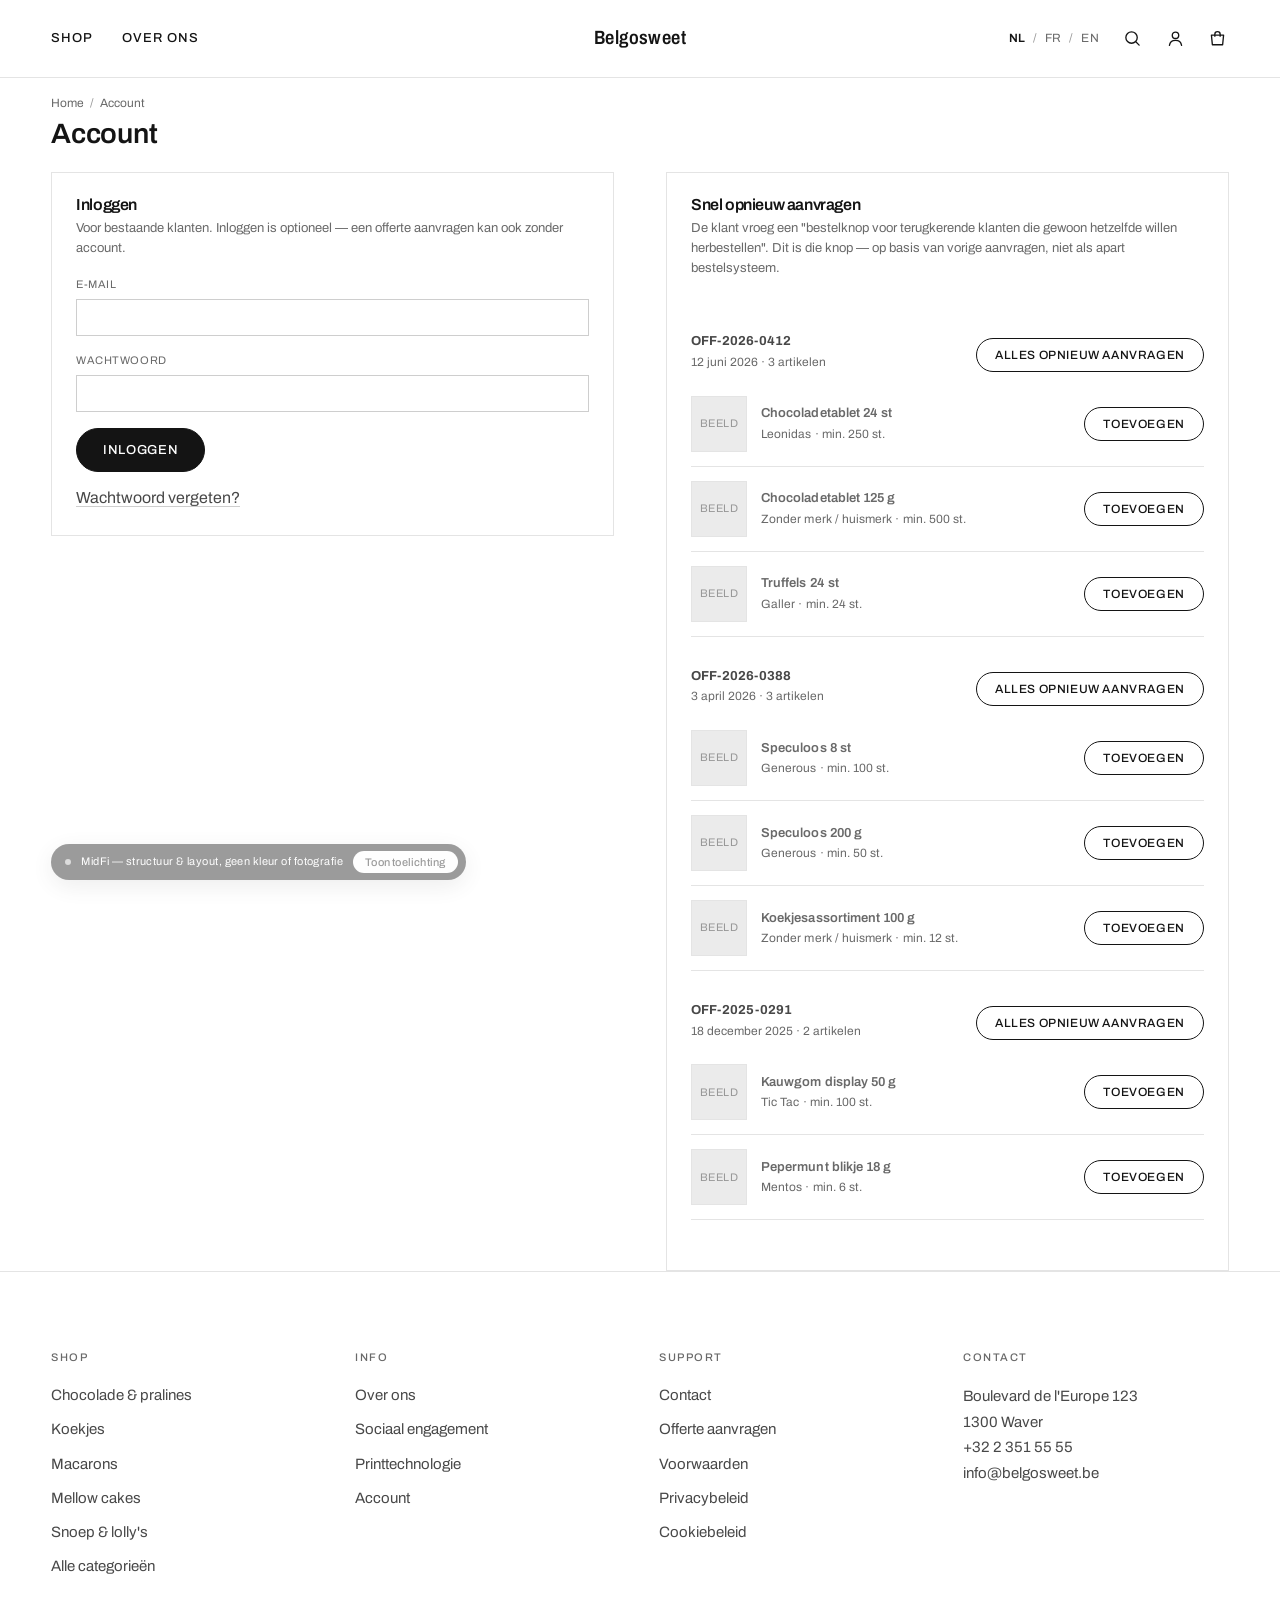
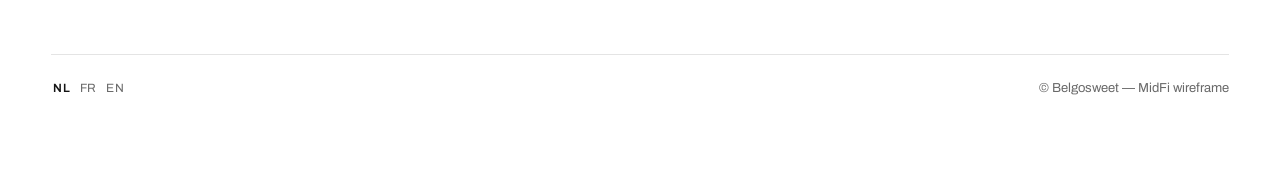
==== account.html @ fb9c3e15 "home" ====
<!DOCTYPE html>
<html lang="nl">
<head>
<meta charset="UTF-8">
<meta name="viewport" content="width=device-width, initial-scale=1.0">
<title>Belgosweet — MidFi — Account</title>
<link rel="preconnect" href="https://fonts.googleapis.com">
<link rel="preconnect" href="https://fonts.gstatic.com" crossorigin>
<link rel="stylesheet" href="https://fonts.googleapis.com/css2?family=Archivo:wdth,wght@62..125,300..700&display=swap">
<link rel="stylesheet" href="styles.css">
</head>
<body data-page="account">

<div id="shell-header"></div>

<main>
  <div class="wrap">

    <div class="breadcrumb"><a href="index.html">Home</a><span class="sep">/</span><span>Account</span></div>
    <h1 class="page-title">Account</h1>

    <div class="note">
      <strong>Niets nieuws te bouwen.</strong> De huidige site heeft al een accountsysteem ("Votre compte", met zelfregistratie).
      De beslissing is dus herpositioneren, niet herbouwen: login blijft een icoon in de header — geen nav-item — en krijgt
      hier één duidelijke functie die vandaag ontbreekt: <strong>snel opnieuw aanvragen</strong>.
      Dat is precies wat de vaste klanten van Belgosweet nodig hebben.
    </div>

    <div class="account-layout">

      <!-- LOGIN -->
      <div class="panel">
        <h2>Inloggen</h2>
        <p class="panel-sub">Voor bestaande klanten. Inloggen is optioneel — een offerte aanvragen kan ook zonder account.</p>

        <div class="form-success hidden" id="login-state">
          <strong>Ingelogd (demo).</strong> Rechts staan je vorige aanvragen klaar om opnieuw in te dienen.
        </div>

        <form id="login-form">
          <div class="form-row"><label for="l-mail">E-mail</label><input id="l-mail" type="email" required></div>
          <div class="form-row"><label for="l-pass">Wachtwoord</label><input id="l-pass" type="password" required></div>
          <button class="cta-btn primary" type="submit">Inloggen</button>
          <p class="hint" style="margin-top:14px;">
            <a href="#" style="border-bottom:1px solid var(--line);">Wachtwoord vergeten?</a>
          </p>
        </form>

        <div class="note" style="margin-bottom:0;">
          <strong>"Créer un compte" is geschrapt</strong> als prominente publieke stap. Het account blijft bestaan,
          maar wordt niet meer gepromoot: een B2B-relatie begint met een offerte of een gesprek, niet met een registratieformulier.
          Nieuwe klanten komen binnen via de offerte-CTA.
        </div>
      </div>

      <!-- SNEL OPNIEUW AANVRAGEN -->
      <div class="panel">
        <h2>Snel opnieuw aanvragen</h2>
        <p class="panel-sub">
          De klant vroeg een "bestelknop voor terugkerende klanten die gewoon hetzelfde willen herbestellen".
          Dit is die knop — op basis van vorige aanvragen, niet als apart bestelsysteem.
        </p>
        <p class="card-meta" id="account-feedback" style="min-height:20px;"></p>
        <div id="account-reorder"></div>
      </div>

    </div>
  </div>
</main>

<div id="shell-footer"></div>

<script src="data.js"></script>
<script src="app.js"></script>
</body>
</html>
---- styles.css ----
/* ============================================================
   Belgosweet — MidFi stylesheet
   ------------------------------------------------------------
   Grayscale wireframe. Bewust GEEN kleur, GEEN fotografie,
   GEEN typografische signatuur, GEEN finale copy.
   Alles hier dient enkel om structuur, hiërarchie en
   interactie leesbaar te maken.
   ============================================================ */

:root{
  /* ---- Grayscale ramp ----------------------------------------
     Chroma 0 over de hele lijn: de brief laat geen kleur toe.
     Contrast doet hier het werk dat kleur normaal doet — een
     bijna-zwart anker tegenover papierwit, niet een veld grijs.
     Alle tekstwaarden zijn op contrast gecontroleerd (≥4.5:1). */
  --ink:      oklch(0.19 0 0);   /* koppen, primaire tekst        */
  --ink-2:    oklch(0.40 0 0);   /* lopende tekst op wit          */
  --ink-3:    oklch(0.52 0 0);   /* secundair — 5.7:1 op wit      */
  --ink-4:    oklch(0.68 0 0);   /* enkel lijnen/iconen, geen tekst */
  --rule:     oklch(0.92 0 0);
  --rule-2:   oklch(0.85 0 0);
  --paper:    oklch(1 0 0);
  --paper-2:  oklch(0.975 0 0);
  --surface:  oklch(0.94 0 0);   /* beeldvlak-placeholder          */
  --void:     oklch(0.18 0 0);   /* volvlak donkere secties        */
  --on-void:  oklch(0.99 0 0);
  --on-void-2:oklch(0.74 0 0);   /* 7.1:1 op --void                */

  /* legacy-aliassen — de andere pagina's gebruiken deze nog */
  --ink-soft:var(--ink-3);
  --ink-faint:var(--ink-4);
  --line:var(--rule-2);
  --line-soft:var(--rule);
  --bg:var(--paper);
  --bg-alt:var(--paper-2);
  --ph:var(--surface);

  /* ---- Ruimte ---- */
  --gap:24px;
  --maxw:1280px;
  --gutter:clamp(20px, 4vw, 56px);
  --header-h:76px;
  --section-y:clamp(96px, 11vw, 190px);

  /* ---- Semantische z-schaal ---- */
  --z-sticky:100;
  --z-drawer:200;
  --z-overlay:300;
  --z-control:400;

  /* ---- Beweging ---- */
  --ease:cubic-bezier(0.22, 1, 0.36, 1);      /* ease-out-quint */
  --ease-soft:cubic-bezier(0.33, 1, 0.68, 1);
}

*{ box-sizing:border-box; }
html{ scroll-behavior:smooth; -webkit-text-size-adjust:100%; }

body{
  margin:0;
  font-family:"Archivo", -apple-system, BlinkMacSystemFont, "Helvetica Neue", Arial, sans-serif;
  font-variation-settings:"wdth" 100;
  color:var(--ink-2);
  background:var(--paper);
  font-size:16px;
  line-height:1.55;
  -webkit-font-smoothing:antialiased;
  text-rendering:optimizeLegibility;
}

a{ color:inherit; text-decoration:none; }
img,svg{ display:block; max-width:100%; }
button{ font-family:inherit; font-size:inherit; color:inherit; cursor:pointer; }
input,select,textarea{ font-family:inherit; }

/* Zichtbare focus is niet onderhandelbaar — B2B-gebruikers
   tabben door filters en formulieren. */
:focus-visible{
  outline:2px solid var(--ink);
  outline-offset:3px;
  border-radius:1px;
}

/* ---- Typografische schaal ----------------------------------
   Eén familie, contrast via de breedte-as (wdth) in plaats van
   een serif/sans-paar. Zo blijft de MidFi eerlijk: dit legt geen
   merktypografie vast, het legt hiërarchie vast. */

h1,h2,h3{
  color:var(--ink);
  font-weight:500;
  line-height:1.05;
  letter-spacing:-0.025em;
  text-wrap:balance;
  margin:0;
}

.display{
  font-size:clamp(2.6rem, 6.4vw, 5.25rem);
  font-variation-settings:"wdth" 88;
  font-weight:500;
  line-height:0.98;
  letter-spacing:-0.038em;
}
.h-lg{ font-size:clamp(1.9rem, 3.4vw, 3rem); letter-spacing:-0.03em; }
.h-md{ font-size:clamp(1.4rem, 2vw, 1.9rem); letter-spacing:-0.02em; }

.lede{
  font-size:clamp(1rem, 1.25vw, 1.15rem);
  line-height:1.6;
  color:var(--ink-2);
  max-width:56ch;
  text-wrap:pretty;
}
.meta{ font-size:0.8125rem; color:var(--ink-3); letter-spacing:0.005em; }

/* Sparingly. Niet boven elke sectie — dat is precies het
   sjabloon-signaal dat we hier wegwerken. */
.label{
  font-size:0.6875rem; text-transform:uppercase; letter-spacing:0.14em;
  font-weight:500; color:var(--ink-3);
}

p{ margin:0 0 1em; }
p:last-child{ margin-bottom:0; }

/* width:100% is nodig omdat deze wrappers ook binnen flex-kolommen
   staan (de hero). Daar zorgt `margin:0 auto` anders voor
   shrink-to-fit in plaats van volle breedte. */
.wrap{ width:100%; max-width:var(--maxw); margin:0 auto; padding:0 var(--gutter); }
.wrap-wide{ width:100%; max-width:1600px; margin:0 auto; padding:0 var(--gutter); }
.hidden{ display:none !important; }

/* Onderstreping die van links uitgroeit — gebruikt voor tekstlinks
   die als actie lezen zonder knop te worden. */
.ulink{
  display:inline-block; position:relative; color:var(--ink);
  font-size:0.875rem; padding-bottom:3px;
}
.ulink::after{
  content:""; position:absolute; left:0; right:0; bottom:0; height:1px;
  background:currentColor; transform-origin:left;
  transition:transform .5s var(--ease);
}
.ulink:hover::after{ transform:scaleX(0); transform-origin:right; }

/* ============================================================
   MidFi-balk + annotatiesysteem
   ============================================================ */

/* Zwevende MidFi-schakelaar in plaats van een balk bovenaan.
   Een zwarte banner over de volle breedte vecht met de hero en
   maakt van elke pagina meteen "een wireframe". Dit blijft
   beschikbaar zonder de compositie te breken. */
.midfi-banner{
  position:fixed; left:var(--gutter); bottom:20px; z-index:var(--z-control);
  display:flex; align-items:center; gap:10px;
  background:var(--void); color:var(--on-void);
  padding:7px 8px 7px 14px; border-radius:100px;
  box-shadow:0 6px 24px rgb(0 0 0 / 0.18);
  font-size:11px; letter-spacing:0.04em;
  /* Het is een werkinstrument, geen paginaonderdeel: het wijkt terug
     tot je het nodig hebt, zodat het de compositie niet meebepaalt. */
  opacity:.42;
  transition:opacity .35s var(--ease);
}
.midfi-banner:hover,
.midfi-banner:focus-within{ opacity:1; }
.midfi-banner .midfi-dot{
  width:6px; height:6px; border-radius:50%; background:var(--on-void-2); flex:0 0 auto;
}
.midfi-banner span{ white-space:nowrap; }
.midfi-banner button{
  background:var(--on-void); border:none; color:var(--void);
  font-size:11px; letter-spacing:0.02em; font-weight:500;
  padding:5px 12px; border-radius:100px;
  transition:opacity .3s var(--ease);
}
.midfi-banner button:hover{ opacity:.72; }
@media (max-width:640px){
  .midfi-banner .midfi-label{ display:none; }
}

/* Annotaties: uitleg bij structuurbeslissingen, aan/uit te zetten
   zodat de klant de wireframe ook "kaal" kan bekijken. */
.tag-note{
  display:inline-block; font-size:10px; text-transform:uppercase; letter-spacing:.08em;
  border:1px solid var(--rule-2); color:var(--ink-3); padding:2px 8px;
  margin-left:8px; vertical-align:middle; white-space:nowrap; border-radius:100px;
}
.note{
  border-top:1px solid var(--ink); background:none;
  padding:12px 0 0; font-size:0.8125rem; line-height:1.6;
  color:var(--ink-3); margin:22px 0; max-width:74ch;
}
.note strong{ color:var(--ink); font-weight:600; }
/* Standaard staan de toelichtingen uit: de klant moet eerst de
   pagina zien, niet de argumentatie. De schakelaar zet ze aan. */
body.no-notes .tag-note,
body.no-notes .note{ display:none; }

/* ============================================================
   Header
   ============================================================ */

/* De shell wordt door JavaScript in deze container gerenderd. Zonder
   `display:contents` blijft de header een sticky kind van een doosje
   dat exact even hoog is als hijzelf — dan heeft sticky geen ruimte om
   te blijven plakken en scrolt de balk gewoon mee weg. Zo wordt de
   header voor de layout een direct kind van <body>. */
#shell-header{ display:contents; }

/* Drie zones: navigatie links, woordmerk gecentreerd, hulpmiddelen
   rechts. "Home" is geen navigatie-item — het woordmerk is de weg
   terug, zoals op vrijwel elke site die deze indeling gebruikt. */
.site-header{
  position:sticky; top:0; z-index:var(--z-sticky);
  background:var(--paper);
  border-bottom:1px solid var(--rule);
  transition:background .45s var(--ease), border-color .45s var(--ease), color .45s var(--ease);
}
.header-grid{
  display:grid; grid-template-columns:1fr auto 1fr; align-items:center;
  gap:24px; min-height:var(--header-h);
}

.wordmark{
  grid-column:2; justify-self:center;
  font-size:clamp(1.05rem, 1.5vw, 1.3rem);
  font-variation-settings:"wdth" 82;
  font-weight:600; letter-spacing:0.02em; color:var(--ink);
  white-space:nowrap;
}

.nav-left{ grid-column:1; display:flex; align-items:center; gap:clamp(16px, 2.2vw, 32px); }
.nav-left a{
  position:relative; font-size:0.8125rem; font-weight:500;
  letter-spacing:0.08em; text-transform:uppercase; color:var(--ink);
  padding:4px 0;
}
.nav-left a::after{
  content:""; position:absolute; left:0; bottom:0; width:100%; height:1px;
  background:currentColor; transform:scaleX(0); transform-origin:left;
  transition:transform .45s var(--ease);
}
.nav-left a:hover::after,
.nav-left a.active::after{ transform:scaleX(1); }

.nav-right{
  grid-column:3; justify-self:end;
  display:flex; align-items:center; gap:clamp(12px, 1.6vw, 22px);
}
.lang-switch{ display:flex; align-items:center; gap:5px; font-size:0.75rem; letter-spacing:0.06em; color:var(--ink-3); }
.lang-switch a{ padding:2px; }
.lang-switch a.active{ color:var(--ink); font-weight:600; }
.lang-switch .div{ color:var(--ink-4); }

.icon-btn{
  display:inline-flex; align-items:center; justify-content:center;
  position:relative; width:34px; height:34px; margin:-6px;
  background:none; border:none; color:var(--ink);
  transition:opacity .3s var(--ease);
}
.icon-btn:hover{ opacity:.6; }
.icon-btn svg{ width:19px; height:19px; }
.icon-btn .count{
  position:absolute; top:1px; right:1px;
  min-width:15px; height:15px; padding:0 3px;
  background:var(--ink); color:var(--paper);
  font-size:9px; font-weight:600; line-height:15px; text-align:center;
  border-radius:100px;
}
.icon-btn .count[data-empty="true"]{ display:none; }

/* ---------- Shop-dropdown ----------
   De header groeit uit tot een wit paneel met de volledige
   catalogus. Ligt óver de pagina in plaats van de inhoud naar
   beneden te duwen — anders springt alles bij elke hover. */
.mega{
  position:absolute; top:100%; left:0; right:0;
  background:var(--paper);
  border-bottom:1px solid transparent;
  display:grid; grid-template-rows:0fr;
  opacity:0; pointer-events:none;
  transition:grid-template-rows .45s var(--ease), opacity .3s var(--ease),
             border-color .45s var(--ease);
}
.mega.open{
  grid-template-rows:1fr; opacity:1; pointer-events:auto;
  border-bottom-color:var(--rule);
}
.mega > div{ overflow:hidden; }

.mega-inner{
  display:grid; grid-template-columns:repeat(4, 1fr);
  gap:clamp(20px, 2.4vw, 44px);
  padding:clamp(28px, 3vw, 44px) 0 clamp(24px, 2.6vw, 36px);
}
.mega-col-title{
  display:block; padding-bottom:12px; margin-bottom:6px;
  border-bottom:1px solid var(--rule);
  font-size:0.6875rem; text-transform:uppercase; letter-spacing:0.13em;
  font-weight:600; color:var(--ink);
}
.mega-col a:not(.mega-col-title){
  display:flex; justify-content:space-between; align-items:baseline; gap:12px;
  padding:8px 0; font-size:0.9375rem; color:var(--ink-2);
  transition:padding-left .4s var(--ease), color .3s var(--ease);
}
.mega-col a:not(.mega-col-title):hover{ color:var(--ink); padding-left:7px; }
.mega-col a span{ font-size:0.75rem; color:var(--ink-3); font-variant-numeric:tabular-nums; }

.mega-foot{
  display:flex; justify-content:space-between; align-items:center;
  gap:20px; flex-wrap:wrap;
  border-top:1px solid var(--rule);
  padding:16px 0 clamp(26px, 2.8vw, 38px);
  font-size:0.8125rem; color:var(--ink-3);
}

/* Zoeken schuift open onder de header i.p.v. permanent een veld
   in de balk te zetten. */
.search-panel{
  display:grid; grid-template-rows:0fr;
  border-bottom:1px solid transparent;
  transition:grid-template-rows .5s var(--ease), border-color .5s var(--ease);
  background:var(--paper);
}
.search-panel.open{ grid-template-rows:1fr; border-bottom-color:var(--rule); }
.search-panel > div{ overflow:hidden; }
.search-panel form{ display:flex; align-items:center; gap:14px; padding:22px 0 26px; }
.search-panel input{
  flex:1 1 auto; border:none; border-bottom:1px solid var(--rule-2); background:none;
  font-size:clamp(1.25rem, 2.6vw, 1.9rem); font-variation-settings:"wdth" 92;
  padding:8px 0; color:var(--ink); letter-spacing:-0.02em;
}
.search-panel input::placeholder{ color:var(--ink-3); }
.search-panel input:focus{ outline:none; border-bottom-color:var(--ink); }
.search-panel .hint{ font-size:0.8125rem; color:var(--ink-3); white-space:nowrap; }

/* Vaste offerte-CTA. Blijft altijd actief ogen, ook bij lege lijst —
   dit was expliciet een UX-probleem op de huidige site. */
.cta-btn{
  display:inline-flex; align-items:center; justify-content:center; gap:9px;
  border:1px solid var(--ink); background:transparent; color:var(--ink);
  padding:14px 26px; font-size:0.8125rem; font-weight:500;
  letter-spacing:0.05em; text-transform:uppercase;
  white-space:nowrap; text-align:center; border-radius:100px;
  transition:background .4s var(--ease), color .4s var(--ease),
             border-color .4s var(--ease), opacity .3s var(--ease);
}
.cta-btn:hover{ background:var(--ink); color:var(--paper); }
.cta-btn.primary{ background:var(--ink); color:var(--paper); }
.cta-btn.primary:hover{ opacity:.82; }
.cta-btn.small{ padding:9px 18px; font-size:0.75rem; }
.cta-btn[disabled]{ opacity:.45; pointer-events:none; }

.quote-count{
  display:inline-block; min-width:18px; padding:0 5px; margin-left:7px;
  border:1px solid currentColor; font-size:10px; line-height:15px; text-align:center;
  border-radius:100px;
}

.nav-toggle{
  display:none; background:none; border:none; color:var(--ink);
  width:34px; height:34px; margin:-6px; align-items:center; justify-content:center;
}
.nav-toggle svg{ width:20px; height:20px; }

/* mobiel uitschuifmenu */
.mobile-drawer{
  position:fixed; inset:var(--header-h) 0 0; z-index:var(--z-drawer);
  background:var(--paper); padding:0 var(--gutter);
  transform:translateY(-8px); opacity:0; visibility:hidden;
  transition:opacity .4s var(--ease), transform .5s var(--ease), visibility .4s;
  overflow-y:auto;
}
.mobile-drawer.open{ transform:none; opacity:1; visibility:visible; }
.mobile-drawer a{
  display:flex; justify-content:space-between; align-items:center;
  padding:20px 0; border-bottom:1px solid var(--rule);
  font-size:1.35rem; font-variation-settings:"wdth" 90; color:var(--ink);
  letter-spacing:-0.02em;
}
.mobile-drawer .drawer-foot{ padding:28px 0; display:flex; flex-direction:column; gap:16px; }
.mobile-drawer .cta-btn{ width:100%; }

/* ============================================================
   Breadcrumb — bestond nergens op de huidige site
   ============================================================ */

.breadcrumb{ font-size:12px; color:var(--ink-soft); padding:16px 0 0; }
.breadcrumb a:hover{ color:var(--ink); text-decoration:underline; }
.breadcrumb .sep{ padding:0 6px; color:var(--ink-faint); }

/* ============================================================
   Sectie-skelet
   ============================================================ */

.section{ padding:44px 0; }
.section.tight{ padding:26px 0; }
.section.alt{ background:var(--bg-alt); }
.section-head{ margin-bottom:22px; display:flex; align-items:flex-end; justify-content:space-between; gap:20px; flex-wrap:wrap; }
.eyebrow{
  font-size:11px; text-transform:uppercase; letter-spacing:.08em; color:var(--ink-soft);
  margin:0 0 6px;
}
.section-title{ font-size:23px; font-weight:600; margin:0; letter-spacing:-.01em; }
.page-title{ font-size:28px; font-weight:600; margin:6px 0 0; letter-spacing:-.01em; }
.section-sub{ font-size:13px; color:var(--ink-soft); margin:6px 0 0; max-width:560px; }
.link-more{ font-size:12px; text-transform:uppercase; letter-spacing:.05em; border-bottom:1px solid var(--ink); padding-bottom:2px; }

/* ============================================================
   Placeholders — beeld dat er nog niet is
   ============================================================ */

.ph{
  background:var(--ph);
  border:1px solid var(--line-soft);
  display:flex; align-items:center; justify-content:center;
  color:var(--ink-faint); font-size:11px; text-transform:uppercase; letter-spacing:.05em;
  min-height:100px; text-align:center; padding:8px;
}
.ph.tall{ min-height:340px; }
.ph.short{ min-height:60px; }
.ph.square{ aspect-ratio:1/1; min-height:0; }
.ph.wide{ aspect-ratio:16/9; min-height:0; }
.ph.fill{ height:100%; min-height:300px; border:none; }

.line{ height:9px; background:var(--line-soft); margin:8px 0; }
.line.w20{ width:20%; } .line.w30{ width:30%; } .line.w40{ width:40%; }
.line.w50{ width:50%; } .line.w60{ width:60%; } .line.w80{ width:80%; }
.line.w100{ width:100%; }
.line.thin{ height:6px; } .line.thick{ height:14px; }

/* ============================================================
   HOME — full-bleed hero
   ------------------------------------------------------------
   De hero is de stelling, niet een opwarmer. Volvlak donker,
   header eroverheen, één zin die zegt wat Belgosweet verkoopt
   en aan wie. Het beeldvlak is een placeholder — in deze fase
   is er geen fotografie, dus draagt schaal en compositie het.
   ============================================================ */

.hero-full{
  position:relative;
  min-height:min(94svh, 900px);
  display:flex; flex-direction:column; justify-content:flex-end;
  background:var(--surface); color:var(--ink-2);
  overflow:hidden;
  isolation:isolate;
  border-bottom:1px solid var(--rule-2);
}
/* Het hele hero-vlak ís de beeldplaats. Lichte wireframe-grijs, geen
   ingekleurd vlak: in deze fase bestaat de fotografie nog niet. */
.hero-canvas{
  position:absolute; inset:0; z-index:-2;
  background:linear-gradient(180deg, oklch(0.955 0 0) 0%, oklch(0.925 0 0) 100%);
}
/* Fijne diagonale rasterlijnen: markeert het vlak als placeholder
   zonder te doen alsof er een foto staat. */
.hero-canvas::after{
  content:""; position:absolute; inset:0;
  background-image:repeating-linear-gradient(
    -52deg, transparent 0 13px, oklch(0 0 0 / 0.022) 13px 14px);
}
.hero-vignette{ display:none; }
.hero-tag{
  position:absolute; top:28px; left:var(--gutter);
  font-size:0.6875rem; letter-spacing:0.16em; text-transform:uppercase;
  color:var(--ink-3);
}
.hero-ph-note{
  position:absolute; top:28px; right:var(--gutter);
  font-size:0.6875rem; letter-spacing:0.14em; text-transform:uppercase;
  color:var(--ink-3);
}
.hero-inner-full{ padding-bottom:clamp(40px, 6vw, 76px); }
.hero-full .display{ max-width:16ch; color:var(--ink); }
.hero-full .lede{ color:var(--ink-2); max-width:46ch; margin-top:26px; }
.hero-actions{ display:flex; gap:14px; flex-wrap:wrap; margin-top:38px; }

.hero-bar{
  display:flex; justify-content:space-between; align-items:center; gap:20px;
  border-top:1px solid var(--rule-2);
  padding:20px 0 26px; flex-wrap:wrap;
  font-size:0.8125rem; color:var(--ink-3);
}
.hero-facts{ display:flex; gap:clamp(20px, 3.5vw, 52px); flex-wrap:wrap; }
.hero-facts b{ color:var(--ink); font-weight:500; }
.scroll-cue{ display:inline-flex; align-items:center; gap:10px; color:var(--ink-3); }
.scroll-cue .rule{
  display:block; width:46px; height:1px; background:currentColor;
  transform-origin:left; animation:cue 2.6s var(--ease) infinite;
}
@keyframes cue{
  0%,100%{ transform:scaleX(0.35); opacity:.5; }
  50%    { transform:scaleX(1);    opacity:1;  }
}

/* Openingsbeweging: één moment, niet elk blok apart.
   Bewust een CSS-animatie en géén klasse die JavaScript toevoegt:
   een reveal die afhangt van requestAnimationFrame vuurt niet in een
   verborgen tab of een headless render, en dan is de hero leeg.
   Zonder animatiedekking staat de tekst hier gewoon meteen goed. */
.reveal{ opacity:1; transform:none; }

@media (prefers-reduced-motion: no-preference){
  .reveal{ animation:reveal-rise .85s var(--ease) both; animation-delay:var(--d, 0ms); }
}
@keyframes reveal-rise{
  from{ opacity:0; transform:translateY(16px); }
  to  { opacity:1; transform:none; }
}

/* ============================================================
   HOME — catalogusindex (signatuur)
   ------------------------------------------------------------
   Zestien categorieën als leesbare index met tellers, naast één
   groot voorbeeldvlak dat meebeweegt. Sneller te scannen dan
   zestien gelijke tegels, en het antwoord op de angst van de
   klant: niemand raakt zijn weg kwijt in een lijst.
   ============================================================ */

.section-lead{
  display:flex; justify-content:space-between; align-items:flex-end;
  gap:32px; flex-wrap:wrap; margin-bottom:clamp(32px, 4vw, 56px);
}
.section-lead .lede{ margin-top:14px; }

.catalog-index{ padding:var(--section-y) 0; }

.fam-head{
  display:flex; justify-content:space-between; align-items:baseline; gap:12px;
  border-top:1px solid var(--ink);
  padding-top:14px; margin:16px 0 6px;
}
.fam-name{
  font-size:clamp(0.95rem, 1.2vw, 1.1rem);
  font-variation-settings:"wdth" 88; font-weight:600;
  letter-spacing:-0.01em; color:var(--ink);
}
.fam-total{
  font-size:0.75rem; color:var(--ink-3);
  font-variant-numeric:tabular-nums; white-space:nowrap;
}
.fam-list{ list-style:none; margin:0; padding:0; }
.fam-list a{
  display:flex; justify-content:space-between; align-items:baseline; gap:12px;
  padding:12px 0; border-bottom:1px solid var(--rule);
  transition:padding-left .45s var(--ease);
}
.fam-list a:hover,
.fam-list a:focus-visible{ padding-left:9px; }
.fam-cat{
  font-size:0.9375rem; color:var(--ink-2); line-height:1.35;
  transition:color .3s var(--ease);
}
.fam-list a:hover .fam-cat,
.fam-list a:focus-visible .fam-cat{ color:var(--ink); }
.fam-n{
  font-size:0.75rem; color:var(--ink-3);
  font-variant-numeric:tabular-nums; white-space:nowrap;
}

.fam-head:hover .fam-name{ text-decoration:underline; text-underline-offset:3px; }

/* ============================================================
   Catalogus — carrousel met hoge familieblokken
   ------------------------------------------------------------
   Vier blokken in plaats van zestien: de hele catalogus zit in
   vier families, dus je bent na één veeg rond. Elk blok draagt
   zijn eigen categorieën, zodat het overzicht compleet blijft
   zonder dat er zestien keer gescrold moet worden.
   ============================================================ */

/* Ook bovenaan ruimte: zonder padding-top plakt deze sectie tegen
   de hero zodra de toelichtingen uitstaan. */
.catalog-carousel{ padding:var(--section-y) 0; }
.carousel-head{
  display:flex; justify-content:space-between; align-items:flex-end;
  gap:24px; flex-wrap:wrap; margin-bottom:clamp(22px, 2.6vw, 34px);
}
.carousel-viewport{ position:relative; }
.carousel-track{
  display:flex; gap:clamp(10px, 1.2vw, 18px);
  overflow-x:auto; overscroll-behavior-x:contain;
  scroll-snap-type:x mandatory; scroll-behavior:smooth;
  padding-inline:var(--gutter);
  /* Zonder scroll-padding snapt een blok tégen de rand van de viewport
     in plaats van tegen de marge, en staat het eerste blok half buiten. */
  scroll-padding-inline:var(--gutter);
  scrollbar-width:none; -ms-overflow-style:none;
}
.carousel-track::-webkit-scrollbar{ display:none; }
/* Compacter blok: er staan er ruim vier in beeld, zodat zestien
   categorieën in drie schermen doorlopen zijn i.p.v. vijftien keer
   klikken. Staand formaat blijft — het blok moet hoog ogen. */
.cc-slide{
  flex:0 0 clamp(200px, 22vw, 320px);
  scroll-snap-align:start;
  display:block; overflow:hidden;
}
.cc-slide .ph{
  aspect-ratio:3/4; min-height:0; border:none;
  transition:transform .8s var(--ease);
}
.cc-slide:hover .ph,
.cc-slide:focus-visible .ph{ transform:scale(1.045); }
.cc-body{
  display:flex; justify-content:space-between; align-items:baseline; gap:12px;
  padding-top:12px; margin-top:12px; border-top:1px solid var(--rule);
}
.cc-name{
  font-size:0.9375rem; color:var(--ink);
  font-variation-settings:"wdth" 92; letter-spacing:-0.01em; line-height:1.3;
}
.cc-n{ font-size:0.75rem; color:var(--ink-3); font-variant-numeric:tabular-nums; }
.cc-slide:hover .cc-name{ text-decoration:underline; text-underline-offset:3px; }

.cc-nav{
  position:absolute; top:32%; z-index:2;
  width:46px; height:46px; border-radius:50%;
  background:var(--paper); border:1px solid var(--rule-2); color:var(--ink);
  display:flex; align-items:center; justify-content:center;
  box-shadow:0 2px 14px rgb(0 0 0 / 0.08);
  transition:opacity .35s var(--ease), background .35s var(--ease);
}
.cc-nav svg{ width:17px; height:17px; }
.cc-nav:hover{ background:var(--paper-2); }
.cc-nav[disabled]{ opacity:0; pointer-events:none; }
.cc-prev{ left:calc(var(--gutter) - 23px); }
.cc-next{ right:calc(var(--gutter) - 23px); }

@media (prefers-reduced-motion: reduce){
  .carousel-track{ scroll-behavior:auto; }
}

/* ============================================================
   HOME — editorial feature (seizoen / promo)
   ============================================================ */

/* ============================================================
   Seizoenssectie
   ------------------------------------------------------------
   Het beeld loopt links van de pagina af en de tekstkolom lijnt
   uit op de ónderrand van dat beeld: dat geeft één sterke
   basislijn in plaats van een tekstblok dat in het midden zweeft.
   De producten staan op volle breedte eronder — in de tekstkolom
   werden ze te smal om nog iets te tonen.
   ============================================================ */
.season{ padding:var(--section-y) 0; }

/* Eén blok, geen twee: beeld links, en rechts alles wat erbij hoort —
   tekst, de deadline, vier voorbeelden en de weg naar de rest.
   Het beeld rekt mee met de hoogte van die kolom, zodat boven- en
   onderrand samenvallen. */
.season-top{
  display:grid; grid-template-columns:minmax(0, 1.25fr) minmax(320px, 1fr);
  gap:clamp(28px, 4vw, 72px); align-items:stretch;
}
/* linkerrand van de pagina af */
.season-media{ margin-left:calc(-1 * var(--gutter)); }
.season-media .ph{ height:100%; min-height:460px; border:none; }

.season-text{ display:flex; flex-direction:column; }
.season-text .h-lg{ margin-bottom:14px; }

/* De deadline op één regel: bij seizoensgebonden gifting is niet het
   product het nieuws maar wanneer je moet beslissen. */
.season-facts{
  display:flex; flex-wrap:wrap; gap:6px 22px; margin:22px 0 0; padding:16px 0 0;
  border-top:1px solid var(--rule);
  font-size:0.8125rem; color:var(--ink-3);
}
.season-facts b{ color:var(--ink); font-weight:500; }

.season-cards{
  display:grid; grid-template-columns:repeat(2, 1fr);
  gap:clamp(14px, 1.4vw, 22px);
  margin-top:clamp(24px, 2.6vw, 34px);
}
.season-foot{
  display:flex; align-items:baseline; justify-content:space-between;
  gap:16px; flex-wrap:wrap; margin-top:clamp(22px, 2.4vw, 30px);
}
.season-foot span{ font-size:0.8125rem; color:var(--ink-3); }

/* ============================================================
   HOME — donker citaat
   ============================================================ */

/* ============================================================
   USP-banner + één testimonial
   ------------------------------------------------------------
   Eén zin die zegt wat Belgosweet doet, en daaronder één klant
   die het bevestigt. Verder niets.
   ============================================================ */
.usp-banner{
  border-top:1px solid var(--rule);
  border-bottom:1px solid var(--rule);
  background:var(--paper-2);
  padding:clamp(60px, 7vw, 120px) 0;
}
.usp-banner p{
  margin:0; text-align:center;
  font-size:clamp(1.5rem, 3.2vw, 2.75rem);
  font-variation-settings:"wdth" 90;
  line-height:1.22; letter-spacing:-0.028em; color:var(--ink);
  text-wrap:balance; max-width:22ch; margin-inline:auto;
}

.testimonial-simple{ padding:var(--section-y) 0; }
.ts-inner{
  display:flex; align-items:center; gap:clamp(20px, 3vw, 40px);
  max-width:780px; margin:0 auto;
}
.ts-photo{
  flex:0 0 auto; width:clamp(72px, 8vw, 104px); aspect-ratio:1;
  border-radius:50%; background:var(--surface);
  display:flex; align-items:center; justify-content:center;
  font-size:0.5625rem; letter-spacing:0.12em; text-transform:uppercase;
  color:var(--ink-3); text-align:center;
}
.ts-body blockquote{
  margin:0; font-size:clamp(1.05rem, 1.5vw, 1.35rem);
  line-height:1.45; letter-spacing:-0.012em; color:var(--ink); text-wrap:pretty;
}
.ts-attr{ margin-top:14px; font-size:0.8125rem; color:var(--ink-3); }
.ts-attr b{ color:var(--ink); font-weight:500; }

/* ============================================================
   HOME — argumentatie + bewijs
   ============================================================ */

/* ============================================================
   HOME — merkenband & afsluiter
   ============================================================ */

.brand-band{ border-top:1px solid var(--rule); border-bottom:1px solid var(--rule); }
.brand-band-inner{
  display:grid; grid-template-columns:repeat(7,1fr);
  align-items:stretch;
}
.brand-band-inner a{
  display:flex; align-items:center; justify-content:center;
  padding:clamp(24px, 3vw, 40px) 10px;
  border-left:1px solid var(--rule);
  font-size:0.75rem; letter-spacing:0.06em; color:var(--ink-3);
  text-align:center;
  transition:background .4s var(--ease), color .4s var(--ease);
}
.brand-band-inner a:first-child{ border-left:none; }
.brand-band-inner a:hover{ background:var(--paper-2); color:var(--ink); }

.closer{
  border-top:1px solid var(--ink);
  padding:clamp(80px, 11vw, 168px) 0; text-align:center;
}
.closer .display{ color:var(--ink); margin:0 auto; max-width:14ch; }
.closer .lede{ color:var(--ink-2); margin:24px auto 0; text-align:center; }
.closer .hero-actions{ justify-content:center; }

/* ============================================================
   Hero (bestaande, lichte variant — over-ons)
   ============================================================ */

.hero{ padding:48px 0 40px; border-bottom:1px solid var(--line-soft); }
.hero-inner{ text-align:center; max-width:640px; margin:0 auto 26px; }
.hero-inner .line{ margin-left:auto; margin-right:auto; }
.hero-ctas{ display:flex; gap:12px; justify-content:center; margin-top:20px; flex-wrap:wrap; }
.hero-usps{ display:flex; gap:10px; justify-content:center; margin-top:22px; flex-wrap:wrap; font-size:11px; text-transform:uppercase; letter-spacing:.05em; color:var(--ink-soft); }
.hero-usps span{ border:1px solid var(--line-soft); padding:6px 12px; }

/* ============================================================
   Grids & kaarten
   ============================================================ */

.grid{ display:grid; gap:var(--gap); }
.grid.cols-2{ grid-template-columns:repeat(2,1fr); }
.grid.cols-3{ grid-template-columns:repeat(3,1fr); }
.grid.cols-4{ grid-template-columns:repeat(4,1fr); }
.grid.cols-5{ grid-template-columns:repeat(5,1fr); }
.grid.cols-6{ grid-template-columns:repeat(6,1fr); }

.card{ display:block; }
.card .ph{ margin-bottom:10px; }
.card:hover .ph{ border-color:var(--ink); }

.card-title{ font-size:13px; font-weight:600; margin:0 0 2px; }
.card-meta{ font-size:12px; color:var(--ink-soft); }
.card-price{ font-size:12px; color:var(--ink); margin-top:4px; }
.card-min{ font-size:11px; color:var(--ink-faint); margin-top:2px; }

/* Rustige producttegel voor de catalogus-grids: enkel beeld + naam.
   Naam in kleine caps met letterspacing i.p.v. lopende tekst. */
.card.quiet .ph{ margin-bottom:14px; }
.card.quiet .card-title{
  font-size:11px; font-weight:500; text-transform:uppercase; letter-spacing:.12em;
  line-height:1.5; margin:0;
}

/* Badges op productkaarten: enkel structureel (welke statussen bestaan),
   geen visuele styling-intentie. */
.badges{ display:flex; gap:5px; flex-wrap:wrap; margin-bottom:6px; min-height:0; }
.badge{
  font-size:9px; text-transform:uppercase; letter-spacing:.06em;
  border:1px solid var(--line); color:var(--ink-soft); padding:2px 6px;
}
.badge.solid{ background:var(--ink); color:#fff; border-color:var(--ink); }

/* categorie-tegel */
.tile{ display:block; border:1px solid var(--line-soft); }
.tile:hover{ border-color:var(--ink); }
.tile .ph{ margin:0; border:none; border-bottom:1px solid var(--line-soft); }
.tile-body{ padding:11px 13px; display:flex; justify-content:space-between; align-items:baseline; gap:8px; }
.tile-name{ font-size:13px; font-weight:600; }
.tile-count{ font-size:11px; color:var(--ink-faint); white-space:nowrap; }

/* ============================================================
   Editorial split (porta-nyc ritme)
   ============================================================ */

.split{
  display:grid; grid-template-columns:1fr 1fr; gap:0;
  border-top:1px solid var(--line-soft); border-bottom:1px solid var(--line-soft);
}
.split.reverse .split-media{ order:2; }
.split-text{ padding:52px; display:flex; flex-direction:column; justify-content:center; }
.split-media{ min-height:100%; }
.split-media .ph{ height:100%; min-height:320px; border:none; }

.usp-list{ margin:16px 0 0; padding:0; list-style:none; }
.usp-list li{ padding:11px 0; border-top:1px solid var(--line-soft); font-size:13px; }
.usp-list li:last-child{ border-bottom:1px solid var(--line-soft); }

.testimonial{ padding:14px 0; border-top:1px solid var(--line-soft); }
.testimonial:last-child{ border-bottom:1px solid var(--line-soft); }
.testimonial .attr{ font-size:12px; color:var(--ink-soft); margin-top:6px; }

/* logo-rij */
.brand-row{ display:grid; grid-template-columns:repeat(8,1fr); gap:12px; }
.brand-row .ph{ min-height:58px; font-size:10px; }
.brand-row a:hover .ph{ border-color:var(--ink); }

/* ============================================================
   Categorie-hero
   ------------------------------------------------------------
   Vervangt de kale "breadcrumb + h1"-kop. Split layout: beeld
   links, tekstkolom rechts die onderaan uitlijnt zodat titel en
   intro op de onderrand van het beeld rusten.
   Herbruikbaar op shop.html (variant .compact) en categorie.html.
   ============================================================ */

.cat-hero{
  display:grid; grid-template-columns:1fr 1fr; gap:0;
  border-bottom:1px solid var(--line-soft);
}
.cat-hero-media .ph{ height:100%; min-height:480px; border:none; }
.cat-hero-body{
  padding:56px 0 52px 56px;
  display:flex; flex-direction:column; justify-content:flex-end;
}
.cat-hero-eyebrow{
  font-size:11px; text-transform:uppercase; letter-spacing:.16em;
  color:var(--ink-soft); margin:0 0 20px;
}
.cat-hero-title{
  font-size:46px; line-height:1.04; font-weight:400; letter-spacing:-.025em;
  margin:0 0 24px;
}
.cat-hero-intro{ max-width:440px; }
.cat-hero-intro .line{ height:8px; }
.cat-hero-meta{
  margin-top:26px; font-size:11px; text-transform:uppercase; letter-spacing:.1em;
  color:var(--ink-faint);
}

/* lichtere variant: minder hoog beeld, kleinere titel — voor het
   overzichtsniveau, waar de hero niet mag concurreren met de tegels */
.cat-hero.compact .cat-hero-media .ph{ min-height:340px; }
.cat-hero.compact .cat-hero-title{ font-size:36px; }
.cat-hero.compact .cat-hero-body{ padding:44px 0 40px 48px; }

/* ============================================================
   Quick-filters — tekstlinks, geen knoppen
   ------------------------------------------------------------
   Snelfilters op categorieniveau. Bewust een ander mechanisme
   (en een andere visuele orde) dan het uitgebreide filterpaneel,
   zodat beide niet als hetzelfde ding lezen.
   ============================================================ */

.quick-filters{
  display:flex; flex-wrap:wrap; align-items:center;
  padding:26px 0 22px;
}
.quick-filters a,
.quick-filters button{
  font-size:11px; text-transform:uppercase; letter-spacing:.11em;
  color:var(--ink-soft); background:none; border:none;
  border-left:1px solid var(--line-soft);
  padding:2px 18px; line-height:1.6;
}
.quick-filters > :first-child{ padding-left:0; border-left:none; }
.quick-filters a:hover,
.quick-filters button:hover{ color:var(--ink); }
.quick-filters a span,
.quick-filters button span{ border-bottom:1px solid transparent; padding-bottom:3px; }
.quick-filters a.active{ color:var(--ink); }
.quick-filters a.active span{ border-bottom-color:var(--ink); }
.quick-filters .more{ color:var(--ink); }

/* ============================================================
   Catalogus-balk: filter tonen/verbergen + telling + sortering
   ============================================================ */

.catalog-bar{
  display:flex; justify-content:space-between; align-items:center; gap:20px;
  padding:6px 0 22px; border-top:1px solid var(--line-soft); flex-wrap:wrap;
}
.catalog-bar-right{ display:flex; align-items:center; gap:20px; font-size:12px; color:var(--ink-soft); flex-wrap:wrap; }

.filter-toggle{
  display:inline-flex; align-items:center; gap:10px;
  background:none; border:none; padding:14px 0 0;
  font-size:11px; text-transform:uppercase; letter-spacing:.11em; color:var(--ink);
}
.filter-toggle .ico{ display:block; width:13px; height:13px; }
.filter-toggle:hover .label{ border-bottom-color:var(--ink); }
.filter-toggle .label{ border-bottom:1px solid transparent; padding-bottom:2px; }

/* ============================================================
   Shop / categorie layout
   ============================================================ */

.shop-layout{ display:grid; grid-template-columns:250px 1fr; gap:36px; align-items:start; }
/* filterpaneel ingeklapt: het grid neemt de volle breedte over */
.shop-layout.filters-hidden{ grid-template-columns:1fr; }
.shop-layout.filters-hidden .filters{ display:none; }

.filters{ border:1px solid var(--line-soft); position:sticky; top:calc(var(--header-h) + 20px); }
.filters-head{
  display:flex; justify-content:space-between; align-items:center;
  padding:13px 16px; border-bottom:1px solid var(--line-soft);
}
.filters-head strong{ font-size:11px; text-transform:uppercase; letter-spacing:.06em; }
.filters-body{ padding:16px; max-height:calc(100vh - 200px); overflow-y:auto; }
.filter-group{ margin-bottom:20px; }
.filter-group:last-child{ margin-bottom:0; }
.filter-title{
  font-size:11px; font-weight:700; text-transform:uppercase; letter-spacing:.05em;
  margin-bottom:9px; display:flex; justify-content:space-between; align-items:center;
}
.filter-opt{
  display:flex; align-items:center; gap:8px; font-size:13px; color:var(--ink-soft);
  padding:3px 0; cursor:pointer;
}
.filter-opt:hover{ color:var(--ink); }
.filter-opt input{ accent-color:var(--ink); flex:0 0 auto; margin:0; }
.filter-opt .n{ margin-left:auto; font-size:11px; color:var(--ink-faint); }
.filter-opt.is-empty{ opacity:.4; }
.filter-sub{ font-size:10px; text-transform:uppercase; letter-spacing:.05em; color:var(--ink-faint); margin:10px 0 4px; }
.filter-more{ font-size:12px; color:var(--ink-soft); border-bottom:1px solid var(--line); margin-top:6px; display:inline-block; background:none; border-top:none; border-left:none; border-right:none; padding:2px 0; }
.filters-toggle{ display:none; width:100%; margin-bottom:16px; }
.filters-clear{ font-size:11px; color:var(--ink-soft); background:none; border:none; border-bottom:1px solid var(--line); padding:1px 0; }
.filters-clear:hover{ color:var(--ink); }

.toolbar{
  display:flex; justify-content:space-between; align-items:center; gap:16px;
  margin-bottom:16px; font-size:12px; color:var(--ink-soft); flex-wrap:wrap;
}
.sort-select{ border:1px solid var(--line); background:#fff; padding:7px 10px; font-size:12px; color:var(--ink); }

.chips{ display:flex; gap:8px; flex-wrap:wrap; margin-bottom:16px; }
.chip{
  display:inline-flex; align-items:center; gap:7px;
  border:1px solid var(--line); padding:4px 9px; font-size:11px; color:var(--ink);
  background:#fff;
}
.chip b{ font-weight:400; color:var(--ink-faint); }
.chip .x{ font-size:13px; line-height:1; color:var(--ink-soft); }
.chip:hover .x{ color:var(--ink); }

.empty-state{ border:1px solid var(--line-soft); padding:40px 24px; text-align:center; color:var(--ink-soft); font-size:13px; }
.empty-state strong{ display:block; color:var(--ink); font-size:15px; margin-bottom:6px; }

/* ============================================================
   Asymmetrisch catalogus-grid
   ------------------------------------------------------------
   Niet elke cel is gelijk: tussen de producttegels staan
   editorial-tegels die 2 kolommen en/of 2 rijen beslaan.
   Zo krijgt het overzicht ritme in plaats van de vlakke
   "webshop-rasterlap" die de huidige site heeft.
   `dense` vult de gaten die de grote tegels achterlaten.
   ============================================================ */

.grid-editorial{
  display:grid;
  grid-template-columns:repeat(3,1fr);
  gap:44px 24px;
  grid-auto-flow:dense;
  align-items:start;
}
.grid-editorial.wide{ grid-template-columns:repeat(4,1fr); }

.ed-tile{
  border:1px solid var(--line-soft);
  padding:28px;
  display:flex; flex-direction:column; justify-content:space-between;
  min-height:260px;
  /* het grid lijnt tegels bovenaan uit zodat producttegels niet uitrekken;
     de editorial-tegel moet zijn volledige span wél vullen */
  align-self:stretch;
}
.ed-tile:hover{ border-color:var(--ink); }
.ed-tile .ed-eyebrow{
  font-size:10px; text-transform:uppercase; letter-spacing:.14em; color:var(--ink-faint);
  margin:0 0 14px;
}
.ed-tile .ed-title{
  font-size:24px; line-height:1.15; font-weight:400; letter-spacing:-.015em; margin:0 0 16px;
}
.ed-tile .ed-body{ max-width:340px; }
.ed-tile .ed-link{
  margin-top:22px; font-size:11px; text-transform:uppercase; letter-spacing:.11em;
  border-bottom:1px solid var(--ink); align-self:flex-start; padding-bottom:3px;
}

/* spanvarianten — bepalen het ritme van de pagina */
.ed-tile.span-2x2{ grid-column:span 2; grid-row:span 2; }
.ed-tile.span-1x2{ grid-row:span 2; }
.ed-tile.span-2x1{ grid-column:span 2; }

/* editorial-tegel met beeld i.p.v. tekstblok */
.ed-tile.media{ padding:0; border:none; }
.ed-tile.media .ph{ height:100%; min-height:100%; }

/* Eén paginering-methode — de huidige site heeft er twee door elkaar. */
.pagination{ display:flex; gap:7px; justify-content:center; align-items:center; margin-top:32px; font-size:13px; flex-wrap:wrap; }
.pagination button{
  border:1px solid var(--line-soft); background:#fff; padding:7px 13px; color:var(--ink-soft);
}
.pagination button.active{ border-color:var(--ink); color:var(--ink); font-weight:600; }
.pagination button:hover:not([disabled]){ border-color:var(--ink); color:var(--ink); }
.pagination button[disabled]{ opacity:.35; cursor:default; }
.pagination .dots{ color:var(--ink-faint); padding:0 2px; }

/* ============================================================
   Productdetail
   ============================================================ */

.pdp{ display:grid; grid-template-columns:1fr 1fr; gap:52px; margin-top:20px; }
.pdp-gallery .ph.tall{ min-height:440px; }
.pdp-thumbs{ display:grid; grid-template-columns:repeat(5,1fr); gap:8px; margin-top:10px; }
.pdp-thumbs .ph{ min-height:66px; cursor:pointer; }
.pdp-thumbs .ph.active{ border-color:var(--ink); }

.pdp-title{ font-size:26px; font-weight:600; margin:0 0 6px; letter-spacing:-.01em; }
.pdp-sku{ font-size:12px; color:var(--ink-soft); margin-bottom:16px; }
.pdp-price{
  font-size:14px; margin-bottom:20px; padding-bottom:20px;
  border-bottom:1px solid var(--line-soft);
}
.pdp-price strong{ font-weight:700; }
.pdp-price .hint{ display:block; font-size:12px; color:var(--ink-soft); margin-top:4px; }

.variant-block{ margin-bottom:20px; }
.variant-label{
  font-size:11px; font-weight:700; text-transform:uppercase; letter-spacing:.05em;
  margin-bottom:9px; display:flex; gap:8px; align-items:baseline;
}
.variant-label .chosen{ font-weight:400; text-transform:none; letter-spacing:0; color:var(--ink-soft); font-size:12px; }
.variant-options{ display:flex; gap:8px; flex-wrap:wrap; }
.variant-opt{ border:1px solid var(--line); padding:8px 14px; font-size:13px; background:#fff; }
.variant-opt:hover{ border-color:var(--ink); }
.variant-opt.active{ border-color:var(--ink); background:var(--bg-alt); font-weight:600; }

.qty-row{ display:flex; align-items:flex-end; gap:14px; flex-wrap:wrap; margin:20px 0 6px; }
.qty-field label{ display:block; font-size:11px; text-transform:uppercase; letter-spacing:.05em; color:var(--ink-soft); margin-bottom:6px; }
.qty-input{ display:flex; border:1px solid var(--line); width:130px; }
.qty-input button{ width:34px; border:none; background:var(--bg-alt); color:var(--ink); font-size:15px; }
.qty-input input{ width:100%; border:none; text-align:center; font-size:14px; padding:8px 0; -moz-appearance:textfield; }
.qty-input input::-webkit-outer-spin-button,
.qty-input input::-webkit-inner-spin-button{ -webkit-appearance:none; margin:0; }

.warn-box{ border:1px solid var(--ink); padding:11px 14px; font-size:13px; margin:16px 0; }
.warn-box.soft{ border-color:var(--line); color:var(--ink-soft); }
.field-error{ font-size:12px; color:var(--ink); border-left:2px solid var(--ink); padding-left:9px; margin-top:8px; }

.stock-table{ width:100%; border-collapse:collapse; font-size:13px; margin:18px 0 22px; }
.stock-table th, .stock-table td{ border:1px solid var(--line-soft); padding:8px 12px; text-align:left; }
.stock-table th{ background:var(--bg-alt); font-weight:600; font-size:11px; text-transform:uppercase; letter-spacing:.04em; }

.cta-row{ display:flex; gap:12px; flex-wrap:wrap; align-items:center; }
.cta-feedback{ font-size:12px; color:var(--ink-soft); }

.trust-row{ display:flex; gap:10px; flex-wrap:wrap; margin-top:20px; padding-top:18px; border-top:1px solid var(--line-soft); }
.trust-row span{ font-size:11px; text-transform:uppercase; letter-spacing:.05em; color:var(--ink-soft); border:1px solid var(--line-soft); padding:6px 10px; }

/* accordion — productinfo gebundeld i.p.v. één lange lap tekst */
.acc{ border-top:1px solid var(--line-soft); }
.acc-item{ border-bottom:1px solid var(--line-soft); }
.acc-head{
  width:100%; display:flex; justify-content:space-between; align-items:center; gap:12px;
  background:none; border:none; padding:15px 0; text-align:left;
  font-size:13px; font-weight:600; color:var(--ink);
}
.acc-head .sign{ font-size:16px; color:var(--ink-soft); font-weight:400; }
.acc-body{ display:none; padding:0 0 18px; font-size:13px; color:var(--ink-soft); max-width:680px; }
.acc-item.open .acc-body{ display:block; }

/* ============================================================
   Offertelijst
   ============================================================ */

.quote-layout{ display:grid; grid-template-columns:1fr 340px; gap:36px; align-items:start; margin-top:20px; }
.quote-table{ width:100%; border-collapse:collapse; font-size:13px; }
.quote-table th{
  font-size:11px; text-transform:uppercase; letter-spacing:.05em; color:var(--ink-soft);
  text-align:left; padding:0 12px 10px; border-bottom:1px solid var(--line);
}
.quote-table td{ padding:14px 12px; border-bottom:1px solid var(--line-soft); vertical-align:top; }
.quote-table .thumb{ width:70px; }
.quote-table .thumb .ph{ min-height:64px; margin:0; }
.quote-item-name{ font-size:13px; font-weight:600; }
.quote-item-meta{ font-size:12px; color:var(--ink-soft); margin-top:3px; }
.quote-remove{ background:none; border:none; border-bottom:1px solid var(--line); font-size:11px; color:var(--ink-soft); padding:1px 0; }
.quote-remove:hover{ color:var(--ink); }

.quote-side{ border:1px solid var(--line-soft); padding:20px; position:sticky; top:calc(var(--header-h) + 20px); }
.quote-side h3{ font-size:13px; text-transform:uppercase; letter-spacing:.05em; margin:0 0 14px; }
.quote-side .row{ display:flex; justify-content:space-between; font-size:13px; padding:7px 0; border-bottom:1px solid var(--line-soft); }
.quote-side .cta-btn{ width:100%; margin-top:16px; }

.steps{ display:flex; gap:0; margin:20px 0 8px; border:1px solid var(--line-soft); }
.step{ flex:1; padding:11px 14px; font-size:12px; color:var(--ink-faint); border-right:1px solid var(--line-soft); }
.step:last-child{ border-right:none; }
.step.active{ color:var(--ink); font-weight:600; background:var(--bg-alt); }
.step b{ display:block; font-size:10px; text-transform:uppercase; letter-spacing:.06em; font-weight:400; color:var(--ink-faint); margin-bottom:2px; }

/* ============================================================
   Formulieren
   ============================================================ */

.form-grid{ display:grid; grid-template-columns:repeat(2,1fr); gap:0 20px; max-width:640px; }
.form-row{ margin-bottom:16px; }
.form-row.full{ grid-column:1/-1; }
.form-row label{ display:block; font-size:11px; text-transform:uppercase; letter-spacing:.05em; margin-bottom:6px; color:var(--ink-soft); }
.form-row input, .form-row textarea, .form-row select{
  width:100%; border:1px solid var(--line); padding:10px 12px; font-size:14px;
  font-family:inherit; background:#fff; color:var(--ink);
}
.form-row textarea{ min-height:110px; resize:vertical; }
.form-row .hint{ font-size:11px; color:var(--ink-faint); margin-top:5px; }
.form-check{ display:flex; gap:9px; align-items:flex-start; font-size:12px; color:var(--ink-soft); margin-bottom:14px; }
.form-check input{ accent-color:var(--ink); margin-top:2px; }
.form-success{ border:1px solid var(--ink); padding:16px 18px; font-size:13px; margin-bottom:20px; }

.inline-form{ display:flex; gap:10px; max-width:440px; flex-wrap:wrap; }
.inline-form input{ flex:1 1 220px; border:1px solid var(--line); padding:10px 12px; font-size:14px; }

/* ============================================================
   Info-pagina (voorwaarden / privacy / cookies / print)
   ============================================================ */

.doc-layout{ display:grid; grid-template-columns:220px 1fr; gap:44px; align-items:start; margin-top:20px; }
.doc-nav{ position:sticky; top:calc(var(--header-h) + 20px); border-left:1px solid var(--line-soft); }
.doc-nav a{ display:block; font-size:13px; color:var(--ink-soft); padding:8px 14px; border-left:2px solid transparent; margin-left:-1px; }
.doc-nav a.active{ color:var(--ink); border-left-color:var(--ink); font-weight:600; }
.doc-body{ max-width:680px; }
.doc-body h2{ font-size:18px; font-weight:600; margin:28px 0 10px; }
.doc-body h2:first-child{ margin-top:0; }

/* ============================================================
   Account
   ============================================================ */

.account-layout{ display:grid; grid-template-columns:1fr 1fr; gap:52px; align-items:start; margin-top:24px; }
.panel{ border:1px solid var(--line-soft); padding:24px; }
.panel h2{ font-size:16px; font-weight:600; margin:0 0 4px; }
.panel .panel-sub{ font-size:13px; color:var(--ink-soft); margin:0 0 18px; }

.reorder-item{ display:flex; gap:14px; align-items:center; padding:14px 0; border-bottom:1px solid var(--line-soft); }
.reorder-item .ph{ width:56px; min-height:56px; flex:0 0 56px; margin:0; }
.reorder-item .meta{ flex:1 1 auto; min-width:0; }
.reorder-item .meta strong{ display:block; font-size:13px; font-weight:600; }
.reorder-item .meta span{ font-size:12px; color:var(--ink-soft); }

/* ============================================================
   Footer
   ============================================================ */

/* extra ruimte onderaan zodat de zwevende MidFi-schakelaar
   nooit op de footerinhoud komt te liggen */
.site-footer{ border-top:1px solid var(--rule); padding:clamp(48px, 6vw, 84px) 0 76px; }
.footer-cols{
  display:grid; grid-template-columns:repeat(4,1fr);
  gap:clamp(24px, 3vw, 48px); margin-bottom:clamp(40px, 5vw, 68px);
}
.footer-col-title{
  font-size:0.6875rem; font-weight:500; text-transform:uppercase;
  letter-spacing:0.14em; color:var(--ink-3); margin-bottom:18px;
}
.footer-col a{ display:block; font-size:0.9375rem; color:var(--ink-2); margin-bottom:11px; }
.footer-col a:hover{ color:var(--ink); }
.footer-col p{ font-size:0.9375rem; color:var(--ink-2); margin:0 0 12px; line-height:1.7; }
.footer-bottom{
  border-top:1px solid var(--rule); padding-top:22px;
  display:flex; justify-content:space-between; align-items:center; gap:16px;
  font-size:0.8125rem; color:var(--ink-3); flex-wrap:wrap;
}

/* ============================================================
   Responsive — home
   ============================================================ */

@media (max-width: 1000px){
  .cc-slide{ flex-basis:30vw; }
  /* Gestapeld loopt het beeld langs beide randen weg. */
  .season-top{ grid-template-columns:1fr; gap:28px; }
  .season-media{ margin-inline:calc(-1 * var(--gutter)); }
  .season-media .ph{ height:auto; min-height:0; aspect-ratio:16/9; }
  .proof{ grid-template-columns:repeat(2,1fr); gap:32px 24px; }
  .brand-band-inner{ grid-template-columns:repeat(4,1fr); }
  .brand-band-inner a:nth-child(4n+1){ border-left:none; }
  .brand-band-inner a:nth-child(n+5){ border-top:1px solid var(--rule); }
}

@media (max-width: 620px){
  /* Op telefoon veegt de bezoeker zelf — pijlen zijn dan overbodig. */
  .cc-nav{ display:none; }
  .cc-slide{ flex-basis:52vw; }
  .hero-full{ min-height:min(88svh, 720px); }
  .hero-facts{ gap:18px; font-size:0.75rem; }
  .scroll-cue{ display:none; }
  .season-media .ph{ aspect-ratio:4/3; }
  .brand-band-inner{ grid-template-columns:repeat(2,1fr); }
  .brand-band-inner a:nth-child(2n+1){ border-left:none; }
  .brand-band-inner a:nth-child(n+3){ border-top:1px solid var(--rule); }
  .promo-strip a{ gap:12px; }
}

/* ============================================================
   Responsive — algemeen
   ============================================================ */

@media (max-width: 1080px){
  .header-search{ display:none; }
  .brand-row{ grid-template-columns:repeat(4,1fr); }
  .cat-hero-title{ font-size:36px; }
  .cat-hero-body{ padding:40px 0 36px 36px; }
}

@media (max-width: 900px){
  /* Menuknop links, woordmerk in het midden, offertetas rechts.
     Taal en zoeken verhuizen naar de lade. */
  .nav-left a{ display:none; }
  .nav-toggle{ display:inline-flex; }
  /* Geen hover op touch: de lade neemt het over. */
  .mega{ display:none; }
  .nav-right .lang-switch,
  .nav-right .icon-btn.search-toggle,
  .nav-right .icon-btn.account{ display:none; }

  .split, .pdp, .quote-layout, .doc-layout, .account-layout{ grid-template-columns:1fr; }
  .split-text{ padding:32px 24px; order:2 !important; }
  .split-media{ order:1 !important; }
  .split-media .ph{ min-height:220px; }

  /* Eén control stuurt het filterpaneel op elk formaat: op mobiel
     staat het gewoon standaard dicht (zie app.js), niet via een
     tweede, aparte knop. */
  .shop-layout{ grid-template-columns:1fr; }
  .filters{ position:static; }
  .filters-body{ max-height:none; }

  .quote-side, .doc-nav{ position:static; }
  .doc-nav{ border-left:none; border-bottom:1px solid var(--line-soft); display:flex; flex-wrap:wrap; }
  .doc-nav a{ border-left:none; border-bottom:2px solid transparent; }
  .doc-nav a.active{ border-left-color:transparent; border-bottom-color:var(--ink); }

  .grid.cols-4, .grid.cols-5, .grid.cols-6{ grid-template-columns:repeat(2,1fr); }
  .grid.cols-3{ grid-template-columns:repeat(2,1fr); }
  .footer-cols{ grid-template-columns:repeat(2,1fr); }
  .form-grid{ grid-template-columns:1fr; }
  /* Foto boven de quote i.p.v. ernaast, zodat de tekst breed blijft. */
  .ts-inner{ flex-direction:column; align-items:flex-start; gap:20px; }

  /* hero stapelt: beeld boven, tekst eronder */
  .cat-hero{ grid-template-columns:1fr; }
  .cat-hero-media .ph,
  .cat-hero.compact .cat-hero-media .ph{ min-height:260px; }
  .cat-hero-body,
  .cat-hero.compact .cat-hero-body{ padding:32px 0 8px; }
  .cat-hero-title, .cat-hero.compact .cat-hero-title{ font-size:30px; }

  /* editorial-tegels blijven bestaan, maar spannen minder ver */
  .grid-editorial, .grid-editorial.wide{ grid-template-columns:repeat(2,1fr); gap:32px 20px; }
  .ed-tile.span-2x2, .ed-tile.span-2x1{ grid-column:span 2; }
  .ed-tile.span-2x2, .ed-tile.span-1x2{ grid-row:span 1; }
  .ed-tile{ min-height:200px; }
}

@media (max-width: 560px){
  .grid.cols-2, .grid.cols-3, .grid.cols-4, .grid.cols-5, .grid.cols-6{ grid-template-columns:1fr; }
  .brand-row{ grid-template-columns:repeat(3,1fr); }
  /* op telefoon blijft het grid 2-koloms: 1 kolom maakt de lijst eindeloos */
  .grid-editorial, .grid-editorial.wide{ grid-template-columns:repeat(2,1fr); }
  .quick-filters{ padding:20px 0 16px; }
  .quick-filters a, .quick-filters button{ padding:2px 12px; }
  .ed-tile{ padding:22px; }
  .ed-tile .ed-title{ font-size:19px; }
}

/* ============================================================
   Verminderde beweging — niet optioneel.
   Alles blijft zichtbaar; enkel de beweging vervalt.
   ============================================================ */

@media (prefers-reduced-motion: reduce){
  html{ scroll-behavior:auto; }
  *, *::before, *::after{
    animation-duration:.01ms !important;
    animation-iteration-count:1 !important;
    transition-duration:.01ms !important;
  }
  .reveal{ opacity:1; transform:none; animation:none; }
  .scroll-cue .rule{ animation:none; transform:scaleX(1); }
  .steps{ flex-direction:column; }
  .step{ border-right:none; border-bottom:1px solid var(--line-soft); }
  .quote-table .thumb{ display:none; }
}
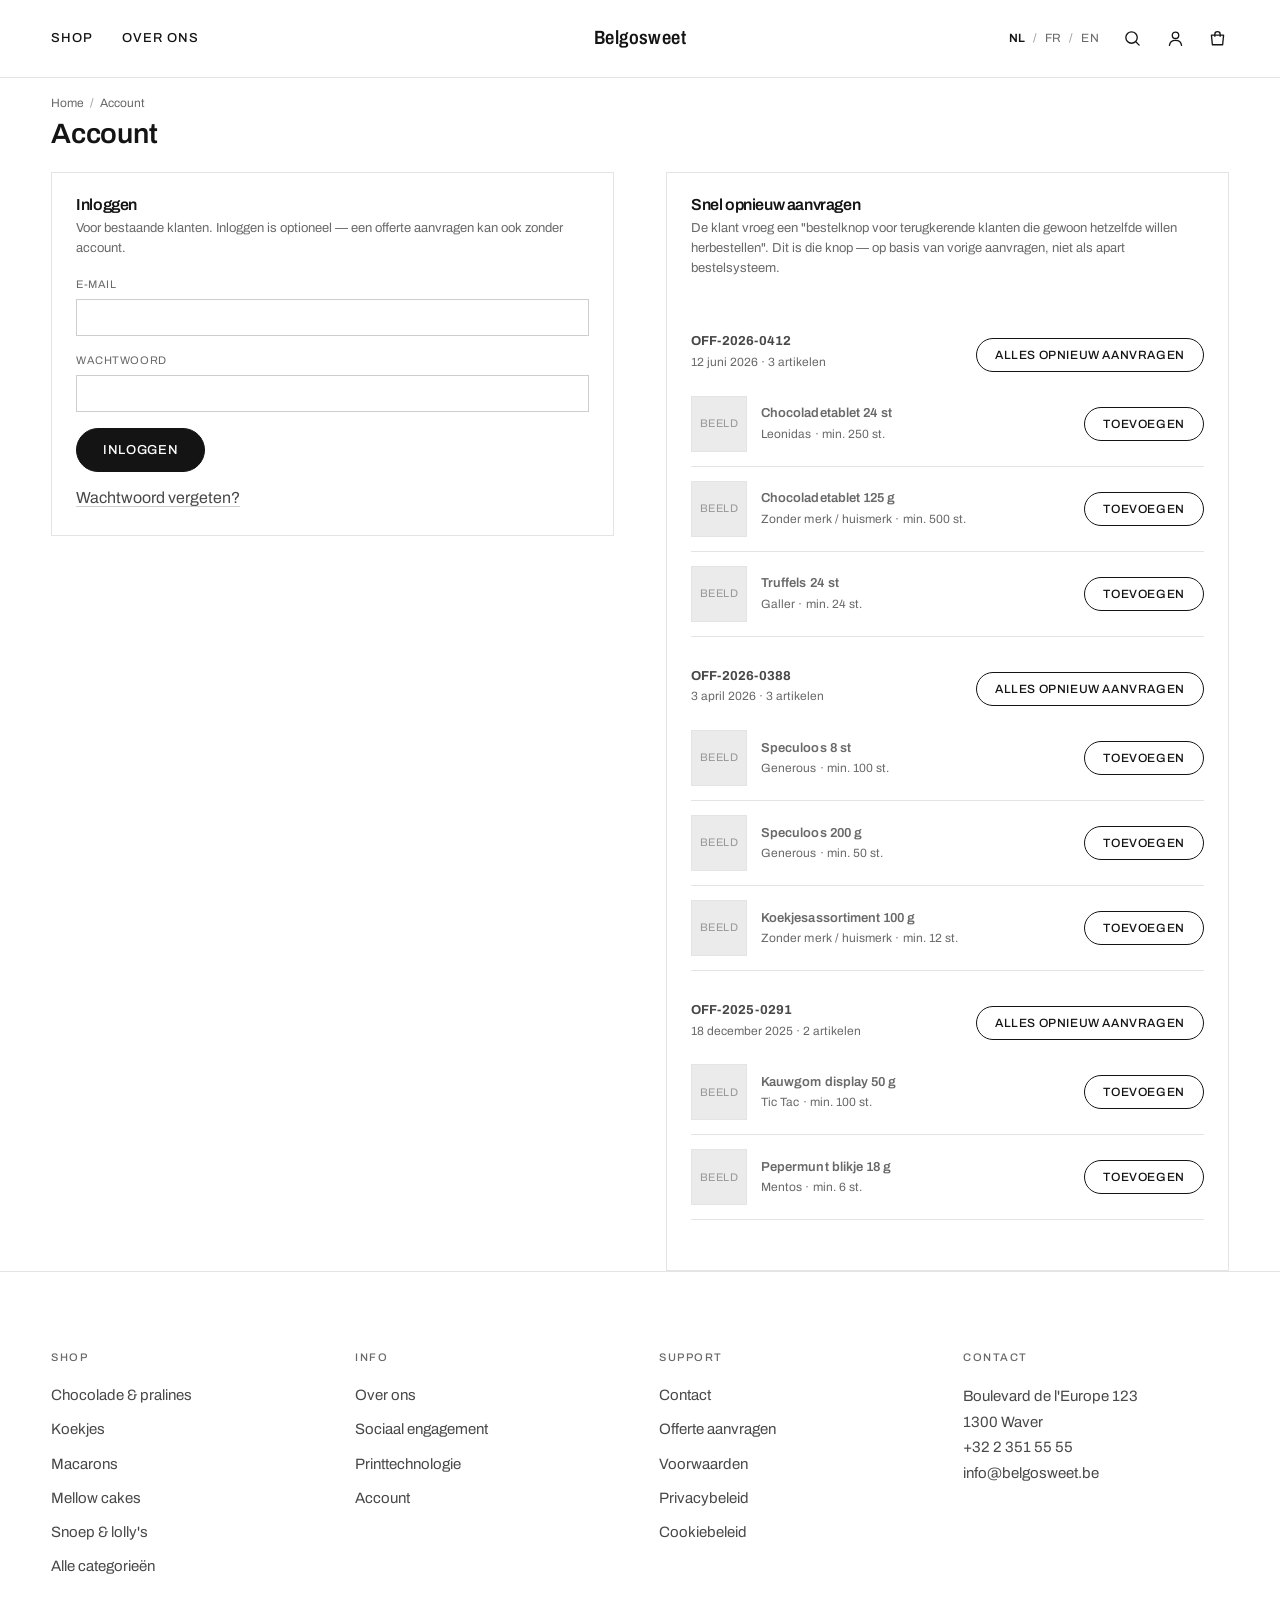
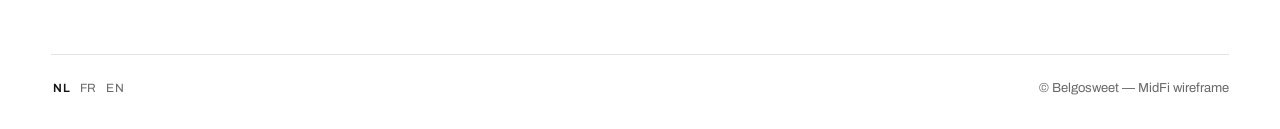
==== commit 07fafed3: "removed midfi button" ====
--- a/account.html
+++ b/account.html
@@ -19,13 +19,6 @@
     <div class="breadcrumb"><a href="index.html">Home</a><span class="sep">/</span><span>Account</span></div>
     <h1 class="page-title">Account</h1>
 
-    <div class="note">
-      <strong>Niets nieuws te bouwen.</strong> De huidige site heeft al een accountsysteem ("Votre compte", met zelfregistratie).
-      De beslissing is dus herpositioneren, niet herbouwen: login blijft een icoon in de header — geen nav-item — en krijgt
-      hier één duidelijke functie die vandaag ontbreekt: <strong>snel opnieuw aanvragen</strong>.
-      Dat is precies wat de vaste klanten van Belgosweet nodig hebben.
-    </div>
-
     <div class="account-layout">
 
       <!-- LOGIN -->
@@ -46,11 +39,6 @@
           </p>
         </form>
 
-        <div class="note" style="margin-bottom:0;">
-          <strong>"Créer un compte" is geschrapt</strong> als prominente publieke stap. Het account blijft bestaan,
-          maar wordt niet meer gepromoot: een B2B-relatie begint met een offerte of een gesprek, niet met een registratieformulier.
-          Nieuwe klanten komen binnen via de offerte-CTA.
-        </div>
       </div>
 
       <!-- SNEL OPNIEUW AANVRAGEN -->
--- a/styles.css
+++ b/styles.css
@@ -145,61 +145,6 @@
 .ulink:hover::after{ transform:scaleX(0); transform-origin:right; }
 
 /* ============================================================
-   MidFi-balk + annotatiesysteem
-   ============================================================ */
-
-/* Zwevende MidFi-schakelaar in plaats van een balk bovenaan.
-   Een zwarte banner over de volle breedte vecht met de hero en
-   maakt van elke pagina meteen "een wireframe". Dit blijft
-   beschikbaar zonder de compositie te breken. */
-.midfi-banner{
-  position:fixed; left:var(--gutter); bottom:20px; z-index:var(--z-control);
-  display:flex; align-items:center; gap:10px;
-  background:var(--void); color:var(--on-void);
-  padding:7px 8px 7px 14px; border-radius:100px;
-  box-shadow:0 6px 24px rgb(0 0 0 / 0.18);
-  font-size:11px; letter-spacing:0.04em;
-  /* Het is een werkinstrument, geen paginaonderdeel: het wijkt terug
-     tot je het nodig hebt, zodat het de compositie niet meebepaalt. */
-  opacity:.42;
-  transition:opacity .35s var(--ease);
-}
-.midfi-banner:hover,
-.midfi-banner:focus-within{ opacity:1; }
-.midfi-banner .midfi-dot{
-  width:6px; height:6px; border-radius:50%; background:var(--on-void-2); flex:0 0 auto;
-}
-.midfi-banner span{ white-space:nowrap; }
-.midfi-banner button{
-  background:var(--on-void); border:none; color:var(--void);
-  font-size:11px; letter-spacing:0.02em; font-weight:500;
-  padding:5px 12px; border-radius:100px;
-  transition:opacity .3s var(--ease);
-}
-.midfi-banner button:hover{ opacity:.72; }
-@media (max-width:640px){
-  .midfi-banner .midfi-label{ display:none; }
-}
-
-/* Annotaties: uitleg bij structuurbeslissingen, aan/uit te zetten
-   zodat de klant de wireframe ook "kaal" kan bekijken. */
-.tag-note{
-  display:inline-block; font-size:10px; text-transform:uppercase; letter-spacing:.08em;
-  border:1px solid var(--rule-2); color:var(--ink-3); padding:2px 8px;
-  margin-left:8px; vertical-align:middle; white-space:nowrap; border-radius:100px;
-}
-.note{
-  border-top:1px solid var(--ink); background:none;
-  padding:12px 0 0; font-size:0.8125rem; line-height:1.6;
-  color:var(--ink-3); margin:22px 0; max-width:74ch;
-}
-.note strong{ color:var(--ink); font-weight:600; }
-/* Standaard staan de toelichtingen uit: de klant moet eerst de
-   pagina zien, niet de argumentatie. De schakelaar zet ze aan. */
-body.no-notes .tag-note,
-body.no-notes .note{ display:none; }
-
-/* ============================================================
    Header
    ============================================================ */
 
@@ -574,8 +519,8 @@
    zonder dat er zestien keer gescrold moet worden.
    ============================================================ */
 
-/* Ook bovenaan ruimte: zonder padding-top plakt deze sectie tegen
-   de hero zodra de toelichtingen uitstaan. */
+/* Ook bovenaan ruimte: zonder padding-top plakt deze sectie
+   tegen de hero. */
 .catalog-carousel{ padding:var(--section-y) 0; }
 .carousel-head{
   display:flex; justify-content:space-between; align-items:flex-end;
@@ -852,63 +797,48 @@
    Herbruikbaar op shop.html (variant .compact) en categorie.html.
    ============================================================ */
 
+/* Gehalveerd t.o.v. de eerste versie: een band van ~280px in plaats
+   van een staande split van 480px, zodat de eerste productrij boven
+   de vouw valt. De placeholder-paragraaf is eruit — die bleef toch
+   leeg — en vervangen door feiten die uit de data komen. */
 .cat-hero{
-  display:grid; grid-template-columns:1fr 1fr; gap:0;
-  border-bottom:1px solid var(--line-soft);
-}
-.cat-hero-media .ph{ height:100%; min-height:480px; border:none; }
+  /* tekstkolom iets ruimer dan het beeld, zodat de feitenregel
+     op één lijn past in plaats van te breken */
+  display:grid; grid-template-columns:1fr 1.15fr; gap:0;
+  border-bottom:1px solid var(--rule);
+  margin-top:10px;
+}
+.cat-hero-media .ph{ height:100%; min-height:280px; border:none; }
 .cat-hero-body{
-  padding:56px 0 52px 56px;
-  display:flex; flex-direction:column; justify-content:flex-end;
+  padding:26px 0 30px 48px;
+  display:flex; flex-direction:column; justify-content:center;
 }
 .cat-hero-eyebrow{
-  font-size:11px; text-transform:uppercase; letter-spacing:.16em;
-  color:var(--ink-soft); margin:0 0 20px;
+  font-size:0.6875rem; text-transform:uppercase; letter-spacing:.14em;
+  color:var(--ink-3); margin:0 0 12px;
 }
 .cat-hero-title{
-  font-size:46px; line-height:1.04; font-weight:400; letter-spacing:-.025em;
-  margin:0 0 24px;
-}
-.cat-hero-intro{ max-width:440px; }
-.cat-hero-intro .line{ height:8px; }
-.cat-hero-meta{
-  margin-top:26px; font-size:11px; text-transform:uppercase; letter-spacing:.1em;
-  color:var(--ink-faint);
-}
-
-/* lichtere variant: minder hoog beeld, kleinere titel — voor het
-   overzichtsniveau, waar de hero niet mag concurreren met de tegels */
-.cat-hero.compact .cat-hero-media .ph{ min-height:340px; }
-.cat-hero.compact .cat-hero-title{ font-size:36px; }
-.cat-hero.compact .cat-hero-body{ padding:44px 0 40px 48px; }
-
-/* ============================================================
-   Quick-filters — tekstlinks, geen knoppen
-   ------------------------------------------------------------
-   Snelfilters op categorieniveau. Bewust een ander mechanisme
-   (en een andere visuele orde) dan het uitgebreide filterpaneel,
-   zodat beide niet als hetzelfde ding lezen.
-   ============================================================ */
-
-.quick-filters{
-  display:flex; flex-wrap:wrap; align-items:center;
-  padding:26px 0 22px;
-}
-.quick-filters a,
-.quick-filters button{
-  font-size:11px; text-transform:uppercase; letter-spacing:.11em;
-  color:var(--ink-soft); background:none; border:none;
-  border-left:1px solid var(--line-soft);
-  padding:2px 18px; line-height:1.6;
-}
-.quick-filters > :first-child{ padding-left:0; border-left:none; }
-.quick-filters a:hover,
-.quick-filters button:hover{ color:var(--ink); }
-.quick-filters a span,
-.quick-filters button span{ border-bottom:1px solid transparent; padding-bottom:3px; }
-.quick-filters a.active{ color:var(--ink); }
-.quick-filters a.active span{ border-bottom-color:var(--ink); }
-.quick-filters .more{ color:var(--ink); }
+  font-size:clamp(1.9rem, 3.2vw, 2.6rem); line-height:1.05;
+  font-weight:500; letter-spacing:-.03em; margin:0;
+  font-variation-settings:"wdth" 92; color:var(--ink);
+}
+
+/* Wat een aankoper als eerste wil weten. De minimumafname verschilt
+   per categorie van 1 tot 1000 stuks — dat hoort hier, niet pas op
+   de productpagina. */
+.cat-hero-facts{
+  display:flex; flex-wrap:wrap; gap:6px 22px;
+  margin:18px 0 0; padding-top:14px; border-top:1px solid var(--rule);
+  font-size:0.8125rem; color:var(--ink-3);
+}
+.cat-hero-facts b{ color:var(--ink); font-weight:500; }
+
+/* Tekstvariant zonder beeld — voor "Alle producten". Dat is een index,
+   geen bestemming, dus daar is een beeldband pure vertraging. */
+.cat-hero.plain{ grid-template-columns:1fr; }
+.cat-hero.plain .cat-hero-media{ display:none; }
+.cat-hero.plain .cat-hero-body{ padding:0 0 24px; }
+
 
 /* ============================================================
    Catalogus-balk: filter tonen/verbergen + telling + sortering
@@ -938,22 +868,24 @@
 .shop-layout.filters-hidden{ grid-template-columns:1fr; }
 .shop-layout.filters-hidden .filters{ display:none; }
 
-.filters{ border:1px solid var(--line-soft); position:sticky; top:calc(var(--header-h) + 20px); }
+/* Geen omkaderd blok maar haarlijnen: het paneel hoort bij de pagina
+   en leest niet als een tweede doos naast het raster. */
+.filters{ position:sticky; top:calc(var(--header-h) + 20px); }
 .filters-head{
-  display:flex; justify-content:space-between; align-items:center;
-  padding:13px 16px; border-bottom:1px solid var(--line-soft);
-}
-.filters-head strong{ font-size:11px; text-transform:uppercase; letter-spacing:.06em; }
-.filters-body{ padding:16px; max-height:calc(100vh - 200px); overflow-y:auto; }
-.filter-group{ margin-bottom:20px; }
-.filter-group:last-child{ margin-bottom:0; }
+  display:flex; justify-content:space-between; align-items:baseline;
+  padding:0 0 12px; border-bottom:1px solid var(--ink);
+}
+.filters-head strong{ font-size:11px; text-transform:uppercase; letter-spacing:.08em; }
+.filters-body{ max-height:calc(100svh - 220px); overflow-y:auto; }
+.filter-group{ padding:18px 0; border-bottom:1px solid var(--rule); }
+.filter-group:last-child{ border-bottom:none; padding-bottom:0; }
 .filter-title{
-  font-size:11px; font-weight:700; text-transform:uppercase; letter-spacing:.05em;
-  margin-bottom:9px; display:flex; justify-content:space-between; align-items:center;
+  font-size:11px; font-weight:600; text-transform:uppercase; letter-spacing:.08em;
+  margin-bottom:10px; display:flex; justify-content:space-between; align-items:center;
 }
 .filter-opt{
-  display:flex; align-items:center; gap:8px; font-size:13px; color:var(--ink-soft);
-  padding:3px 0; cursor:pointer;
+  display:flex; align-items:center; gap:9px; font-size:13px; color:var(--ink-2);
+  padding:4px 0; cursor:pointer;
 }
 .filter-opt:hover{ color:var(--ink); }
 .filter-opt input{ accent-color:var(--ink); flex:0 0 auto; margin:0; }
@@ -994,46 +926,15 @@
    `dense` vult de gaten die de grote tegels achterlaten.
    ============================================================ */
 
-.grid-editorial{
+.grid-editorial,
+.catalog-grid{
   display:grid;
   grid-template-columns:repeat(3,1fr);
-  gap:44px 24px;
-  grid-auto-flow:dense;
+  gap:clamp(32px, 3.4vw, 52px) clamp(16px, 1.8vw, 28px);
   align-items:start;
 }
-.grid-editorial.wide{ grid-template-columns:repeat(4,1fr); }
-
-.ed-tile{
-  border:1px solid var(--line-soft);
-  padding:28px;
-  display:flex; flex-direction:column; justify-content:space-between;
-  min-height:260px;
-  /* het grid lijnt tegels bovenaan uit zodat producttegels niet uitrekken;
-     de editorial-tegel moet zijn volledige span wél vullen */
-  align-self:stretch;
-}
-.ed-tile:hover{ border-color:var(--ink); }
-.ed-tile .ed-eyebrow{
-  font-size:10px; text-transform:uppercase; letter-spacing:.14em; color:var(--ink-faint);
-  margin:0 0 14px;
-}
-.ed-tile .ed-title{
-  font-size:24px; line-height:1.15; font-weight:400; letter-spacing:-.015em; margin:0 0 16px;
-}
-.ed-tile .ed-body{ max-width:340px; }
-.ed-tile .ed-link{
-  margin-top:22px; font-size:11px; text-transform:uppercase; letter-spacing:.11em;
-  border-bottom:1px solid var(--ink); align-self:flex-start; padding-bottom:3px;
-}
-
-/* spanvarianten — bepalen het ritme van de pagina */
-.ed-tile.span-2x2{ grid-column:span 2; grid-row:span 2; }
-.ed-tile.span-1x2{ grid-row:span 2; }
-.ed-tile.span-2x1{ grid-column:span 2; }
-
-/* editorial-tegel met beeld i.p.v. tekstblok */
-.ed-tile.media{ padding:0; border:none; }
-.ed-tile.media .ph{ height:100%; min-height:100%; }
+.grid-editorial.wide,
+.catalog-grid.wide{ grid-template-columns:repeat(4,1fr); }
 
 /* Eén paginering-methode — de huidige site heeft er twee door elkaar. */
 .pagination{ display:flex; gap:7px; justify-content:center; align-items:center; margin-top:32px; font-size:13px; flex-wrap:wrap; }
@@ -1132,11 +1033,53 @@
 .quote-side .row{ display:flex; justify-content:space-between; font-size:13px; padding:7px 0; border-bottom:1px solid var(--line-soft); }
 .quote-side .cta-btn{ width:100%; margin-top:16px; }
 
-.steps{ display:flex; gap:0; margin:20px 0 8px; border:1px solid var(--line-soft); }
-.step{ flex:1; padding:11px 14px; font-size:12px; color:var(--ink-faint); border-right:1px solid var(--line-soft); }
+/* Eén pagina per stap; afgelegde stappen blijven klikbaar. */
+.steps{
+  display:flex; gap:0; margin:24px 0 clamp(28px, 3vw, 44px);
+  border-top:1px solid var(--ink);
+}
+.step{
+  flex:1; padding:14px 18px 14px 0;
+  font-size:0.875rem; color:var(--ink-4);
+  border-right:1px solid var(--rule);
+}
+.step + .step{ padding-left:18px; }
 .step:last-child{ border-right:none; }
-.step.active{ color:var(--ink); font-weight:600; background:var(--bg-alt); }
-.step b{ display:block; font-size:10px; text-transform:uppercase; letter-spacing:.06em; font-weight:400; color:var(--ink-faint); margin-bottom:2px; }
+.step.active{ color:var(--ink); font-weight:500; }
+.step.done{ color:var(--ink-2); }
+.step.done:hover{ color:var(--ink); }
+.step b{
+  display:block; font-size:0.6875rem; text-transform:uppercase; letter-spacing:.12em;
+  font-weight:500; color:var(--ink-4); margin-bottom:4px;
+}
+.step.active b{ color:var(--ink); }
+.step.done b{ color:var(--ink-3); }
+
+/* Samenvatting van de lijst bovenaan stap 2 */
+.quote-recap{
+  display:flex; justify-content:space-between; align-items:center;
+  gap:20px; flex-wrap:wrap;
+  border-top:1px solid var(--rule); border-bottom:1px solid var(--rule);
+  padding:18px 0; margin-bottom:clamp(28px, 3vw, 40px);
+}
+.quote-recap strong{ display:block; font-size:0.9375rem; color:var(--ink); font-weight:500; }
+.quote-recap span{ display:block; margin-top:4px; font-size:0.8125rem; color:var(--ink-3); }
+
+/* Stap 3 */
+.sent-layout{
+  display:grid; grid-template-columns:1fr 340px;
+  gap:clamp(28px, 4vw, 64px); align-items:start;
+}
+.sent-next{ list-style:none; margin:clamp(28px, 3vw, 40px) 0; padding:0; }
+.sent-next li{
+  padding:16px 0; border-top:1px solid var(--rule);
+  font-size:0.9375rem; color:var(--ink-2);
+}
+.sent-next li:last-child{ border-bottom:1px solid var(--rule); }
+.sent-next b{
+  display:block; font-size:0.6875rem; text-transform:uppercase; letter-spacing:.12em;
+  color:var(--ink-3); font-weight:500; margin-bottom:5px;
+}
 
 /* ============================================================
    Formulieren
@@ -1152,8 +1095,17 @@
 }
 .form-row textarea{ min-height:110px; resize:vertical; }
 .form-row .hint{ font-size:11px; color:var(--ink-faint); margin-top:5px; }
-.form-check{ display:flex; gap:9px; align-items:flex-start; font-size:12px; color:var(--ink-soft); margin-bottom:14px; }
-.form-check input{ accent-color:var(--ink); margin-top:2px; }
+/* Hogere specificiteit dan `.form-row label`, anders wint daar
+   display:block en springt het vinkje weg van zijn tekst. */
+.form-row label.form-check,
+.form-check{
+  display:flex; gap:10px; align-items:flex-start;
+  font-size:0.8125rem; text-transform:none; letter-spacing:0;
+  color:var(--ink-2); margin:0 0 12px;
+}
+.form-check input{ accent-color:var(--ink); margin-top:2px; flex:0 0 auto; }
+.form-check a{ border-bottom:1px solid var(--rule-2); }
+.form-check + .cta-btn{ margin-top:14px; }
 .form-success{ border:1px solid var(--ink); padding:16px 18px; font-size:13px; margin-bottom:20px; }
 
 .inline-form{ display:flex; gap:10px; max-width:440px; flex-wrap:wrap; }
@@ -1190,9 +1142,7 @@
    Footer
    ============================================================ */
 
-/* extra ruimte onderaan zodat de zwevende MidFi-schakelaar
-   nooit op de footerinhoud komt te liggen */
-.site-footer{ border-top:1px solid var(--rule); padding:clamp(48px, 6vw, 84px) 0 76px; }
+.site-footer{ border-top:1px solid var(--rule); padding:clamp(48px, 6vw, 84px) 0 30px; }
 .footer-cols{
   display:grid; grid-template-columns:repeat(4,1fr);
   gap:clamp(24px, 3vw, 48px); margin-bottom:clamp(40px, 5vw, 68px);
@@ -1247,8 +1197,7 @@
 @media (max-width: 1080px){
   .header-search{ display:none; }
   .brand-row{ grid-template-columns:repeat(4,1fr); }
-  .cat-hero-title{ font-size:36px; }
-  .cat-hero-body{ padding:40px 0 36px 36px; }
+  .cat-hero-body{ padding:22px 0 26px 32px; }
 }
 
 @media (max-width: 900px){
@@ -1262,7 +1211,12 @@
   .nav-right .icon-btn.search-toggle,
   .nav-right .icon-btn.account{ display:none; }
 
-  .split, .pdp, .quote-layout, .doc-layout, .account-layout{ grid-template-columns:1fr; }
+  .split, .pdp, .quote-layout, .doc-layout, .account-layout, .sent-layout{ grid-template-columns:1fr; }
+  /* Stappen onder elkaar: drie kolommen worden hier onleesbaar smal. */
+  .steps{ flex-direction:column; }
+  .step{ border-right:none; border-bottom:1px solid var(--rule); padding:12px 0; }
+  .step + .step{ padding-left:0; }
+  .step:last-child{ border-bottom:none; }
   .split-text{ padding:32px 24px; order:2 !important; }
   .split-media{ order:1 !important; }
   .split-media .ph{ min-height:220px; }
@@ -1287,29 +1241,22 @@
   .ts-inner{ flex-direction:column; align-items:flex-start; gap:20px; }
 
   /* hero stapelt: beeld boven, tekst eronder */
+  /* Gestapeld: beeld boven, kop eronder. Nog lager, want op mobiel
+     telt elke pixel voor het eerste product. */
   .cat-hero{ grid-template-columns:1fr; }
-  .cat-hero-media .ph,
-  .cat-hero.compact .cat-hero-media .ph{ min-height:260px; }
-  .cat-hero-body,
-  .cat-hero.compact .cat-hero-body{ padding:32px 0 8px; }
-  .cat-hero-title, .cat-hero.compact .cat-hero-title{ font-size:30px; }
-
-  /* editorial-tegels blijven bestaan, maar spannen minder ver */
-  .grid-editorial, .grid-editorial.wide{ grid-template-columns:repeat(2,1fr); gap:32px 20px; }
-  .ed-tile.span-2x2, .ed-tile.span-2x1{ grid-column:span 2; }
-  .ed-tile.span-2x2, .ed-tile.span-1x2{ grid-row:span 1; }
-  .ed-tile{ min-height:200px; }
+  .cat-hero-media .ph{ min-height:0; aspect-ratio:16/9; }
+  .cat-hero-body{ padding:20px 0 22px; }
+
+  .grid-editorial, .grid-editorial.wide,
+  .catalog-grid, .catalog-grid.wide{ grid-template-columns:repeat(2,1fr); gap:32px 20px; }
 }
 
 @media (max-width: 560px){
   .grid.cols-2, .grid.cols-3, .grid.cols-4, .grid.cols-5, .grid.cols-6{ grid-template-columns:1fr; }
   .brand-row{ grid-template-columns:repeat(3,1fr); }
   /* op telefoon blijft het grid 2-koloms: 1 kolom maakt de lijst eindeloos */
-  .grid-editorial, .grid-editorial.wide{ grid-template-columns:repeat(2,1fr); }
-  .quick-filters{ padding:20px 0 16px; }
-  .quick-filters a, .quick-filters button{ padding:2px 12px; }
-  .ed-tile{ padding:22px; }
-  .ed-tile .ed-title{ font-size:19px; }
+  .grid-editorial, .grid-editorial.wide,
+  .catalog-grid, .catalog-grid.wide{ grid-template-columns:repeat(2,1fr); }
 }
 
 /* ============================================================
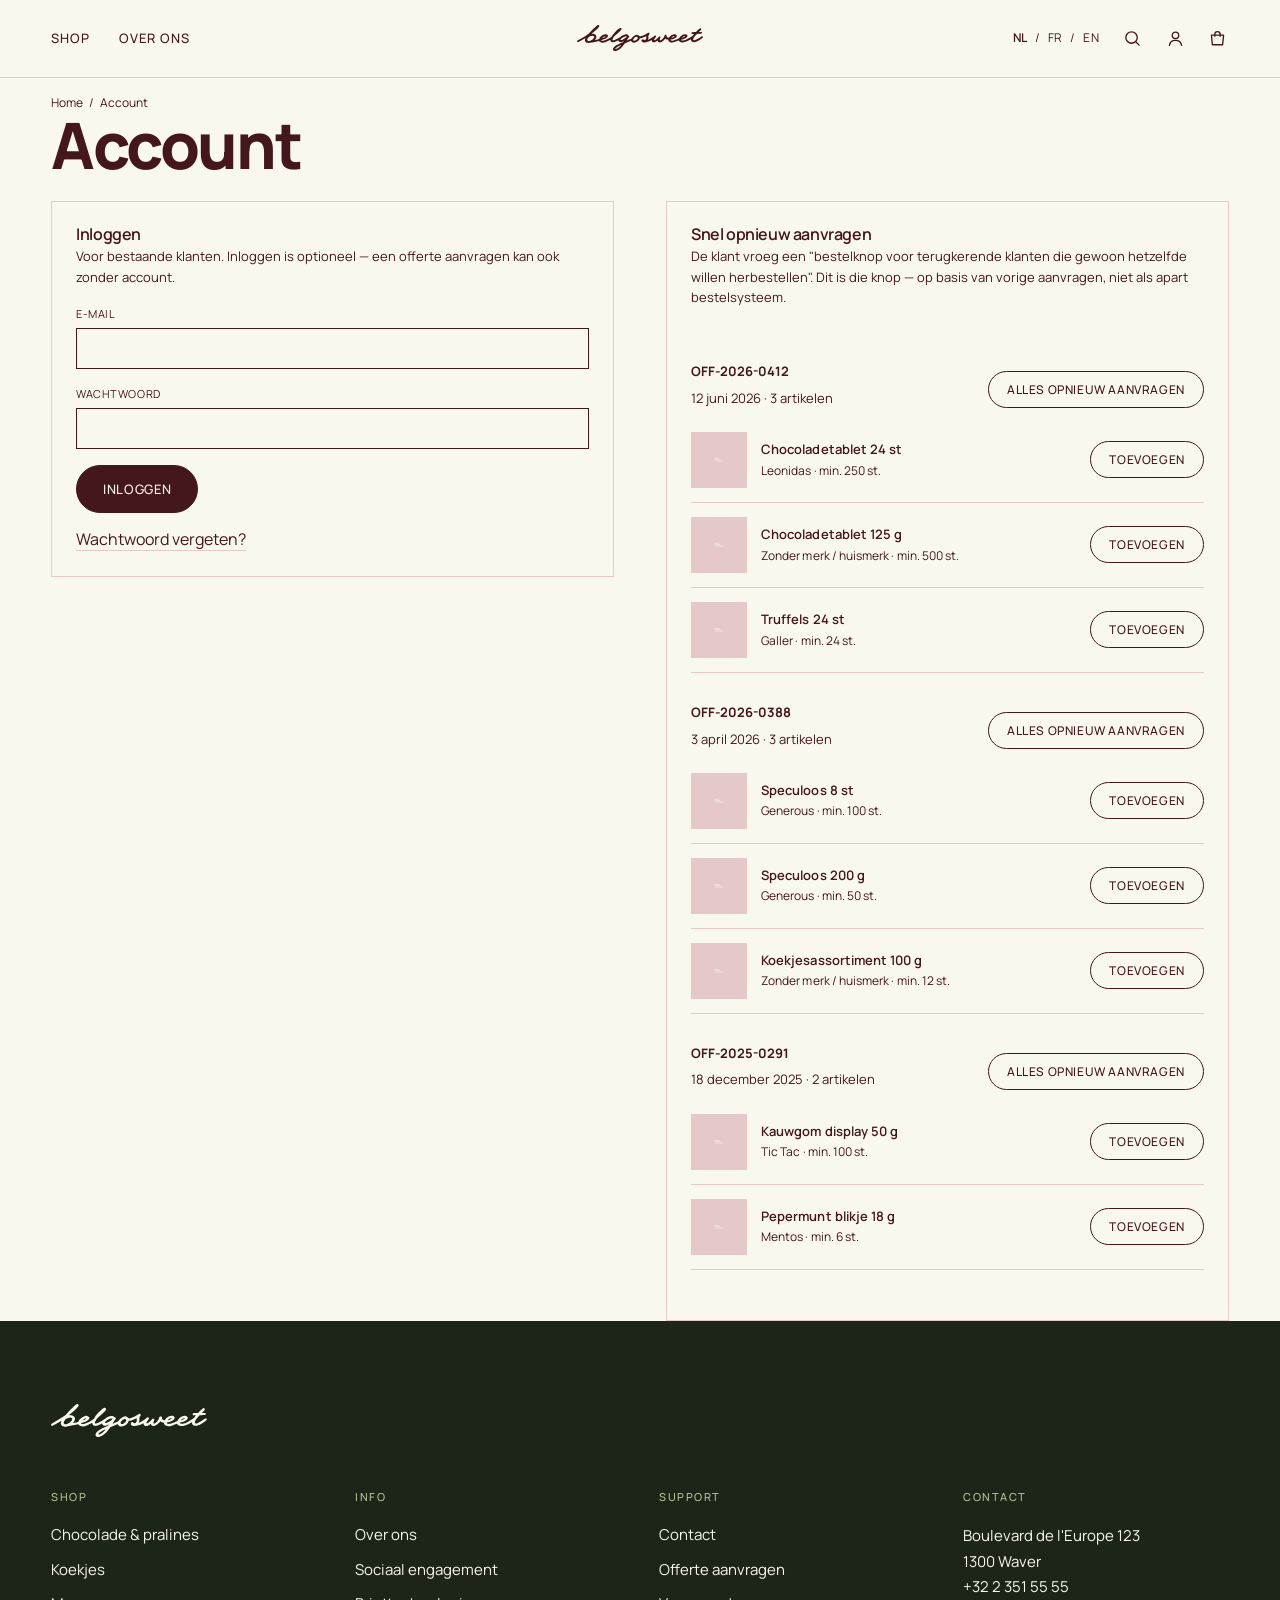
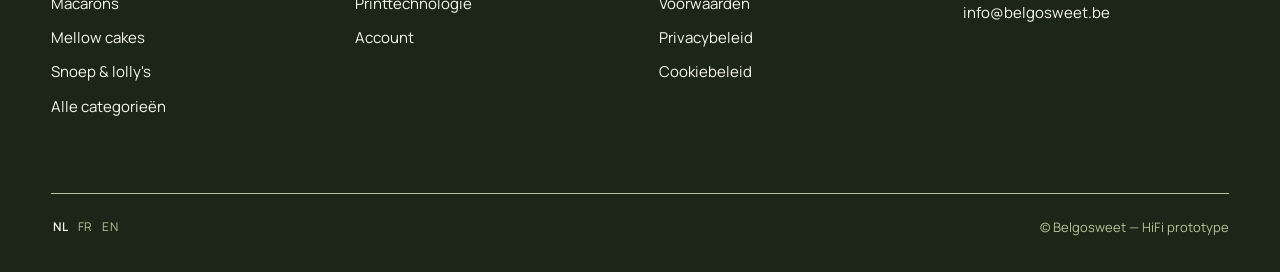
==== commit 6bac32fd: "hifiv1" ====
--- a/account.html
+++ b/account.html
@@ -3,10 +3,10 @@
 <head>
 <meta charset="UTF-8">
 <meta name="viewport" content="width=device-width, initial-scale=1.0">
-<title>Belgosweet — MidFi — Account</title>
-<link rel="preconnect" href="https://fonts.googleapis.com">
-<link rel="preconnect" href="https://fonts.gstatic.com" crossorigin>
-<link rel="stylesheet" href="https://fonts.googleapis.com/css2?family=Archivo:wdth,wght@62..125,300..700&display=swap">
+<title>Belgosweet — HiFi — Account</title>
+<link rel="icon" href="assets/logo/favicon.svg" type="image/svg+xml">
+<link rel="stylesheet" href="assets/css/colors.css">
+<link rel="stylesheet" href="assets/css/fonts.css">
 <link rel="stylesheet" href="styles.css">
 </head>
 <body data-page="account">
--- a/assets/css/colors.css
+++ b/assets/css/colors.css
@@ -0,0 +1,103 @@
+/* ============================================================
+   Belgosweet — kleurpalet
+   ------------------------------------------------------------
+   ZES KLEUREN. GEEN VARIANTEN.
+
+   Geen tussentinten, geen transparantie, geen color-mix(), geen
+   lichtere of donkerdere versie van een basiskleur. Elke waarde
+   die de site tekent staat letterlijk in blok 1 hieronder.
+
+   Alles daaronder is uitsluitend een NAAM die naar een van die
+   zes wijst. Wie een token toevoegt, wijst het naar een van de
+   zes — er wordt niets gemengd.
+
+   Gevolg voor de hiërarchie: op crème is er precies één
+   tekstkleur die de norm haalt (donkerrood, 14.22:1). Er bestaat
+   dus geen "lichtere grijstint" voor bijschriften of tellers.
+   Rangorde loopt daarom via GROOTTE en GEWICHT, niet via kleur.
+   Zie BRANDING.md §3.3.
+
+   Contrastverhoudingen staan per regel, berekend volgens
+   WCAG 2.1. Zie de volledige matrix in BRANDING.md §2.2.
+   ============================================================ */
+
+:root{
+
+  /* ---- 1. De zes. Dit is de volledige lijst. ---------------- */
+
+  --cream:    #F9F8ED;   /* Off-white / Crème            249,248,237 */
+  --pink:     #E4C8CA;   /* Lichtroze / Poederroze       228,200,202 */
+  --burgundy: #44171B;   /* Donkerrood / Kastanjebruin    68, 23, 27 */
+  --green:    #1C2518;   /* Donkergroen / Zwartgroen      28, 37, 24 */
+  --sage:     #B8C298;   /* Saliegroen / Olijfgroen      184,194,152 */
+  --magenta:  #D33168;   /* Felroze / Magenta            211, 49,104 */
+
+
+  /* ---- 2. Tekst op lichte vlakken --------------------------- */
+  /* Donkerrood haalt 14.22:1 op crème, 9.69:1 op roze en
+     8.10:1 op salie. Het is de enige tekstkleur op licht.
+     De vier ink-namen blijven bestaan omdat styles.css ze
+     gebruikt, maar ze wijzen bewust allemaal naar dezelfde
+     kleur: er ís geen zachtere trap. */
+
+  --ink:   var(--burgundy);
+  --ink-2: var(--burgundy);
+  --ink-3: var(--burgundy);
+
+
+  /* ---- 3. Lijnen ------------------------------------------- */
+  /* Roze op crème geeft 1.47:1 — precies genoeg om een vlak af
+     te bakenen zonder een streep te trekken. Dat is genoeg voor
+     DECORATIEVE scheidingen.
+
+     Voor de rand van een bedienbaar element (invoerveld, select,
+     variantknop) eist WCAG 1.4.11 minstens 3:1. Roze en salie
+     halen dat niet. Zulke randen krijgen daarom --control. */
+
+  --rule:    var(--pink);
+  --rule-2:  var(--pink);
+  --ink-4:   var(--pink);      /* enkel lijnen en iconen, nooit tekst */
+  --control: var(--burgundy);  /* rand van bedienbare elementen, 14.22:1 */
+
+
+  /* ---- 4. Vlakken ------------------------------------------ */
+  /* Crème draagt het grootste deel van elk scherm. Roze en salie
+     zijn de zachte vlakken die het ritme breken — nooit twee
+     direct na elkaar. */
+
+  --paper:     var(--cream);
+  --paper-2:   var(--pink);
+  --surface:   var(--pink);   /* beeldvlak; donkerrood erop = 9.69:1 */
+  --band-pink: var(--pink);
+  --band-sage: var(--sage);
+
+
+  /* ---- 5. Donkere secties ---------------------------------- */
+  /* Salie is op donkergroen wél bruikbaar als tweede tekstkleur
+     (8.45:1) — daar bestaat de trap dus wel. */
+
+  --void:      var(--green);
+  --on-void:   var(--cream);  /* 14.83:1 */
+  --on-void-2: var(--sage);   /*  8.45:1 */
+
+
+  /* ---- 6. Accent ------------------------------------------- */
+  /* Magenta haalt nergens 4.5:1 — op crème blijft het op 4.46:1
+     steken. Het draagt daarom NOOIT lopende tekst. Wel: vlakken,
+     grote displaytekst (>=24px, of >=18.7px bold), randen en
+     markeringen. De primaire CTA is donkerrood, niet magenta. */
+
+  --accent:    var(--magenta);
+  --accent-on: var(--cream);
+
+
+  /* ---- 7. Legacy-aliassen ---------------------------------- */
+
+  --ink-soft:  var(--ink-3);
+  --ink-faint: var(--ink-4);
+  --line:      var(--rule-2);
+  --line-soft: var(--rule);
+  --bg:        var(--paper);
+  --bg-alt:    var(--paper-2);
+  --ph:        var(--surface);
+}
--- a/assets/css/fonts.css
+++ b/assets/css/fonts.css
@@ -0,0 +1,56 @@
+/* ============================================================
+   Belgosweet — typografie
+   ------------------------------------------------------------
+   Eén familie: Manrope. Variable, as `wght` 200–800.
+   SIL Open Font License 1.1 — zie ../fonts/OFL.txt.
+
+   LET OP: Manrope heeft GEEN breedte-as. De MidFi bouwde
+   hiërarchie op `wdth` (Archivo); dat is hier vervangen door
+   gewicht, grootte en letterafstand. Zie BRANDING.md §3.2.
+
+   De bestanden zijn TTF zoals aangeleverd. Voor productie horen
+   ze naar WOFF2 (± 60 KB i.p.v. 167 KB); voor dit prototype is
+   dat geen blokker.
+   ============================================================ */
+
+@font-face{
+  font-family:"Manrope";
+  src:url("../fonts/Manrope-VariableFont_wght.ttf") format("truetype-variations"),
+      url("../fonts/Manrope-VariableFont_wght.ttf") format("truetype");
+  font-weight:200 800;
+  font-style:normal;
+  font-display:swap;
+}
+
+/* Statische fallbacks voor browsers zonder variable-font-ondersteuning.
+   Alleen de gewichten die de schaal in BRANDING.md §3.3 echt gebruikt. */
+@font-face{
+  font-family:"Manrope Static";
+  src:url("../fonts/static/Manrope-Regular.ttf") format("truetype");
+  font-weight:400; font-style:normal; font-display:swap;
+}
+@font-face{
+  font-family:"Manrope Static";
+  src:url("../fonts/static/Manrope-Medium.ttf") format("truetype");
+  font-weight:500; font-style:normal; font-display:swap;
+}
+@font-face{
+  font-family:"Manrope Static";
+  src:url("../fonts/static/Manrope-SemiBold.ttf") format("truetype");
+  font-weight:600; font-style:normal; font-display:swap;
+}
+@font-face{
+  font-family:"Manrope Static";
+  src:url("../fonts/static/Manrope-Bold.ttf") format("truetype");
+  font-weight:700; font-style:normal; font-display:swap;
+}
+@font-face{
+  font-family:"Manrope Static";
+  src:url("../fonts/static/Manrope-ExtraBold.ttf") format("truetype");
+  font-weight:800; font-style:normal; font-display:swap;
+}
+
+:root{
+  --font-sans:"Manrope","Manrope Static",-apple-system,BlinkMacSystemFont,
+              "Helvetica Neue",Arial,sans-serif;
+}
--- a/styles.css
+++ b/styles.css
@@ -1,40 +1,19 @@
 /* ============================================================
-   Belgosweet — MidFi stylesheet
+   Belgosweet — HiFi stylesheet
    ------------------------------------------------------------
-   Grayscale wireframe. Bewust GEEN kleur, GEEN fotografie,
-   GEEN typografische signatuur, GEEN finale copy.
-   Alles hier dient enkel om structuur, hiërarchie en
-   interactie leesbaar te maken.
-   ============================================================ */
-
+   De structuur uit de MidFi, nu in het merk. Kleur komt
+   uitsluitend uit assets/css/colors.css; typografie uit
+   assets/css/fonts.css. Beide moeten VÓÓR dit bestand
+   ingeladen zijn.
+
+   In dit bestand staat geen enkele hexwaarde. Wie er een nodig
+   heeft, voegt hem toe aan colors.css — niet hier. Zo blijft
+   het palet van zes afdwingbaar. Zie BRANDING.md.
+   ============================================================ */
+
+/* Kleurtokens staan in assets/css/colors.css — de enige bron.
+   Hier alleen wat géén kleur is: ruimte, stapeling, beweging. */
 :root{
-  /* ---- Grayscale ramp ----------------------------------------
-     Chroma 0 over de hele lijn: de brief laat geen kleur toe.
-     Contrast doet hier het werk dat kleur normaal doet — een
-     bijna-zwart anker tegenover papierwit, niet een veld grijs.
-     Alle tekstwaarden zijn op contrast gecontroleerd (≥4.5:1). */
-  --ink:      oklch(0.19 0 0);   /* koppen, primaire tekst        */
-  --ink-2:    oklch(0.40 0 0);   /* lopende tekst op wit          */
-  --ink-3:    oklch(0.52 0 0);   /* secundair — 5.7:1 op wit      */
-  --ink-4:    oklch(0.68 0 0);   /* enkel lijnen/iconen, geen tekst */
-  --rule:     oklch(0.92 0 0);
-  --rule-2:   oklch(0.85 0 0);
-  --paper:    oklch(1 0 0);
-  --paper-2:  oklch(0.975 0 0);
-  --surface:  oklch(0.94 0 0);   /* beeldvlak-placeholder          */
-  --void:     oklch(0.18 0 0);   /* volvlak donkere secties        */
-  --on-void:  oklch(0.99 0 0);
-  --on-void-2:oklch(0.74 0 0);   /* 7.1:1 op --void                */
-
-  /* legacy-aliassen — de andere pagina's gebruiken deze nog */
-  --ink-soft:var(--ink-3);
-  --ink-faint:var(--ink-4);
-  --line:var(--rule-2);
-  --line-soft:var(--rule);
-  --bg:var(--paper);
-  --bg-alt:var(--paper-2);
-  --ph:var(--surface);
-
   /* ---- Ruimte ---- */
   --gap:24px;
   --maxw:1280px;
@@ -58,8 +37,7 @@
 
 body{
   margin:0;
-  font-family:"Archivo", -apple-system, BlinkMacSystemFont, "Helvetica Neue", Arial, sans-serif;
-  font-variation-settings:"wdth" 100;
+  font-family:var(--font-sans);
   color:var(--ink-2);
   background:var(--paper);
   font-size:16px;
@@ -82,13 +60,15 @@
 }
 
 /* ---- Typografische schaal ----------------------------------
-   Eén familie, contrast via de breedte-as (wdth) in plaats van
-   een serif/sans-paar. Zo blijft de MidFi eerlijk: dit legt geen
-   merktypografie vast, het legt hiërarchie vast. */
+   Eén familie: Manrope. Manrope heeft GEEN breedte-as, dus de
+   hiërarchie loopt via gewicht (200–800), grootte en
+   letterafstand — niet meer via `wdth` zoals in de MidFi.
+   Manrope is licht ijl: koppen gaan niet onder 600, anders
+   valt het verschil met de lopende tekst weg. */
 
 h1,h2,h3{
   color:var(--ink);
-  font-weight:500;
+  font-weight:700;
   line-height:1.05;
   letter-spacing:-0.025em;
   text-wrap:balance;
@@ -97,13 +77,12 @@
 
 .display{
   font-size:clamp(2.6rem, 6.4vw, 5.25rem);
-  font-variation-settings:"wdth" 88;
-  font-weight:500;
+  font-weight:800;
   line-height:0.98;
   letter-spacing:-0.038em;
 }
-.h-lg{ font-size:clamp(1.9rem, 3.4vw, 3rem); letter-spacing:-0.03em; }
-.h-md{ font-size:clamp(1.4rem, 2vw, 1.9rem); letter-spacing:-0.02em; }
+.h-lg{ font-size:clamp(1.9rem, 3.4vw, 3rem); font-weight:700; letter-spacing:-0.028em; }
+.h-md{ font-size:clamp(1.4rem, 2vw, 1.9rem); font-weight:600; letter-spacing:-0.02em; }
 
 .lede{
   font-size:clamp(1rem, 1.25vw, 1.15rem);
@@ -118,7 +97,7 @@
    sjabloon-signaal dat we hier wegwerken. */
 .label{
   font-size:0.6875rem; text-transform:uppercase; letter-spacing:0.14em;
-  font-weight:500; color:var(--ink-3);
+  font-weight:600; color:var(--ink-3);
 }
 
 p{ margin:0 0 1em; }
@@ -171,11 +150,21 @@
 
 .wordmark{
   grid-column:2; justify-self:center;
+  display:flex; align-items:center;
   font-size:clamp(1.05rem, 1.5vw, 1.3rem);
-  font-variation-settings:"wdth" 82;
-  font-weight:600; letter-spacing:0.02em; color:var(--ink);
+  font-weight:700; letter-spacing:0.02em; color:var(--ink);
   white-space:nowrap;
 }
+/* Minimum 120px breed (BRANDING.md §4.2) — daaronder lopen de dunne
+   verbindingen in de script dicht. */
+.wordmark img{
+  height:clamp(21px, 2.1vw, 27px);
+  width:auto; min-width:120px;
+}
+
+/* Woordmerk in de footer — iets ruimer, met de vrije ruimte eronder. */
+.footer-brand{ margin-bottom:clamp(32px, 4vw, 52px); }
+.footer-brand img{ height:clamp(26px, 2.6vw, 34px); width:auto; }
 
 .nav-left{ grid-column:1; display:flex; align-items:center; gap:clamp(16px, 2.2vw, 32px); }
 .nav-left a{
@@ -198,7 +187,7 @@
 .lang-switch{ display:flex; align-items:center; gap:5px; font-size:0.75rem; letter-spacing:0.06em; color:var(--ink-3); }
 .lang-switch a{ padding:2px; }
 .lang-switch a.active{ color:var(--ink); font-weight:600; }
-.lang-switch .div{ color:var(--ink-4); }
+.lang-switch .div{ color:var(--ink-3); }
 
 .icon-btn{
   display:inline-flex; align-items:center; justify-content:center;
@@ -276,7 +265,7 @@
 .search-panel form{ display:flex; align-items:center; gap:14px; padding:22px 0 26px; }
 .search-panel input{
   flex:1 1 auto; border:none; border-bottom:1px solid var(--rule-2); background:none;
-  font-size:clamp(1.25rem, 2.6vw, 1.9rem); font-variation-settings:"wdth" 92;
+  font-size:clamp(1.25rem, 2.6vw, 1.9rem); font-weight:500;
   padding:8px 0; color:var(--ink); letter-spacing:-0.02em;
 }
 .search-panel input::placeholder{ color:var(--ink-3); }
@@ -296,7 +285,7 @@
 }
 .cta-btn:hover{ background:var(--ink); color:var(--paper); }
 .cta-btn.primary{ background:var(--ink); color:var(--paper); }
-.cta-btn.primary:hover{ opacity:.82; }
+.cta-btn.primary:hover{ background:var(--green); }
 .cta-btn.small{ padding:9px 18px; font-size:0.75rem; }
 .cta-btn[disabled]{ opacity:.45; pointer-events:none; }
 
@@ -324,7 +313,7 @@
 .mobile-drawer a{
   display:flex; justify-content:space-between; align-items:center;
   padding:20px 0; border-bottom:1px solid var(--rule);
-  font-size:1.35rem; font-variation-settings:"wdth" 90; color:var(--ink);
+  font-size:1.35rem; font-weight:600; color:var(--ink);
   letter-spacing:-0.02em;
 }
 .mobile-drawer .drawer-foot{ padding:28px 0; display:flex; flex-direction:column; gap:16px; }
@@ -336,7 +325,7 @@
 
 .breadcrumb{ font-size:12px; color:var(--ink-soft); padding:16px 0 0; }
 .breadcrumb a:hover{ color:var(--ink); text-decoration:underline; }
-.breadcrumb .sep{ padding:0 6px; color:var(--ink-faint); }
+.breadcrumb .sep{ padding:0 6px; color:var(--ink-3); }
 
 /* ============================================================
    Sectie-skelet
@@ -345,33 +334,64 @@
 .section{ padding:44px 0; }
 .section.tight{ padding:26px 0; }
 .section.alt{ background:var(--bg-alt); }
-.section-head{ margin-bottom:22px; display:flex; align-items:flex-end; justify-content:space-between; gap:20px; flex-wrap:wrap; }
+.section-head{
+  margin-bottom:clamp(28px, 3.2vw, 48px);
+  display:flex; align-items:flex-end; justify-content:space-between;
+  gap:24px; flex-wrap:wrap;
+}
 .eyebrow{
-  font-size:11px; text-transform:uppercase; letter-spacing:.08em; color:var(--ink-soft);
-  margin:0 0 6px;
-}
-.section-title{ font-size:23px; font-weight:600; margin:0; letter-spacing:-.01em; }
-.page-title{ font-size:28px; font-weight:600; margin:6px 0 0; letter-spacing:-.01em; }
-.section-sub{ font-size:13px; color:var(--ink-soft); margin:6px 0 0; max-width:560px; }
-.link-more{ font-size:12px; text-transform:uppercase; letter-spacing:.05em; border-bottom:1px solid var(--ink); padding-bottom:2px; }
+  font-size:0.6875rem; text-transform:uppercase; letter-spacing:.16em;
+  font-weight:600; color:var(--ink); margin:0 0 14px;
+}
+.section-title{
+  font-size:clamp(1.6rem, 2.8vw, 2.4rem); font-weight:700;
+  margin:0; letter-spacing:-.028em; line-height:1.06;
+}
+.page-title{
+  font-size:clamp(2.4rem, 5vw, 4rem); font-weight:800;
+  margin:0; letter-spacing:-.038em; line-height:1.0;
+}
+.section-sub{
+  font-size:0.9375rem; line-height:1.6; color:var(--ink);
+  margin:14px 0 0; max-width:52ch;
+}
+.link-more{
+  font-size:0.8125rem; letter-spacing:.02em; color:var(--ink);
+  border-bottom:1px solid var(--ink); padding-bottom:3px;
+}
 
 /* ============================================================
    Placeholders — beeld dat er nog niet is
    ============================================================ */
 
 .ph{
-  background:var(--ph);
-  border:1px solid var(--line-soft);
-  display:flex; align-items:center; justify-content:center;
-  color:var(--ink-faint); font-size:11px; text-transform:uppercase; letter-spacing:.05em;
-  min-height:100px; text-align:center; padding:8px;
+  background-color:var(--surface);
+  background-image:url("assets/logo/Logo-Mark.svg");
+  background-repeat:no-repeat;
+  background-position:center;
+  background-size:min(24%, 96px);
+  border:none;
+  display:flex; align-items:flex-end; justify-content:center;
+  color:var(--ink-3); font-size:11px; text-transform:uppercase; letter-spacing:.05em;
+  min-height:100px; text-align:center; padding:8px 8px 12px;
+  transition:background-size .7s var(--ease), background-color .5s var(--ease);
 }
 .ph.tall{ min-height:340px; }
-.ph.short{ min-height:60px; }
+.ph.short{
+  min-height:60px;
+  background-image:none;          /* te klein voor merkteken én bijschrift */
+  align-items:center; padding:8px;
+}
 .ph.square{ aspect-ratio:1/1; min-height:0; }
 .ph.wide{ aspect-ratio:16/9; min-height:0; }
 .ph.fill{ height:100%; min-height:300px; border:none; }
 
+/* De vulbalken uit de wireframe zijn weg. Waar de tekst echt nog van de
+   klant moet komen (voorwaarden, privacy, cookies) staat dat er nu gewoon. */
+.copy-pending{
+  font-size:0.9375rem; color:var(--ink);
+  border-left:2px solid var(--rule-2); padding-left:14px; margin:10px 0 22px;
+}
 .line{ height:9px; background:var(--line-soft); margin:8px 0; }
 .line.w20{ width:20%; } .line.w30{ width:30%; } .line.w40{ width:40%; }
 .line.w50{ width:50%; } .line.w60{ width:60%; } .line.w80{ width:80%; }
@@ -396,31 +416,31 @@
   isolation:isolate;
   border-bottom:1px solid var(--rule-2);
 }
-/* Het hele hero-vlak ís de beeldplaats. Lichte wireframe-grijs, geen
-   ingekleurd vlak: in deze fase bestaat de fotografie nog niet. */
+/* Het hele hero-vlak ís de beeldplaats — tot de fotografie er is, draagt
+   het de verticale banen uit assets/pattern/Vertical-pattern.svg. Dat
+   bestand is acht gelijke banen (60.02 van 479.73 eenheden), afwisselend
+   crème en donkergroen. Hier één op één overgenomen als CSS, zodat het
+   meeschaalt in plaats van te tegelen. */
 .hero-canvas{
   position:absolute; inset:0; z-index:-2;
-  background:linear-gradient(180deg, oklch(0.955 0 0) 0%, oklch(0.925 0 0) 100%);
-}
-/* Fijne diagonale rasterlijnen: markeert het vlak als placeholder
-   zonder te doen alsof er een foto staat. */
-.hero-canvas::after{
-  content:""; position:absolute; inset:0;
-  background-image:repeating-linear-gradient(
-    -52deg, transparent 0 13px, oklch(0 0 0 / 0.022) 13px 14px);
+  --stripe:clamp(44px, 12.5vw, 190px);   /* 12.5vw = altijd acht banen */
+  background:repeating-linear-gradient(90deg,
+    var(--cream) 0 var(--stripe),
+    var(--green) var(--stripe) calc(var(--stripe) * 2));
 }
 .hero-vignette{ display:none; }
 .hero-tag{
   position:absolute; top:28px; left:var(--gutter);
   font-size:0.6875rem; letter-spacing:0.16em; text-transform:uppercase;
-  color:var(--ink-3);
-}
-.hero-ph-note{
-  position:absolute; top:28px; right:var(--gutter);
-  font-size:0.6875rem; letter-spacing:0.14em; text-transform:uppercase;
-  color:var(--ink-3);
-}
+  color:var(--on-void); background:var(--burgundy); padding:6px 12px;
+}
+
 .hero-inner-full{ padding-bottom:clamp(40px, 6vw, 76px); }
+.hero-panel{
+  background:var(--pink);
+  padding:clamp(30px, 3.6vw, 58px) clamp(28px, 3.4vw, 56px) clamp(32px, 3.8vw, 60px);
+  max-width:min(660px, 100%);
+}
 .hero-full .display{ max-width:16ch; color:var(--ink); }
 .hero-full .lede{ color:var(--ink-2); max-width:46ch; margin-top:26px; }
 .hero-actions{ display:flex; gap:14px; flex-wrap:wrap; margin-top:38px; }
@@ -482,7 +502,7 @@
 }
 .fam-name{
   font-size:clamp(0.95rem, 1.2vw, 1.1rem);
-  font-variation-settings:"wdth" 88; font-weight:600;
+  font-weight:700;
   letter-spacing:-0.01em; color:var(--ink);
 }
 .fam-total{
@@ -546,6 +566,12 @@
   scroll-snap-align:start;
   display:block; overflow:hidden;
 }
+/* Niet elke tegel dezelfde grond: een raster van louter roze leest als één
+   vlak. Periode 4 op drie kolommen spreidt diagonaal i.p.v. per kolom. */
+.cc-slide:nth-child(even) .ph{ background-color:var(--band-sage); }
+.tile:nth-child(even) .ph{ background-color:var(--band-sage); }
+.catalog-grid .card:nth-child(4n+2) .ph,
+.grid-editorial .card:nth-child(4n+2) .ph{ background-color:var(--band-sage); }
 .cc-slide .ph{
   aspect-ratio:3/4; min-height:0; border:none;
   transition:transform .8s var(--ease);
@@ -557,8 +583,8 @@
   padding-top:12px; margin-top:12px; border-top:1px solid var(--rule);
 }
 .cc-name{
-  font-size:0.9375rem; color:var(--ink);
-  font-variation-settings:"wdth" 92; letter-spacing:-0.01em; line-height:1.3;
+  font-size:1rem; color:var(--ink);
+  font-weight:500; letter-spacing:-0.012em; line-height:1.3;
 }
 .cc-n{ font-size:0.75rem; color:var(--ink-3); font-variant-numeric:tabular-nums; }
 .cc-slide:hover .cc-name{ text-decoration:underline; text-underline-offset:3px; }
@@ -566,9 +592,8 @@
 .cc-nav{
   position:absolute; top:32%; z-index:2;
   width:46px; height:46px; border-radius:50%;
-  background:var(--paper); border:1px solid var(--rule-2); color:var(--ink);
+  background:var(--paper); border:1px solid var(--control); color:var(--ink);
   display:flex; align-items:center; justify-content:center;
-  box-shadow:0 2px 14px rgb(0 0 0 / 0.08);
   transition:opacity .35s var(--ease), background .35s var(--ease);
 }
 .cc-nav svg{ width:17px; height:17px; }
@@ -606,7 +631,7 @@
 }
 /* linkerrand van de pagina af */
 .season-media{ margin-left:calc(-1 * var(--gutter)); }
-.season-media .ph{ height:100%; min-height:460px; border:none; }
+.season-media .ph{ height:100%; min-height:460px; border:none; background-color:var(--band-sage); }
 
 .season-text{ display:flex; flex-direction:column; }
 .season-text .h-lg{ margin-bottom:14px; }
@@ -642,20 +667,24 @@
    die het bevestigt. Verder niets.
    ============================================================ */
 .usp-banner{
-  border-top:1px solid var(--rule);
-  border-bottom:1px solid var(--rule);
-  background:var(--paper-2);
-  padding:clamp(60px, 7vw, 120px) 0;
+  background:var(--burgundy);
+  padding:clamp(76px, 8.5vw, 148px) 0;
 }
 .usp-banner p{
   margin:0; text-align:center;
   font-size:clamp(1.5rem, 3.2vw, 2.75rem);
-  font-variation-settings:"wdth" 90;
-  line-height:1.22; letter-spacing:-0.028em; color:var(--ink);
+  font-weight:700;
+  line-height:1.22; letter-spacing:-0.028em; color:var(--on-void);
   text-wrap:balance; max-width:22ch; margin-inline:auto;
 }
 
-.testimonial-simple{ padding:var(--section-y) 0; }
+.testimonial-simple{ padding:var(--section-y) 0; background:var(--band-pink); }
+/* De fotocirkel is zelf roze (--surface); op een roze band verdwijnt hij.
+   Hier crème met een donkerrode rand, zodat het een vorm blijft. */
+.testimonial-simple .ts-photo{
+  background:var(--cream);
+  border:1px solid var(--ink);
+}
 .ts-inner{
   display:flex; align-items:center; gap:clamp(20px, 3vw, 40px);
   max-width:780px; margin:0 auto;
@@ -682,7 +711,7 @@
    HOME — merkenband & afsluiter
    ============================================================ */
 
-.brand-band{ border-top:1px solid var(--rule); border-bottom:1px solid var(--rule); }
+.brand-band{ background:var(--paper); border-bottom:1px solid var(--rule); }
 .brand-band-inner{
   display:grid; grid-template-columns:repeat(7,1fr);
   align-items:stretch;
@@ -691,23 +720,198 @@
   display:flex; align-items:center; justify-content:center;
   padding:clamp(24px, 3vw, 40px) 10px;
   border-left:1px solid var(--rule);
-  font-size:0.75rem; letter-spacing:0.06em; color:var(--ink-3);
+  font-size:0.75rem; letter-spacing:0.06em; color:var(--ink);
   text-align:center;
   transition:background .4s var(--ease), color .4s var(--ease);
 }
 .brand-band-inner a:first-child{ border-left:none; }
-.brand-band-inner a:hover{ background:var(--paper-2); color:var(--ink); }
+.brand-band-inner a:hover{ background:var(--pink); color:var(--ink); }
 
 .closer{
   border-top:1px solid var(--ink);
   padding:clamp(80px, 11vw, 168px) 0; text-align:center;
 }
+/* De USP-band draagt nu magenta. Twee magenta momenten op één pagina maken
+   er geen accent meer van (BRANDING.md §2.6), dus de slotkop gaat terug naar
+   donkerrood. Eén regel om te wisselen als de band toch groen wordt. */
 .closer .display{ color:var(--ink); margin:0 auto; max-width:14ch; }
 .closer .lede{ color:var(--ink-2); margin:24px auto 0; text-align:center; }
 .closer .hero-actions{ justify-content:center; }
 
 /* ============================================================
-   Hero (bestaande, lichte variant — over-ons)
+   OVER ONS
+   ------------------------------------------------------------
+   De enige pagina die van de klant uitdrukkelijk een "wow" moest
+   krijgen. Dat kan hier alleen via compositie, typografie en
+   beweging — kleur en fotografie liggen buiten deze fase.
+   Bewust drie bewegingen en niet meer: parallax op het portret,
+   een lijn die zich vult in de tijdlijn, en secties die bij het
+   in beeld komen opklaren.
+   ============================================================ */
+
+/* --- Onthullen bij scrollen ---
+   Alleen verbergen als JavaScript draait (html.js). Zonder script
+   of bij een mislukte observer blijft alles gewoon zichtbaar —
+   een reveal die nooit afvuurt mag geen lege pagina opleveren. */
+@media (prefers-reduced-motion: no-preference){
+  html.js [data-reveal]{
+    opacity:0; transform:translateY(22px);
+    transition:opacity .85s var(--ease-soft), transform .95s var(--ease);
+    transition-delay:var(--rd, 0ms);
+  }
+  html.js [data-reveal].in{ opacity:1; transform:none; }
+}
+
+/* --- Hero met parallax --- */
+.ab-hero{
+  position:relative; overflow:hidden;
+  background:var(--surface);
+  min-height:min(88svh, 760px);
+  display:flex; align-items:flex-end;
+  border-bottom:1px solid var(--rule);
+}
+.ab-hero-media{ position:absolute; inset:-12% 0; z-index:0; will-change:transform; }
+.ab-hero-media .ph{
+  height:100%; border:none; align-items:flex-start; padding-top:14vh;
+  background:var(--pink);
+}
+.ab-hero-body{ position:relative; z-index:1; padding-bottom:clamp(36px, 5vw, 68px); }
+.ab-hero-body .display{ max-width:15ch; }
+.ab-hero-sub{
+  margin-top:20px; font-size:0.8125rem; letter-spacing:.12em;
+  text-transform:uppercase; color:var(--ink-3);
+}
+
+/* --- Groot statement --- */
+.ab-statement{ padding:var(--section-y) 0; }
+.ab-statement p{
+  margin:0; max-width:24ch;
+  font-size:clamp(1.6rem, 3.6vw, 3rem);
+  font-weight:700;
+  line-height:1.15; letter-spacing:-.03em; color:var(--ink);
+  text-wrap:balance;
+}
+
+/* --- Verhaal in twee kolommen --- */
+.ab-story{
+  display:grid; grid-template-columns:0.8fr 1.2fr;
+  gap:clamp(28px, 5vw, 80px); align-items:start;
+  /* .wrap-wide zet de zijmarge; die mag de padding-shorthand hier niet
+     wegvegen, anders plakt de kop tegen de vensterrand. */
+  padding:0 var(--gutter) var(--section-y);
+}
+.ab-story-col p{ font-size:0.9375rem; color:var(--ink-2); max-width:52ch; }
+
+/* --- Tijdlijn ---
+   De verticale lijn vult zich mee met je scrollpositie: de vorm
+   van het onderdeel ís de boodschap, dus daar mag de beweging
+   zitten. */
+.ab-timeline{ padding:var(--section-y) 0; border-top:1px solid var(--rule); }
+.tl-head{ margin-bottom:clamp(32px, 4vw, 56px); }
+.tl-body{ position:relative; }
+.tl-rail{
+  position:absolute; top:0; bottom:0;
+  left:clamp(76px, 9vw, 148px); width:1px; background:var(--rule);
+}
+.tl-rail span{
+  position:absolute; left:0; top:0; width:1px; height:0;
+  background:var(--ink); transition:height .15s linear;
+}
+.tl-item{
+  position:relative;
+  display:grid; grid-template-columns:clamp(76px, 9vw, 148px) 1fr;
+  gap:clamp(24px, 3.5vw, 56px);
+  padding:clamp(22px, 2.8vw, 38px) 0;
+}
+.tl-year{
+  font-size:clamp(1.2rem, 1.9vw, 1.6rem);
+  font-weight:700;
+  letter-spacing:-.02em; color:var(--ink);
+  font-variant-numeric:tabular-nums; line-height:1.2;
+}
+.tl-dot{
+  position:absolute; left:clamp(76px, 9vw, 148px); top:clamp(28px, 3vw, 44px);
+  width:7px; height:7px; border-radius:50%;
+  background:var(--paper); border:1px solid var(--rule-2);
+  transform:translateX(-3px);
+  transition:background .4s var(--ease), border-color .4s var(--ease);
+}
+.tl-item.passed .tl-dot{ background:var(--ink); border-color:var(--ink); }
+.tl-text h3{ font-size:clamp(1.05rem, 1.4vw, 1.25rem); margin-bottom:7px; }
+.tl-text p{ font-size:0.9375rem; color:var(--ink-2); max-width:54ch; margin:0; }
+
+/* --- Team ---
+   Vier portretten in een rij. Onder elke naam staat waarvoor je bij
+   die persoon moet zijn: de hele site belooft "één aanspreekpunt",
+   dus dan hoor je hier ook te zien wie dat is. */
+.ab-team{ padding:var(--section-y) 0; border-top:1px solid var(--rule); }
+.team-head{
+  display:flex; justify-content:space-between; align-items:flex-end;
+  gap:24px; flex-wrap:wrap; margin-bottom:clamp(30px, 3.6vw, 52px);
+}
+.team-head .lede{ margin-top:14px; }
+.team-grid{
+  display:grid; grid-template-columns:repeat(4, 1fr);
+  gap:clamp(16px, 2vw, 30px);
+}
+.team-member .ph{
+  aspect-ratio:3/4; min-height:0; border:none; margin-bottom:14px;
+  transition:transform .8s var(--ease);
+}
+.team-member{ overflow:hidden; }
+.team-member:hover .ph{ transform:scale(1.035); }
+.team-name{ font-size:0.9375rem; color:var(--ink); font-weight:500; }
+.team-role{ font-size:0.8125rem; color:var(--ink-3); margin-top:3px; }
+.team-focus{
+  margin-top:12px; padding-top:11px; border-top:1px solid var(--rule);
+  font-size:0.8125rem; color:var(--ink-2);
+}
+
+/* --- Sociaal engagement --- */
+.ab-social{
+  display:grid; grid-template-columns:1fr 1fr;
+  gap:clamp(28px, 4vw, 72px); align-items:center;
+  padding:var(--section-y) 0; border-top:1px solid var(--rule);
+}
+.ab-social-media .ph{ aspect-ratio:4/3; min-height:0; border:none; }
+
+/* --- Contact --- */
+.ab-contact{ padding:var(--section-y) 0; border-top:1px solid var(--rule); }
+.ab-contact-grid{
+  display:grid; grid-template-columns:0.8fr 1.2fr;
+  gap:clamp(28px, 5vw, 80px); align-items:start;
+}
+.ab-contact-list{ list-style:none; margin:22px 0 0; padding:0; }
+.ab-contact-list li{
+  display:flex; justify-content:space-between; gap:16px;
+  padding:12px 0; border-top:1px solid var(--rule);
+  font-size:0.9375rem; color:var(--ink-2);
+}
+.ab-contact-list li:last-child{ border-bottom:1px solid var(--rule); }
+.ab-contact-list b{ color:var(--ink); font-weight:500; }
+.ab-map .ph{ aspect-ratio:16/10; min-height:0; border:none; }
+
+/* --- Nieuwsbrief --- */
+.ab-news{
+  border-top:1px solid var(--ink);
+  padding:clamp(40px, 5vw, 72px) 0;
+  display:grid; grid-template-columns:1fr 1fr;
+  gap:clamp(24px, 4vw, 64px); align-items:center;
+}
+.ab-news h2{ margin-bottom:8px; }
+
+@media (max-width: 1000px){
+  .ab-story, .ab-social, .ab-contact-grid, .ab-news{ grid-template-columns:1fr; }
+  .ab-hero{ min-height:min(72svh, 560px); }
+  .tl-rail, .tl-dot{ left:clamp(56px, 14vw, 90px); }
+  .tl-item{ grid-template-columns:clamp(56px, 14vw, 90px) 1fr; gap:20px; }
+  /* Twee portretten naast elkaar blijven: één per rij maakt er een
+     eindeloze kolom van. */
+  .team-grid{ grid-template-columns:repeat(2, 1fr); gap:28px 16px; }
+}
+
+/* ============================================================
+   Hero (oude, lichte variant — nog in gebruik elders)
    ============================================================ */
 
 .hero{ padding:48px 0 40px; border-bottom:1px solid var(--line-soft); }
@@ -729,38 +933,61 @@
 .grid.cols-6{ grid-template-columns:repeat(6,1fr); }
 
 .card{ display:block; }
-.card .ph{ margin-bottom:10px; }
-.card:hover .ph{ border-color:var(--ink); }
-
-.card-title{ font-size:13px; font-weight:600; margin:0 0 2px; }
-.card-meta{ font-size:12px; color:var(--ink-soft); }
-.card-price{ font-size:12px; color:var(--ink); margin-top:4px; }
-.card-min{ font-size:11px; color:var(--ink-faint); margin-top:2px; }
-
-/* Rustige producttegel voor de catalogus-grids: enkel beeld + naam.
-   Naam in kleine caps met letterspacing i.p.v. lopende tekst. */
-.card.quiet .ph{ margin-bottom:14px; }
-.card.quiet .card-title{
-  font-size:11px; font-weight:500; text-transform:uppercase; letter-spacing:.12em;
-  line-height:1.5; margin:0;
-}
+.card .ph{ margin-bottom:16px; }
+/* Het merkteken groeit licht: de kaart reageert, zonder dat er een kader
+   oplicht. Bij echte fotografie wordt dit exact dezelfde beweging. */
+.card:hover .ph{ background-size:min(28%, 112px); }
+
+/* De onderlijn loopt via text-decoration, niet via een achtergrondverloop:
+   een verloop in de inktkleur achter tekst van dezelfde kleur leest voor een
+   contrastcontrole als 1:1, ook als het onzichtbaar is. */
+.card-title{
+  font-size:1rem; font-weight:500; line-height:1.3;
+  letter-spacing:-0.012em; color:var(--ink); margin:0;
+  text-decoration:underline;
+  text-decoration-color:transparent;
+  text-decoration-thickness:1px;
+  text-underline-offset:4px;
+  transition:text-decoration-color .45s var(--ease);
+}
+.card:hover .card-title{ text-decoration-color:var(--ink); }
+
+.card-meta{ font-size:0.8125rem; color:var(--ink); margin-top:5px; }
+.card-price{ font-size:0.8125rem; color:var(--ink); margin-top:9px; }
+.card-min{ font-size:0.75rem; color:var(--ink); margin-top:2px; }
+
+/* De rustige tegel toont enkel beeld + naam; merk en prijsregel staan op
+   de productpagina zelf. */
+.card.quiet .ph{ margin-bottom:16px; }
 
 /* Badges op productkaarten: enkel structureel (welke statussen bestaan),
    geen visuele styling-intentie. */
 .badges{ display:flex; gap:5px; flex-wrap:wrap; margin-bottom:6px; min-height:0; }
 .badge{
-  font-size:9px; text-transform:uppercase; letter-spacing:.06em;
-  border:1px solid var(--line); color:var(--ink-soft); padding:2px 6px;
-}
-.badge.solid{ background:var(--ink); color:#fff; border-color:var(--ink); }
+  font-size:0.6875rem; text-transform:uppercase; letter-spacing:.1em;
+  font-weight:600; border:1px solid var(--rule-2);
+  color:var(--ink); padding:4px 9px;
+}
+.badge.solid{ background:var(--ink); color:var(--paper); border-color:var(--ink); }
+.badge.promo{
+  background:none; color:var(--ink);
+  border:1.5px solid var(--accent); font-weight:600;
+}
 
 /* categorie-tegel */
-.tile{ display:block; border:1px solid var(--line-soft); }
-.tile:hover{ border-color:var(--ink); }
-.tile .ph{ margin:0; border:none; border-bottom:1px solid var(--line-soft); }
-.tile-body{ padding:11px 13px; display:flex; justify-content:space-between; align-items:baseline; gap:8px; }
-.tile-name{ font-size:13px; font-weight:600; }
-.tile-count{ font-size:11px; color:var(--ink-faint); white-space:nowrap; }
+.tile{ display:block; }
+.tile .ph{ margin:0; border:none; }
+.tile:hover .ph{ background-size:min(28%, 112px); }
+.tile-body{
+  padding:14px 0 0; display:flex; justify-content:space-between;
+  align-items:baseline; gap:12px;
+  border-top:1px solid var(--rule); margin-top:14px;
+}
+.tile-name{ font-size:1rem; font-weight:500; letter-spacing:-.012em; }
+.tile-count{
+  font-size:0.75rem; color:var(--ink);
+  white-space:nowrap; font-variant-numeric:tabular-nums;
+}
 
 /* ============================================================
    Editorial split (porta-nyc ritme)
@@ -819,8 +1046,8 @@
 }
 .cat-hero-title{
   font-size:clamp(1.9rem, 3.2vw, 2.6rem); line-height:1.05;
-  font-weight:500; letter-spacing:-.03em; margin:0;
-  font-variation-settings:"wdth" 92; color:var(--ink);
+  letter-spacing:-.03em; margin:0;
+  font-weight:700; color:var(--ink);
 }
 
 /* Wat een aankoper als eerste wil weten. De minimumafname verschilt
@@ -839,7 +1066,6 @@
 .cat-hero.plain .cat-hero-media{ display:none; }
 .cat-hero.plain .cat-hero-body{ padding:0 0 24px; }
 
-
 /* ============================================================
    Catalogus-balk: filter tonen/verbergen + telling + sortering
    ============================================================ */
@@ -884,14 +1110,30 @@
   margin-bottom:10px; display:flex; justify-content:space-between; align-items:center;
 }
 .filter-opt{
-  display:flex; align-items:center; gap:9px; font-size:13px; color:var(--ink-2);
-  padding:4px 0; cursor:pointer;
+  display:flex; align-items:center; gap:12px;
+  font-size:0.875rem; color:var(--ink);
+  padding:7px 0; cursor:pointer;
 }
 .filter-opt:hover{ color:var(--ink); }
-.filter-opt input{ accent-color:var(--ink); flex:0 0 auto; margin:0; }
-.filter-opt .n{ margin-left:auto; font-size:11px; color:var(--ink-faint); }
+.filter-opt input{
+  appearance:none; -webkit-appearance:none;
+  flex:0 0 auto; margin:0; width:15px; height:15px;
+  border:1px solid var(--control); background:var(--paper);
+  display:grid; place-content:center;
+  transition:background .25s var(--ease);
+}
+.filter-opt input::before{
+  content:""; width:7px; height:7px; transform:scale(0);
+  background:var(--paper); transition:transform .2s var(--ease);
+}
+.filter-opt input:checked{ background:var(--ink); }
+.filter-opt input:checked::before{ transform:scale(1); }
+.filter-opt .n{
+  margin-left:auto; font-size:0.75rem; color:var(--ink);
+  font-variant-numeric:tabular-nums;
+}
 .filter-opt.is-empty{ opacity:.4; }
-.filter-sub{ font-size:10px; text-transform:uppercase; letter-spacing:.05em; color:var(--ink-faint); margin:10px 0 4px; }
+.filter-sub{ font-size:10px; text-transform:uppercase; letter-spacing:.05em; color:var(--ink-3); margin:10px 0 4px; }
 .filter-more{ font-size:12px; color:var(--ink-soft); border-bottom:1px solid var(--line); margin-top:6px; display:inline-block; background:none; border-top:none; border-left:none; border-right:none; padding:2px 0; }
 .filters-toggle{ display:none; width:100%; margin-bottom:16px; }
 .filters-clear{ font-size:11px; color:var(--ink-soft); background:none; border:none; border-bottom:1px solid var(--line); padding:1px 0; }
@@ -901,15 +1143,25 @@
   display:flex; justify-content:space-between; align-items:center; gap:16px;
   margin-bottom:16px; font-size:12px; color:var(--ink-soft); flex-wrap:wrap;
 }
-.sort-select{ border:1px solid var(--line); background:#fff; padding:7px 10px; font-size:12px; color:var(--ink); }
+.sort-select{
+  appearance:none; -webkit-appearance:none;
+  border:1px solid var(--control); background:var(--paper);
+  padding:9px 34px 9px 13px; font-size:0.8125rem; color:var(--ink);
+  cursor:pointer; border-radius:0;
+  /* Eigen pijltje: SVG als data-URI, in donkerrood uit het palet. */
+  background-image:url("data:image/svg+xml,%3Csvg xmlns='http://www.w3.org/2000/svg' viewBox='0 0 10 6'%3E%3Cpath d='M1 1l4 4 4-4' fill='none' stroke='%2344171B' stroke-width='1.3'/%3E%3C/svg%3E");
+  background-repeat:no-repeat;
+  background-position:right 13px center;
+  background-size:10px 6px;
+}
 
 .chips{ display:flex; gap:8px; flex-wrap:wrap; margin-bottom:16px; }
 .chip{
   display:inline-flex; align-items:center; gap:7px;
-  border:1px solid var(--line); padding:4px 9px; font-size:11px; color:var(--ink);
-  background:#fff;
-}
-.chip b{ font-weight:400; color:var(--ink-faint); }
+  border:1px solid var(--control); padding:4px 9px; font-size:11px; color:var(--ink);
+  background:var(--paper);
+}
+.chip b{ font-weight:400; color:var(--ink-3); }
 .chip .x{ font-size:13px; line-height:1; color:var(--ink-soft); }
 .chip:hover .x{ color:var(--ink); }
 
@@ -939,17 +1191,24 @@
 /* Eén paginering-methode — de huidige site heeft er twee door elkaar. */
 .pagination{ display:flex; gap:7px; justify-content:center; align-items:center; margin-top:32px; font-size:13px; flex-wrap:wrap; }
 .pagination button{
-  border:1px solid var(--line-soft); background:#fff; padding:7px 13px; color:var(--ink-soft);
+  border:1px solid var(--line-soft); background:var(--paper); padding:7px 13px; color:var(--ink-soft);
 }
 .pagination button.active{ border-color:var(--ink); color:var(--ink); font-weight:600; }
 .pagination button:hover:not([disabled]){ border-color:var(--ink); color:var(--ink); }
 .pagination button[disabled]{ opacity:.35; cursor:default; }
-.pagination .dots{ color:var(--ink-faint); padding:0 2px; }
+.pagination .dots{ color:var(--ink-3); padding:0 2px; }
 
 /* ============================================================
    Productdetail
    ============================================================ */
 
+/* Het onderschrift onder het hoofdbeeld. Bij producten zonder fotografie is
+   dit het enige zichtbare bewijs dat de variantkeuze werkt (overdracht §10.3),
+   dus het blijft — maar als onderschrift, niet als label ín het beeld. */
+.pdp-caption{
+  margin-top:12px; font-size:0.8125rem; letter-spacing:.02em;
+  color:var(--ink);
+}
 .pdp{ display:grid; grid-template-columns:1fr 1fr; gap:52px; margin-top:20px; }
 .pdp-gallery .ph.tall{ min-height:440px; }
 .pdp-thumbs{ display:grid; grid-template-columns:repeat(5,1fr); gap:8px; margin-top:10px; }
@@ -972,13 +1231,13 @@
 }
 .variant-label .chosen{ font-weight:400; text-transform:none; letter-spacing:0; color:var(--ink-soft); font-size:12px; }
 .variant-options{ display:flex; gap:8px; flex-wrap:wrap; }
-.variant-opt{ border:1px solid var(--line); padding:8px 14px; font-size:13px; background:#fff; }
+.variant-opt{ border:1px solid var(--control); padding:8px 14px; font-size:13px; background:var(--paper); }
 .variant-opt:hover{ border-color:var(--ink); }
 .variant-opt.active{ border-color:var(--ink); background:var(--bg-alt); font-weight:600; }
 
 .qty-row{ display:flex; align-items:flex-end; gap:14px; flex-wrap:wrap; margin:20px 0 6px; }
 .qty-field label{ display:block; font-size:11px; text-transform:uppercase; letter-spacing:.05em; color:var(--ink-soft); margin-bottom:6px; }
-.qty-input{ display:flex; border:1px solid var(--line); width:130px; }
+.qty-input{ display:flex; border:1px solid var(--control); width:130px; }
 .qty-input button{ width:34px; border:none; background:var(--bg-alt); color:var(--ink); font-size:15px; }
 .qty-input input{ width:100%; border:none; text-align:center; font-size:14px; padding:8px 0; -moz-appearance:textfield; }
 .qty-input input::-webkit-outer-spin-button,
@@ -1040,7 +1299,7 @@
 }
 .step{
   flex:1; padding:14px 18px 14px 0;
-  font-size:0.875rem; color:var(--ink-4);
+  font-size:0.875rem; color:var(--ink-3);
   border-right:1px solid var(--rule);
 }
 .step + .step{ padding-left:18px; }
@@ -1050,7 +1309,7 @@
 .step.done:hover{ color:var(--ink); }
 .step b{
   display:block; font-size:0.6875rem; text-transform:uppercase; letter-spacing:.12em;
-  font-weight:500; color:var(--ink-4); margin-bottom:4px;
+  font-weight:500; color:var(--ink-3); margin-bottom:4px;
 }
 .step.active b{ color:var(--ink); }
 .step.done b{ color:var(--ink-3); }
@@ -1090,11 +1349,11 @@
 .form-row.full{ grid-column:1/-1; }
 .form-row label{ display:block; font-size:11px; text-transform:uppercase; letter-spacing:.05em; margin-bottom:6px; color:var(--ink-soft); }
 .form-row input, .form-row textarea, .form-row select{
-  width:100%; border:1px solid var(--line); padding:10px 12px; font-size:14px;
-  font-family:inherit; background:#fff; color:var(--ink);
+  width:100%; border:1px solid var(--control); padding:10px 12px; font-size:14px;
+  font-family:inherit; background:var(--paper); color:var(--ink);
 }
 .form-row textarea{ min-height:110px; resize:vertical; }
-.form-row .hint{ font-size:11px; color:var(--ink-faint); margin-top:5px; }
+.form-row .hint{ font-size:11px; color:var(--ink-3); margin-top:5px; }
 /* Hogere specificiteit dan `.form-row label`, anders wint daar
    display:block en springt het vinkje weg van zijn tekst. */
 .form-row label.form-check,
@@ -1109,7 +1368,7 @@
 .form-success{ border:1px solid var(--ink); padding:16px 18px; font-size:13px; margin-bottom:20px; }
 
 .inline-form{ display:flex; gap:10px; max-width:440px; flex-wrap:wrap; }
-.inline-form input{ flex:1 1 220px; border:1px solid var(--line); padding:10px 12px; font-size:14px; }
+.inline-form input{ flex:1 1 220px; border:1px solid var(--control); padding:10px 12px; font-size:14px; }
 
 /* ============================================================
    Info-pagina (voorwaarden / privacy / cookies / print)
@@ -1142,22 +1401,34 @@
    Footer
    ============================================================ */
 
-.site-footer{ border-top:1px solid var(--rule); padding:clamp(48px, 6vw, 84px) 0 30px; }
+/* De footer is het tweede grote kleurvlak van de pagina. Donkergroen sluit
+   de pagina af zoals de USP-band hem in het midden verankert. */
+.site-footer{
+  background:var(--void); color:var(--on-void);
+  padding:clamp(56px, 6.5vw, 96px) 0 34px;
+}
+.site-footer .footer-brand img{ filter:none; }
 .footer-cols{
   display:grid; grid-template-columns:repeat(4,1fr);
   gap:clamp(24px, 3vw, 48px); margin-bottom:clamp(40px, 5vw, 68px);
 }
 .footer-col-title{
   font-size:0.6875rem; font-weight:500; text-transform:uppercase;
-  letter-spacing:0.14em; color:var(--ink-3); margin-bottom:18px;
-}
-.footer-col a{ display:block; font-size:0.9375rem; color:var(--ink-2); margin-bottom:11px; }
-.footer-col a:hover{ color:var(--ink); }
-.footer-col p{ font-size:0.9375rem; color:var(--ink-2); margin:0 0 12px; line-height:1.7; }
+  letter-spacing:0.14em; color:var(--on-void-2); margin-bottom:18px;
+}
+.footer-col a{ display:block; font-size:0.9375rem; color:var(--on-void); margin-bottom:11px; }
+.footer-col a:hover{ color:var(--on-void-2); }
+.footer-col p{ font-size:0.9375rem; color:var(--on-void); margin:0 0 12px; line-height:1.7; }
+/* De taalschakelaar erft de kleuren van de header; in de donkere footer
+   moeten die omkeren. */
+.site-footer .lang-switch{ color:var(--on-void-2); }
+.site-footer .lang-switch a{ color:var(--on-void-2); }
+.site-footer .lang-switch a.active{ color:var(--on-void); font-weight:600; }
+
 .footer-bottom{
-  border-top:1px solid var(--rule); padding-top:22px;
+  border-top:1px solid var(--on-void-2); padding-top:22px;
   display:flex; justify-content:space-between; align-items:center; gap:16px;
-  font-size:0.8125rem; color:var(--ink-3); flex-wrap:wrap;
+  font-size:0.8125rem; color:var(--on-void-2); flex-wrap:wrap;
 }
 
 /* ============================================================
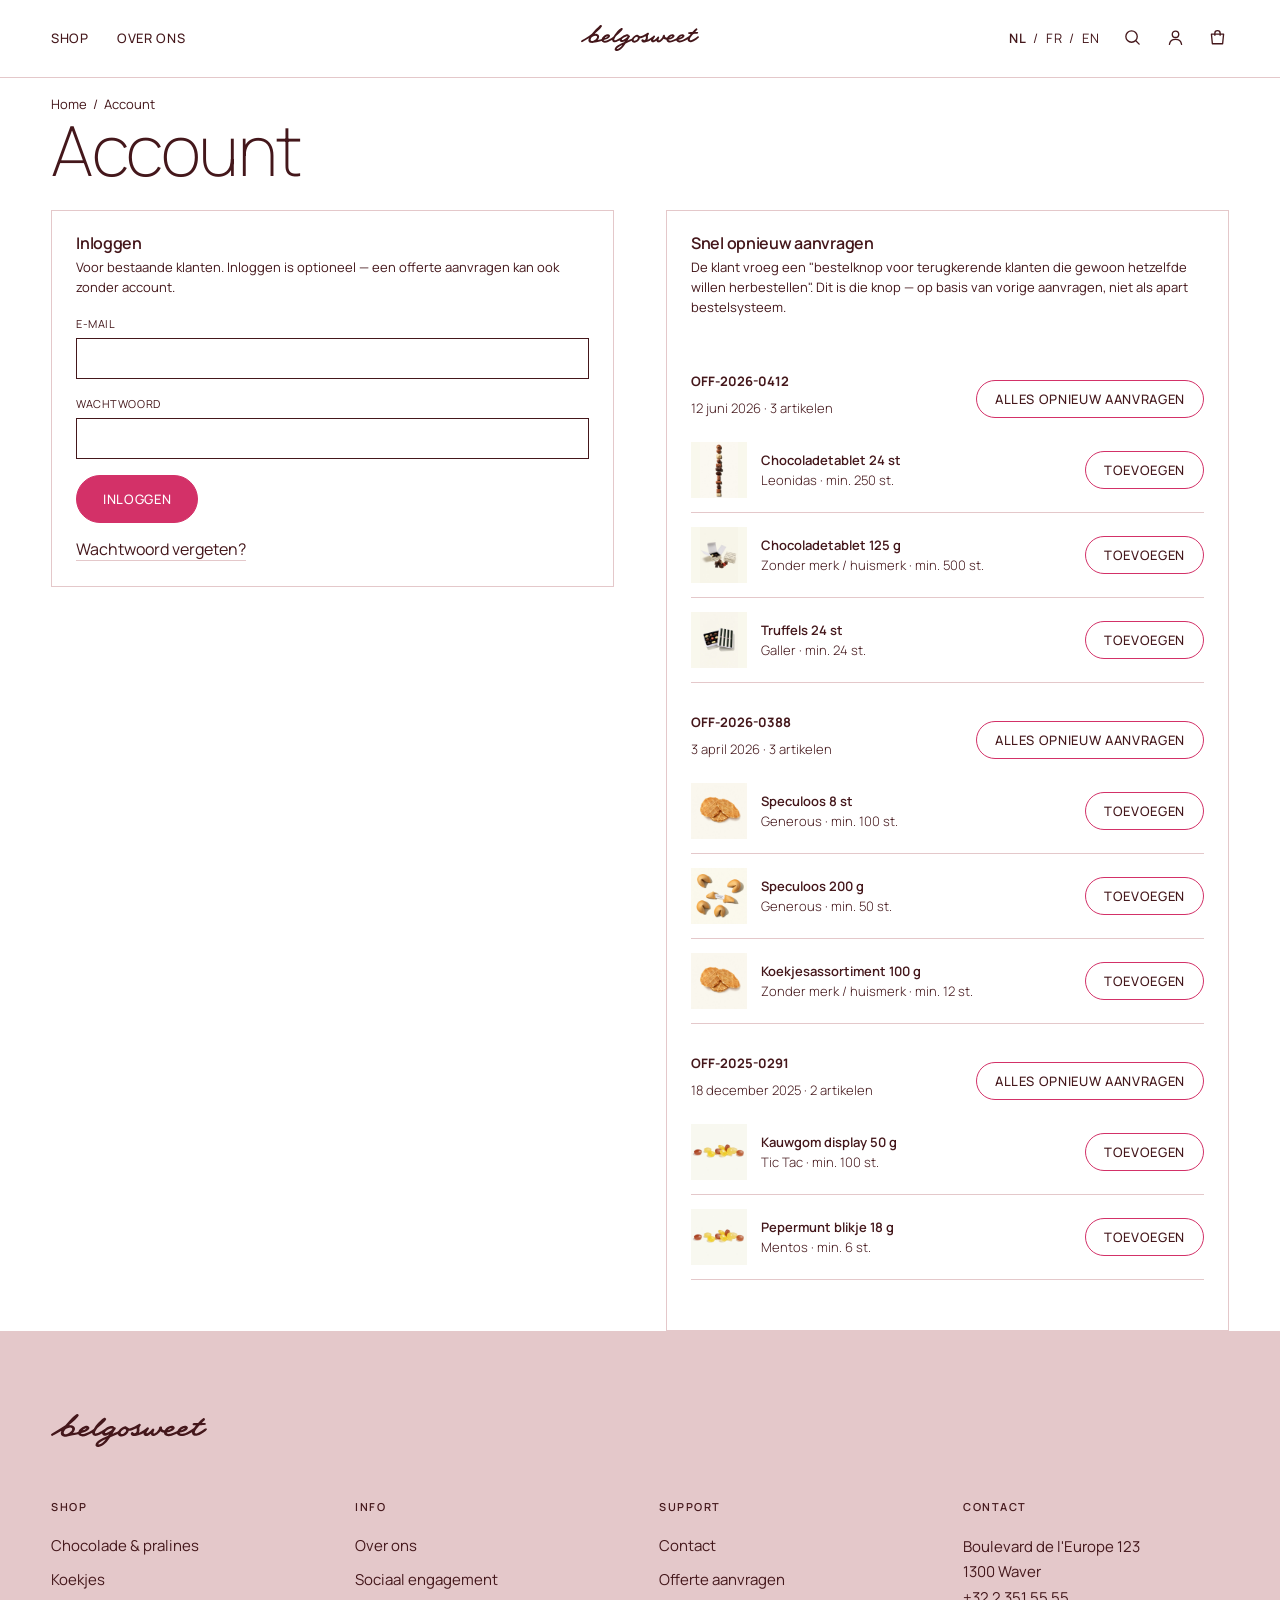
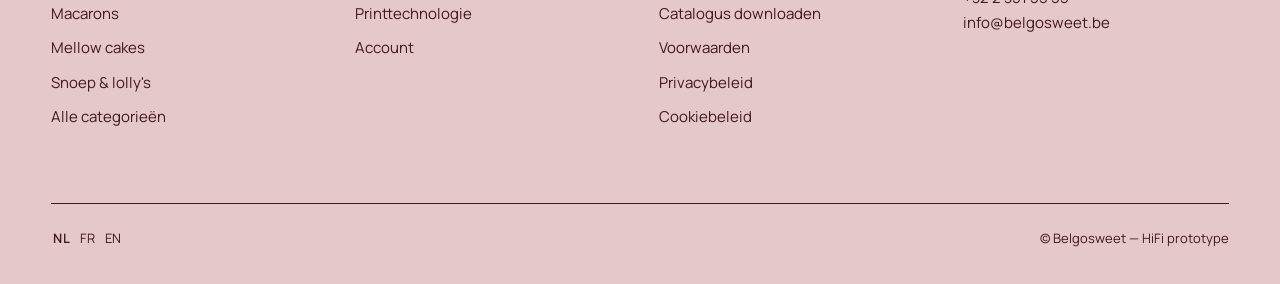
==== commit 3382d30a: "fonts" ====
--- a/account.html
+++ b/account.html
@@ -7,6 +7,7 @@
 <link rel="icon" href="assets/logo/favicon.svg" type="image/svg+xml">
 <link rel="stylesheet" href="assets/css/colors.css">
 <link rel="stylesheet" href="assets/css/fonts.css">
+  <link rel="stylesheet" href="assets/css/type.css">
 <link rel="stylesheet" href="styles.css">
 </head>
 <body data-page="account">
--- a/assets/css/colors.css
+++ b/assets/css/colors.css
@@ -33,6 +33,27 @@
   --magenta:  #D33168;   /* Felroze / Magenta            211, 49,104 */
 
 
+  /* ---- 1b. Wit ---------------------------------------------- */
+  /* Zuiver wit stond NIET in de oorspronkelijke zes. Het is er op
+     uitdrukkelijk verzoek bijgekomen als paginagrond, en dat heeft
+     één gevolg dat je moet kennen: crème is daarmee gepromoveerd
+     van "de grond van het scherm" naar "een vlak op het scherm".
+     Productbeelden staan nu op crème en dat crème leest alleen als
+     vlak zolang de pagina eromheen wit is.
+
+     Wit is grond, en sinds de CTA een vol magenta vlak is ook
+     de tekstkleur van dat ene label: wit op magenta haalt 4.76:1
+     waar crème op 4.46:1 blijft steken. Zie §6.
+
+     Donkerrood haalt op wit 15.17:1 (nog iets meer dan de 14.22:1
+     op crème), dus de tekstregels uit §2 blijven onveranderd
+     gelden. Eén ding wordt wél zwakker: roze op wit is 1.40:1
+     tegenover 1.47:1 op crème. Decoratieve lijnen fluisteren op
+     een witte pagina dus nog zachter dan ze al deden. */
+
+  --white:    #FFFFFF;   /* Paginagrond                  255,255,255 */
+
+
   /* ---- 2. Tekst op lichte vlakken --------------------------- */
   /* Donkerrood haalt 14.22:1 op crème, 9.69:1 op roze en
      8.10:1 op salie. Het is de enige tekstkleur op licht.
@@ -65,9 +86,14 @@
      zijn de zachte vlakken die het ritme breken — nooit twee
      direct na elkaar. */
 
-  --paper:     var(--cream);
+  --paper:     var(--white);  /* de pagina zelf                       */
   --paper-2:   var(--pink);
-  --surface:   var(--pink);   /* beeldvlak; donkerrood erop = 9.69:1 */
+  /* Het beeldvlak was roze zolang de pagina crème was. Nu de pagina wit
+     is, is crème precies het juiste vlak: het licht ver genoeg op tegen
+     wit om een tegel af te bakenen, en het is exact de grond waarop de
+     productopnames zijn gefotografeerd (#F9F9F0). Het product lijkt
+     daardoor vrij te staan in plaats van in een fotokadertje. */
+  --surface:   var(--cream);  /* beeldvlak; donkerrood erop = 14.22:1 */
   --band-pink: var(--pink);
   --band-sage: var(--sage);
 
@@ -81,14 +107,35 @@
   --on-void-2: var(--sage);   /*  8.45:1 */
 
 
-  /* ---- 6. Accent ------------------------------------------- */
-  /* Magenta haalt nergens 4.5:1 — op crème blijft het op 4.46:1
-     steken. Het draagt daarom NOOIT lopende tekst. Wel: vlakken,
-     grote displaytekst (>=24px, of >=18.7px bold), randen en
-     markeringen. De primaire CTA is donkerrood, niet magenta. */
+  /* ---- 6. Accent en actie ---------------------------------- */
+  /* Twee verschillende dingen die vroeger één token waren.
 
-  --accent:    var(--magenta);
-  --accent-on: var(--cream);
+     ACCENT is decoratief: scheidingslijnen, sectieranden, het
+     streepje voor een bovenkopje, de rand van een badge. Dat is
+     ROZE. Roze op wit haalt 1.40:1 en op crème 1.47:1 — genoeg om
+     een vlak af te bakenen, te weinig om iets te roepen. Precies
+     wat een decoratieve lijn moet doen.
+
+     CTA is magenta, en magenta is NERGENS anders. Eén kleur die
+     alleen op "hier klik je" staat, blijft dat betekenen; dezelfde
+     kleur op koppen, prijzen, vinkjes en sectielijnen betekent
+     niets meer. De hele site draait op crème en roze, en magenta
+     is het enige punt waar dat wordt doorbroken.
+
+     Let op de tekstkleur die bij magenta hoort: WIT, niet crème.
+     Crème op magenta is 4.46:1 en zakt daarmee onder de 4.5:1 die
+     lopende tekst nodig heeft — een knoplabel van 13px valt daar
+     precies buiten. Wit op magenta is 4.76:1 en haalt het wel.
+     Dat verschil van 0.3 is de reden dat --on-cta bestaat.
+
+     Roze draagt zelf nooit tekst, dus wat op een roze vlak staat
+     is donkerrood (9.69:1). Vandaar --accent-on. */
+
+  --accent:    var(--pink);
+  --accent-on: var(--ink);     /* donkerrood op roze,  9.69:1 */
+
+  --cta:       var(--magenta); /* uitsluitend knoppen en CTA-randen */
+  --on-cta:    var(--white);   /* wit op magenta,      4.76:1 */
 
 
   /* ---- 7. Legacy-aliassen ---------------------------------- */
--- a/assets/css/fonts.css
+++ b/assets/css/fonts.css
@@ -23,7 +23,22 @@
 }
 
 /* Statische fallbacks voor browsers zonder variable-font-ondersteuning.
-   Alleen de gewichten die de schaal in BRANDING.md §3.3 echt gebruikt. */
+   Alleen de gewichten die de schaal in BRANDING.md §3.3 echt gebruikt.
+
+   200 en 300 staan hier sinds de koppen van 700 naar 200 gingen. Zonder
+   deze twee valt een browser zonder variable-font-ondersteuning terug op
+   het dichtstbijzijnde gewicht dat hij wél kent — 400 — en dan verdwijnt
+   het hele verschil tussen kop en lopende tekst. */
+@font-face{
+  font-family:"Manrope Static";
+  src:url("../fonts/static/Manrope-ExtraLight.ttf") format("truetype");
+  font-weight:200; font-style:normal; font-display:swap;
+}
+@font-face{
+  font-family:"Manrope Static";
+  src:url("../fonts/static/Manrope-Light.ttf") format("truetype");
+  font-weight:300; font-style:normal; font-display:swap;
+}
 @font-face{
   font-family:"Manrope Static";
   src:url("../fonts/static/Manrope-Regular.ttf") format("truetype");
--- a/assets/css/type.css
+++ b/assets/css/type.css
@@ -0,0 +1,84 @@
+/* ============================================================
+   Belgosweet — typografische schaal
+   ------------------------------------------------------------
+   De tegenhanger van colors.css. Dat bestand bevat zes
+   hexwaarden en dwingt daarmee het palet af; dit bestand bevat
+   dertien groottes en acht spatiëringen en dwingt daarmee de
+   schaal af.
+
+   REGEL: styles.css bevat geen enkele losse font-size meer.
+   Wie een grootte nodig heeft, kiest een token. Wie vindt dat
+   er een stap ontbreekt, voegt hem HIER toe — met een reden.
+
+   Zonder deze regel liep het uit de hand: 151 losse
+   font-size-declaraties, 41 verschillende waarden, 22 aparte
+   clamp()-curves, 34 spatiëringen. Groottes stonden bovendien
+   in twee eenheden door elkaar (13px én 0.8125rem is dezelfde
+   letter, twee keer opgeschreven).
+
+   Laden NA fonts.css, VÓÓR styles.css. Zie BRANDING.md §3.
+   ============================================================ */
+
+:root{
+
+  /* ---- Koppen -------------------------------------------------
+     Vier stappen. Allemaal gewicht 200 (zie styles.css h1,h2,h3);
+     alleen h1.display staat op 700. De rangorde komt van grootte,
+     niet van gewicht. */
+
+  /* Hero. Eén per pagina. */
+  --fs-display:clamp(2.7rem, 6.6vw, 5.6rem);
+
+  /* Paginakop en categoriekop. */
+  --fs-title:clamp(2.5rem, 5.4vw, 4.4rem);
+
+  /* Sectiekop, productnaam, groot statement.
+     Vervangt vier bijna-identieke curves die naast elkaar op
+     één pagina als een wiebel lazen. */
+  --fs-head:clamp(1.9rem, 3.4vw, 3rem);
+
+  /* Subkop, prijsuitspraak, zoekveld, afsluiter-lede. */
+  --fs-sub:clamp(1.5rem, 2.2vw, 2.1rem);
+
+  /* ---- Ondersteunende tekst ----------------------------------
+     De ondergrens ligt bewust op 1.15rem (18.4px): dat is de
+     grens waaronder gewicht 200 niet meer draagt. Zie BRANDING
+     §3.3. Zakt deze token, dan moet het gewicht mee omhoog. */
+  --fs-lede:clamp(1.15rem, 1.4vw, 1.35rem);
+
+  /* ---- Lopende tekst ------------------------------------------
+     Blijft 400. Op 16px is 200 op een gewoon scherm te ijl. */
+  --fs-body:1rem;         /* 16 — lopende tekst, kaarttitels     */
+  --fs-body-2:0.9375rem;  /* 15 — footer, verhaalkolom, lijsten  */
+  --fs-sm:0.875rem;       /* 14 — formuliervelden, tekstlinks    */
+  --fs-xs:0.8125rem;      /* 13 — meta, bijschrift, prijsregel   */
+
+  /* ---- Kapitalen ----------------------------------------------
+     Blijven 600: uppercase op klein formaat heeft gewicht nodig,
+     geen elegantie. */
+  --fs-label:0.6875rem;   /* 11 — labels, eyebrows, tabelkoppen  */
+  --fs-micro:0.625rem;    /* 10 — tellers, merktekens            */
+
+  /* ---- Register ------------------------------------------------
+     Het enige grote LICHTE element op de pagina (gewicht 300),
+     en daardoor het element dat opvalt. Altijd tabular-nums. */
+  --fs-num:clamp(1.9rem, 2.6vw, 2.5rem);
+  --fs-num-lg:clamp(2.6rem, 5vw, 4.1rem);
+
+  /* ---- Spatiëring ---------------------------------------------
+     Hangt aan de GROOTTE, niet aan het component. Dat was de
+     tweede bron van drift: elk onderdeel koos zijn eigen waarde.
+
+     Let op de richting: bij dalend gewicht gaat de spatiëring
+     juist OMHOOG (minder negatief). Dikke stokken onderscheiden
+     zich vanzelf; dunne stokken lopen op krappe afstand optisch
+     in elkaar over. */
+  --tr-display:-0.042em;  /* alleen h1.display, 700              */
+  --tr-tight:-0.022em;    /* display 200, page-title             */
+  --tr-head:-0.018em;     /* head, sub                           */
+  --tr-num:-0.045em;      /* register — cijfers verdragen krap   */
+  --tr-body:-0.012em;     /* kaarttitels, tegelnamen             */
+  --tr-flat:0;            /* lopende tekst, bijschriften         */
+  --tr-ui:0.05em;         /* kapitalen 12px+: knoppen, velden    */
+  --tr-label:0.14em;      /* kapitalen 11px en kleiner           */
+}
--- a/styles.css
+++ b/styles.css
@@ -40,7 +40,7 @@
   font-family:var(--font-sans);
   color:var(--ink-2);
   background:var(--paper);
-  font-size:16px;
+  font-size:var(--fs-body);
   line-height:1.55;
   -webkit-font-smoothing:antialiased;
   text-rendering:optimizeLegibility;
@@ -60,43 +60,105 @@
 }
 
 /* ---- Typografische schaal ----------------------------------
-   Eén familie: Manrope. Manrope heeft GEEN breedte-as, dus de
-   hiërarchie loopt via gewicht (200–800), grootte en
-   letterafstand — niet meer via `wdth` zoals in de MidFi.
-   Manrope is licht ijl: koppen gaan niet onder 600, anders
-   valt het verschil met de lopende tekst weg. */
+   Groottes en spatiëring staan in assets/css/type.css. Hier
+   staat alleen wat een token NIET kan uitdrukken: welk gewicht
+   bij welke rol hoort, en waarom.
+
+   REGEL: geen losse font-size in dit bestand. Kies een token.
+
+   De hiërarchie komt van GROOTTE, niet van gewicht:
+
+     h1.display     700  het enige zware element, één per pagina
+     koppen         200  extra light, groot — maat doet het werk
+     lede           200  extra light, 18px+
+     lopende tekst  400  regular
+     details        300  light
+     nadruk in tekst 500 <b> in feiten, attributies, actieve staat
+     labels/units   600  semibold, kapitalen
+     register       300  light, groot — de cijfers
+
+   Eén zwaar element werkt; twee maken er een wedstrijd van. Een
+   sectiekop van 50px extra light staat boven lopende tekst van
+   16px regular zonder dat er gewicht aan te pas komt.
+
+   Daardoor is het aantallenregister het enige grote LICHTE
+   element op de pagina — en dat maakt het het element dat opvalt.
+
+   Waar de grens ligt: gewicht 200 heeft formaat nodig. Boven
+   ± 18px draagt het; daaronder worden de stokken te dun, zeker
+   op een scherm zonder hoge pixeldichtheid. Lopende tekst blijft
+   daarom 400 en kleine kapitalen blijven 600. Let op: een
+   contrastcontrole vangt dit NIET — die rekent op kleur, niet op
+   streekdikte. Dit is een leesbaarheidsgrens, geen contrastgrens.
+
+   500 en 600 zijn geen dubbeling: 500 is nadruk BINNEN lopende
+   tekst, 600 is de kapitalenfamilie en actieve UI-staten. */
 
 h1,h2,h3{
   color:var(--ink);
-  font-weight:700;
-  line-height:1.05;
-  letter-spacing:-0.025em;
+  font-weight:200;
+  line-height:1.1;
+  letter-spacing:var(--tr-head);
   text-wrap:balance;
   margin:0;
 }
 
+/* De uitzondering hangt aan het ELEMENT, niet aan de klasse: h1.display is
+   vet, .display op wat dan ook is extra light. Dat is met opzet, want
+   .display staat op drie plekken en maar twee daarvan zijn een H1 — de
+   afsluiter op de home gebruikt dezelfde maat voor een H2. Zou het vet aan
+   de klasse hangen, dan is die afsluiter net zo zwaar als de hero en heb je
+   twee zware elementen op één pagina. Eén zwaar element werkt; twee maken
+   er een wedstrijd van.
+
+   Let op de spatiëring: die gaat bij 200 juist OMHOOG (minder negatief).
+   Bij een vette kop mogen letters tegen elkaar aan omdat de stokken dik
+   genoeg zijn om zich te onderscheiden; bij extra light lopen dunne
+   stokken op krappe afstand optisch in elkaar over. Vandaar -0.042em op de
+   vette H1 en -0.022em op dezelfde maat in extra light. */
 .display{
-  font-size:clamp(2.6rem, 6.4vw, 5.25rem);
-  font-weight:800;
-  line-height:0.98;
-  letter-spacing:-0.038em;
-}
-.h-lg{ font-size:clamp(1.9rem, 3.4vw, 3rem); font-weight:700; letter-spacing:-0.028em; }
-.h-md{ font-size:clamp(1.4rem, 2vw, 1.9rem); font-weight:600; letter-spacing:-0.02em; }
+  font-size:var(--fs-display);
+  font-weight:200;
+  line-height:1.0;
+  letter-spacing:var(--tr-tight);
+}
+h1.display{
+  font-weight:700;
+  line-height:0.96;
+  letter-spacing:var(--tr-display);
+}
+.h-lg{
+  font-size:var(--fs-head);
+  font-weight:200; letter-spacing:var(--tr-head); line-height:1.1;
+}
+/* Sectiekoppen stonden hier in magenta. Ze staan nu donkerrood, net als
+   op elke andere pagina: magenta is voorbehouden aan de CTA. Een kop is
+   geen actie, en een kop die dezelfde kleur draagt als de knop ernaast
+   maakt de knop onvindbaar. De rangorde op de home loopt dus via maat en
+   gewicht — 32-50px vet tegenover 15px lopende tekst — precies zoals
+   colors.css §2 het voorschrijft voor de rest van de site. */
+.h-md{
+  font-size:var(--fs-sub);
+  font-weight:200; letter-spacing:var(--tr-head);
+}
 
 .lede{
-  font-size:clamp(1rem, 1.25vw, 1.15rem);
+  /* Extra light kan hier, maar alleen omdat de ondergrens op 1.15rem
+     (18.4px) ligt. Zakt dit onder ± 18px, dan moet het terug naar 300.
+     Dit is de grens die bepaalt wat wél en niet op 200 mag. */
+  font-size:var(--fs-lede);
+  font-weight:200;
   line-height:1.6;
   color:var(--ink-2);
-  max-width:56ch;
+  max-width:52ch;
   text-wrap:pretty;
 }
-.meta{ font-size:0.8125rem; color:var(--ink-3); letter-spacing:0.005em; }
+.meta{ font-size:var(--fs-xs); font-weight:300; color:var(--ink-3); letter-spacing:var(--tr-flat); }
 
 /* Sparingly. Niet boven elke sectie — dat is precies het
    sjabloon-signaal dat we hier wegwerken. */
 .label{
-  font-size:0.6875rem; text-transform:uppercase; letter-spacing:0.14em;
+  font-size:var(--fs-label); text-transform:uppercase; letter-spacing:var(--tr-label);
   font-weight:600; color:var(--ink-3);
 }
 
@@ -114,9 +176,10 @@
    die als actie lezen zonder knop te worden. */
 .ulink{
   display:inline-block; position:relative; color:var(--ink);
-  font-size:0.875rem; padding-bottom:3px;
+  font-size:var(--fs-sm); padding-bottom:3px;
 }
 .ulink::after{
+  background:var(--ink);
   content:""; position:absolute; left:0; right:0; bottom:0; height:1px;
   background:currentColor; transform-origin:left;
   transition:transform .5s var(--ease);
@@ -151,15 +214,21 @@
 .wordmark{
   grid-column:2; justify-self:center;
   display:flex; align-items:center;
-  font-size:clamp(1.05rem, 1.5vw, 1.3rem);
-  font-weight:700; letter-spacing:0.02em; color:var(--ink);
+  font-size:var(--fs-lede);
+  font-weight:700; letter-spacing:var(--tr-flat); color:var(--ink);
   white-space:nowrap;
 }
 /* Minimum 120px breed (BRANDING.md §4.2) — daaronder lopen de dunne
-   verbindingen in de script dicht. */
+   verbindingen in de script dicht.
+
+   De maat wordt op de BREEDTE gezet, niet op de hoogte. Met een hoogte
+   plus `min-width` won de min-width op smalle schermen van de `width:auto`
+   en werd het logo uitgerekt. Belangrijker nog: het woordmerk in de hero
+   krimpt naar precies deze maat (zie .hero-wordmark) — dat werkt alleen
+   als beide exemplaren dezelfde verhouding houden. */
 .wordmark img{
-  height:clamp(21px, 2.1vw, 27px);
-  width:auto; min-width:120px;
+  width:clamp(118px, 8.8vw, 126px);
+  height:auto;
 }
 
 /* Woordmerk in de footer — iets ruimer, met de vrije ruimte eronder. */
@@ -168,13 +237,13 @@
 
 .nav-left{ grid-column:1; display:flex; align-items:center; gap:clamp(16px, 2.2vw, 32px); }
 .nav-left a{
-  position:relative; font-size:0.8125rem; font-weight:500;
-  letter-spacing:0.08em; text-transform:uppercase; color:var(--ink);
+  position:relative; font-size:var(--fs-xs); font-weight:500;
+  letter-spacing:var(--tr-ui); text-transform:uppercase; color:var(--ink);
   padding:4px 0;
 }
 .nav-left a::after{
-  content:""; position:absolute; left:0; bottom:0; width:100%; height:1px;
-  background:currentColor; transform:scaleX(0); transform-origin:left;
+  content:""; position:absolute; left:0; bottom:0; width:100%; height:2px;
+  background:var(--ink); transform:scaleX(0); transform-origin:left;
   transition:transform .45s var(--ease);
 }
 .nav-left a:hover::after,
@@ -184,7 +253,7 @@
   grid-column:3; justify-self:end;
   display:flex; align-items:center; gap:clamp(12px, 1.6vw, 22px);
 }
-.lang-switch{ display:flex; align-items:center; gap:5px; font-size:0.75rem; letter-spacing:0.06em; color:var(--ink-3); }
+.lang-switch{ display:flex; align-items:center; gap:5px; font-size:var(--fs-xs); letter-spacing:var(--tr-ui); color:var(--ink-3); }
 .lang-switch a{ padding:2px; }
 .lang-switch a.active{ color:var(--ink); font-weight:600; }
 .lang-switch .div{ color:var(--ink-3); }
@@ -201,7 +270,7 @@
   position:absolute; top:1px; right:1px;
   min-width:15px; height:15px; padding:0 3px;
   background:var(--ink); color:var(--paper);
-  font-size:9px; font-weight:600; line-height:15px; text-align:center;
+  font-size:var(--fs-micro); font-weight:600; line-height:15px; text-align:center;
   border-radius:100px;
 }
 .icon-btn .count[data-empty="true"]{ display:none; }
@@ -213,6 +282,10 @@
 .mega{
   position:absolute; top:100%; left:0; right:0;
   background:var(--paper);
+  /* Dicht is dit paneel 0 hoog plus 1px rand. Zonder padding-box zou de
+     achtergrond ónder die rand doorlopen en over een donkere hero een
+     witte haarlijn trekken die er niet hoort. */
+  background-clip:padding-box;
   border-bottom:1px solid transparent;
   display:grid; grid-template-rows:0fr;
   opacity:0; pointer-events:none;
@@ -225,31 +298,50 @@
 }
 .mega > div{ overflow:hidden; }
 
+/* Seizoensregel bovenaan het paneel. Dit is een link, dus een bedienbaar
+   element, en dan moet de rand 3:1 halen — roze doet 1,40:1. Donkerrood
+   dus, net als bij de andere bedienbare randen. */
+.mega-season{
+  display:flex; align-items:center; gap:16px; flex-wrap:wrap;
+  margin-top:clamp(22px, 2.4vw, 34px);
+  padding:16px 20px;
+  border:1.5px solid var(--control);
+  color:var(--ink);
+  transition:background .3s var(--ease);
+}
+.mega-season:hover{ background:var(--paper-2); }
+.mega-season-k{
+  font-size:var(--fs-label); font-weight:700; text-transform:uppercase;
+  letter-spacing:var(--tr-label); white-space:nowrap;
+}
+.mega-season-v{ font-size:var(--fs-body-2); color:var(--ink-2); }
+.mega-season svg{ margin-left:auto; width:16px; height:16px; flex:0 0 auto; }
+
 .mega-inner{
   display:grid; grid-template-columns:repeat(4, 1fr);
   gap:clamp(20px, 2.4vw, 44px);
-  padding:clamp(28px, 3vw, 44px) 0 clamp(24px, 2.6vw, 36px);
+  padding:clamp(22px, 2.4vw, 34px) 0 clamp(24px, 2.6vw, 36px);
 }
 .mega-col-title{
   display:block; padding-bottom:12px; margin-bottom:6px;
   border-bottom:1px solid var(--rule);
-  font-size:0.6875rem; text-transform:uppercase; letter-spacing:0.13em;
+  font-size:var(--fs-label); text-transform:uppercase; letter-spacing:var(--tr-label);
   font-weight:600; color:var(--ink);
 }
 .mega-col a:not(.mega-col-title){
   display:flex; justify-content:space-between; align-items:baseline; gap:12px;
-  padding:8px 0; font-size:0.9375rem; color:var(--ink-2);
+  padding:8px 0; font-size:var(--fs-body-2); color:var(--ink-2);
   transition:padding-left .4s var(--ease), color .3s var(--ease);
 }
 .mega-col a:not(.mega-col-title):hover{ color:var(--ink); padding-left:7px; }
-.mega-col a span{ font-size:0.75rem; color:var(--ink-3); font-variant-numeric:tabular-nums; }
+.mega-col a span{ font-size:var(--fs-xs); color:var(--ink-3); font-variant-numeric:tabular-nums; }
 
 .mega-foot{
   display:flex; justify-content:space-between; align-items:center;
   gap:20px; flex-wrap:wrap;
   border-top:1px solid var(--rule);
   padding:16px 0 clamp(26px, 2.8vw, 38px);
-  font-size:0.8125rem; color:var(--ink-3);
+  font-size:var(--fs-xs); color:var(--ink-3);
 }
 
 /* Zoeken schuift open onder de header i.p.v. permanent een veld
@@ -259,39 +351,52 @@
   border-bottom:1px solid transparent;
   transition:grid-template-rows .5s var(--ease), border-color .5s var(--ease);
   background:var(--paper);
+  background-clip:padding-box;   /* zie .mega */
 }
 .search-panel.open{ grid-template-rows:1fr; border-bottom-color:var(--rule); }
 .search-panel > div{ overflow:hidden; }
 .search-panel form{ display:flex; align-items:center; gap:14px; padding:22px 0 26px; }
 .search-panel input{
   flex:1 1 auto; border:none; border-bottom:1px solid var(--rule-2); background:none;
-  font-size:clamp(1.25rem, 2.6vw, 1.9rem); font-weight:500;
-  padding:8px 0; color:var(--ink); letter-spacing:-0.02em;
+  font-size:var(--fs-sub); font-weight:500;
+  padding:8px 0; color:var(--ink); letter-spacing:var(--tr-tight);
 }
 .search-panel input::placeholder{ color:var(--ink-3); }
 .search-panel input:focus{ outline:none; border-bottom-color:var(--ink); }
-.search-panel .hint{ font-size:0.8125rem; color:var(--ink-3); white-space:nowrap; }
+.search-panel .hint{ font-size:var(--fs-xs); color:var(--ink-3); white-space:nowrap; }
 
 /* Vaste offerte-CTA. Blijft altijd actief ogen, ook bij lege lijst —
    dit was expliciet een UX-probleem op de huidige site. */
+/* Dit is de enige plek op de site waar magenta staat, en daarom staat het
+   hier ook vol. De secundaire knop is de omtrek — magenta op wit is
+   4,46:1, ruim boven de 3:1 die voor de rand van een bedienbaar element
+   geldt — met het woord in donkerrood. De primaire knop is het volle
+   vlak, en dan draagt het label WIT en geen crème: op 13px geldt de
+   4,5:1-grens voor lopende tekst, crème blijft daar met 4,46:1 net onder
+   en wit haalt 4,76:1. Zie colors.css §6.
+
+   De omkering bij hover is met opzet dezelfde beweging in beide
+   richtingen: de omtrek loopt vol, het volle vlak wordt donkerrood. Zo
+   bevestigt de knop de aanwijzing zonder dat er een tweede tint magenta
+   nodig is — die bestaat niet en mag niet gemengd worden. */
 .cta-btn{
   display:inline-flex; align-items:center; justify-content:center; gap:9px;
-  border:1px solid var(--ink); background:transparent; color:var(--ink);
-  padding:14px 26px; font-size:0.8125rem; font-weight:500;
-  letter-spacing:0.05em; text-transform:uppercase;
+  border:1.5px solid var(--cta); background:transparent; color:var(--ink);
+  padding:14px 26px; font-size:var(--fs-xs); font-weight:500;
+  letter-spacing:var(--tr-ui); text-transform:uppercase;
   white-space:nowrap; text-align:center; border-radius:100px;
   transition:background .4s var(--ease), color .4s var(--ease),
              border-color .4s var(--ease), opacity .3s var(--ease);
 }
-.cta-btn:hover{ background:var(--ink); color:var(--paper); }
-.cta-btn.primary{ background:var(--ink); color:var(--paper); }
-.cta-btn.primary:hover{ background:var(--green); }
-.cta-btn.small{ padding:9px 18px; font-size:0.75rem; }
+.cta-btn:hover{ background:var(--cta); color:var(--on-cta); border-color:var(--cta); }
+.cta-btn.primary{ background:var(--cta); color:var(--on-cta); border-color:var(--cta); }
+.cta-btn.primary:hover{ background:var(--ink); color:var(--on-cta); border-color:var(--ink); }
+.cta-btn.small{ padding:9px 18px; font-size:var(--fs-xs); }
 .cta-btn[disabled]{ opacity:.45; pointer-events:none; }
 
 .quote-count{
   display:inline-block; min-width:18px; padding:0 5px; margin-left:7px;
-  border:1px solid currentColor; font-size:10px; line-height:15px; text-align:center;
+  border:1px solid currentColor; font-size:var(--fs-micro); line-height:15px; text-align:center;
   border-radius:100px;
 }
 
@@ -313,8 +418,8 @@
 .mobile-drawer a{
   display:flex; justify-content:space-between; align-items:center;
   padding:20px 0; border-bottom:1px solid var(--rule);
-  font-size:1.35rem; font-weight:600; color:var(--ink);
-  letter-spacing:-0.02em;
+  font-size:var(--fs-lede); font-weight:600; color:var(--ink);
+  letter-spacing:var(--tr-tight);
 }
 .mobile-drawer .drawer-foot{ padding:28px 0; display:flex; flex-direction:column; gap:16px; }
 .mobile-drawer .cta-btn{ width:100%; }
@@ -323,7 +428,7 @@
    Breadcrumb — bestond nergens op de huidige site
    ============================================================ */
 
-.breadcrumb{ font-size:12px; color:var(--ink-soft); padding:16px 0 0; }
+.breadcrumb{ font-size:var(--fs-xs); color:var(--ink-soft); padding:16px 0 0; }
 .breadcrumb a:hover{ color:var(--ink); text-decoration:underline; }
 .breadcrumb .sep{ padding:0 6px; color:var(--ink-3); }
 
@@ -339,24 +444,31 @@
   display:flex; align-items:flex-end; justify-content:space-between;
   gap:24px; flex-wrap:wrap;
 }
+/* Het streepje ervoor stond in magenta en staat nu donkerrood: magenta is
+   voorbehouden aan de CTA, en roze zou op wit (1,40:1) wegvallen. Het is
+   twee pixels hoog, dus donkerrood roept hier niets — het markeert. */
 .eyebrow{
-  font-size:0.6875rem; text-transform:uppercase; letter-spacing:.16em;
+  display:flex; align-items:center; gap:10px;
+  font-size:var(--fs-label); text-transform:uppercase; letter-spacing:var(--tr-label);
   font-weight:600; color:var(--ink); margin:0 0 14px;
 }
+.eyebrow::before{
+  content:""; flex:0 0 auto; width:22px; height:2px; background:var(--ink);
+}
 .section-title{
-  font-size:clamp(1.6rem, 2.8vw, 2.4rem); font-weight:700;
-  margin:0; letter-spacing:-.028em; line-height:1.06;
+  font-size:var(--fs-head); font-weight:200;
+  margin:0; letter-spacing:var(--tr-head); line-height:1.1;
 }
 .page-title{
-  font-size:clamp(2.4rem, 5vw, 4rem); font-weight:800;
-  margin:0; letter-spacing:-.038em; line-height:1.0;
+  font-size:var(--fs-title); font-weight:200;
+  margin:0; letter-spacing:var(--tr-tight); line-height:1.04;
 }
 .section-sub{
-  font-size:0.9375rem; line-height:1.6; color:var(--ink);
-  margin:14px 0 0; max-width:52ch;
+  font-size:var(--fs-body); font-weight:300; line-height:1.62; color:var(--ink);
+  margin:16px 0 0; max-width:50ch;
 }
 .link-more{
-  font-size:0.8125rem; letter-spacing:.02em; color:var(--ink);
+  font-size:var(--fs-xs); letter-spacing:var(--tr-flat); color:var(--ink);
   border-bottom:1px solid var(--ink); padding-bottom:3px;
 }
 
@@ -372,7 +484,7 @@
   background-size:min(24%, 96px);
   border:none;
   display:flex; align-items:flex-end; justify-content:center;
-  color:var(--ink-3); font-size:11px; text-transform:uppercase; letter-spacing:.05em;
+  color:var(--ink-3); font-size:var(--fs-label); text-transform:uppercase; letter-spacing:var(--tr-ui);
   min-height:100px; text-align:center; padding:8px 8px 12px;
   transition:background-size .7s var(--ease), background-color .5s var(--ease);
 }
@@ -382,6 +494,41 @@
   background-image:none;          /* te klein voor merkteken én bijschrift */
   align-items:center; padding:8px;
 }
+/* --- Beeldvlak MET foto ---
+   De .ph blijft de doos die de maat bepaalt (aspect-ratio, min-height,
+   de kleurgrond) en de foto legt zich er absoluut overheen. Zo hoeft
+   geen enkele bestaande maatregel te wijken en valt een vlak zonder
+   foto terug op precies het merkteken-op-kleur dat er stond.
+
+   De grond blijft eronder staan en is zichtbaar zolang de foto laadt:
+   roze of salie, nooit wit. */
+/* De padding op .ph is er voor het bijschrift van een LEEG vlak. Staat er
+   een foto in, dan moet die tot de rand lopen: een absoluut gepositioneerd
+   kind rekent `inset:0` af tegen de padding-box, dus zonder deze regel
+   houdt het beeld een randje grond over aan alle vier de kanten. */
+.ph.has-img{ position:relative; overflow:hidden; padding:0; }
+.ph.has-img > img{
+  position:absolute; inset:0;
+  width:100%; height:100%;
+  object-fit:cover; display:block;
+  transition:transform .8s var(--ease);
+}
+/* Dezelfde beweging als het merkteken op een leeg vlak maakte: de kaart
+   reageert, zonder dat er een kader oplicht. */
+.card:hover .ph.has-img > img,
+.tile:hover .ph.has-img > img,
+.cc-slide:hover .ph.has-img > img{ transform:scale(1.045); }
+
+/* --- Productbeeld: het object, niet het kader ---
+   De aangeleverde productopnames staan als los object op een egale grond
+   van #F9F9F0 — praktisch --cream. Met `contain` op datzelfde crème valt
+   de rand van de foto weg tegen de pagina en lijkt het product vrij te
+   staan. Met `cover` zou een staande verpakkingsfoto bovendien bovenaan
+   en onderaan afgesneden worden; juist bij een doos is dat het deel dat
+   je wil zien. */
+.ph.has-img.contain{ background-color:var(--cream); }
+.ph.has-img.contain > img{ object-fit:contain; }
+
 .ph.square{ aspect-ratio:1/1; min-height:0; }
 .ph.wide{ aspect-ratio:16/9; min-height:0; }
 .ph.fill{ height:100%; min-height:300px; border:none; }
@@ -389,7 +536,7 @@
 /* De vulbalken uit de wireframe zijn weg. Waar de tekst echt nog van de
    klant moet komen (voorwaarden, privacy, cookies) staat dat er nu gewoon. */
 .copy-pending{
-  font-size:0.9375rem; color:var(--ink);
+  font-size:var(--fs-body-2); color:var(--ink);
   border-left:2px solid var(--rule-2); padding-left:14px; margin:10px 0 22px;
 }
 .line{ height:9px; background:var(--line-soft); margin:8px 0; }
@@ -407,49 +554,175 @@
    is er geen fotografie, dus draagt schaal en compositie het.
    ============================================================ */
 
+/* De hero: twee donkere panelen naast elkaar, het woordmerk groot bovenin,
+   de belofte links uitgelijnd in een blok dat zelf gecentreerd staat.
+
+   De sectie loopt tot de bovenrand van het scherm en de navigatie zweeft
+   erop. Dat gebeurt niet met een negatieve marge maar door de header op
+   de home uit de flow te halen (zie hieronder): de balk is daar 78px hoog
+   — 76px raster plus twee randen van de dichte uitschuifpanelen — en dat
+   getal met de hand natrekken in een marge is precies het soort ding dat
+   stilletjes scheef gaat zodra iemand aan die panelen komt. */
 .hero-full{
   position:relative;
-  min-height:min(94svh, 900px);
-  display:flex; flex-direction:column; justify-content:flex-end;
-  background:var(--surface); color:var(--ink-2);
-  overflow:hidden;
-  isolation:isolate;
-  border-bottom:1px solid var(--rule-2);
-}
-/* Het hele hero-vlak ís de beeldplaats — tot de fotografie er is, draagt
-   het de verticale banen uit assets/pattern/Vertical-pattern.svg. Dat
-   bestand is acht gelijke banen (60.02 van 479.73 eenheden), afwisselend
-   crème en donkergroen. Hier één op één overgenomen als CSS, zodat het
-   meeschaalt in plaats van te tegelen. */
-.hero-canvas{
-  position:absolute; inset:0; z-index:-2;
-  --stripe:clamp(44px, 12.5vw, 190px);   /* 12.5vw = altijd acht banen */
-  background:repeating-linear-gradient(90deg,
-    var(--cream) 0 var(--stripe),
-    var(--green) var(--stripe) calc(var(--stripe) * 2));
-}
-.hero-vignette{ display:none; }
-.hero-tag{
-  position:absolute; top:28px; left:var(--gutter);
-  font-size:0.6875rem; letter-spacing:0.16em; text-transform:uppercase;
-  color:var(--on-void); background:var(--burgundy); padding:6px 12px;
-}
-
-.hero-inner-full{ padding-bottom:clamp(40px, 6vw, 76px); }
-.hero-panel{
-  background:var(--pink);
-  padding:clamp(30px, 3.6vw, 58px) clamp(28px, 3.4vw, 56px) clamp(32px, 3.8vw, 60px);
-  max-width:min(660px, 100%);
-}
-.hero-full .display{ max-width:16ch; color:var(--ink); }
-.hero-full .lede{ color:var(--ink-2); max-width:46ch; margin-top:26px; }
-.hero-actions{ display:flex; gap:14px; flex-wrap:wrap; margin-top:38px; }
+  min-height:100svh;
+  display:flex; flex-direction:column;
+  background:var(--void);
+  color:var(--on-void);
+}
+
+/* Twee panelen, elk een halve breedte. Op smal formaat is één beeld
+   sterker dan twee snippers, dus dan valt het rechterpaneel weg. */
+.hero-media{
+  position:absolute; inset:0; z-index:0;
+  display:grid; grid-template-columns:1fr 1fr;
+}
+.hero-shot{ position:relative; overflow:hidden; }
+.hero-shot img{ width:100%; height:100%; object-fit:cover; display:block; }
+
+/* Donkergroene sluier over allebei. Twee taken: de twee opnames naar
+   dezelfde toon trekken (de cacao is warmer en lichter dan de macarons),
+   en de tekst een gegarandeerde ondergrond geven.
+
+   40% is de ondergrens, gemeten op het lichtste stuk cacao onder elke
+   tekstregel. De maat wordt gezet door het bovenschrift in salie, niet
+   door de kop: crème staat er sowieso ruim boven.
+
+     sluier   salie (12px)   crème
+      .34        4,5:1        7,9:1   bovenschrift net te weinig
+      .40        4,8:1        8,4:1   gehaald
+      .50        5,3:1        9,3:1   ruim, maar het beeld dooft
+
+   Wissel je van hero-opname, meet dan opnieuw. */
+.hero-media::after{
+  content:""; position:absolute; inset:0;
+  background:var(--void); opacity:.40;
+}
+
+/* --- Het woordmerk dat in de header dokt ---
+   Sticky, niet absoluut: het blijft bovenin het scherm hangen terwijl de
+   hero eronder doorschuift, en krimpt ondertussen. Zo is de aanloop niet
+   afhankelijk van waar het toevallig staat — app.js bepaalt de afstand.
+
+   transform-origin op BOVEN-midden: het krimpt naar zijn eigen bovenrand
+   toe, en app.js schuift het in datzelfde gebaar naar de plek van het
+   headerlogo. Op het eindpunt dekken de twee elkaar exact en wisselt de
+   dekking om. Dit exemplaar is crème (op donker beeld), het exemplaar in
+   de header is donkerrood (op de witte balk die op datzelfde moment
+   verschijnt) — de omslag leest als één logo dat van kleur wisselt met
+   zijn ondergrond. */
+.hero-wordmark{
+  position:absolute; z-index:120;
+  top:clamp(20px, 3.2vh, 42px); left:0; right:0;
+  margin-inline:auto;
+  width:clamp(230px, 30vw, 440px);
+  transform-origin:top center;
+  pointer-events:none;
+  line-height:0;
+  will-change:transform;
+}
+/* Zodra de controller draait wordt het vastgezet aan het scherm. Dat is
+   het verschil tussen "het schuift weg en krimpt tegelijk" en "het blijft
+   staan en krimpt": alleen in het tweede geval doet de transform al het
+   werk en is de landing exact te berekenen. Zonder JS blijft het absoluut
+   staan en scrolt het gewoon met de hero mee weg. */
+body.wm-dock .hero-wordmark{ position:fixed; }
+.hero-wordmark img{ display:block; width:100%; height:auto; }
+
+/* Uitschuifpanelen horen bóven het woordmerk te liggen. */
+body:has(.mega.open) .hero-wordmark,
+body:has(.search-panel.open) .hero-wordmark,
+body:has(.mobile-drawer.open) .hero-wordmark{ z-index:1; }
+
+/* Zolang app.js niet draait (geen JS, of prefers-reduced-motion) blijft
+   het headerlogo staan en het hero-woordmerk op ware grootte. De klassen
+   hieronder worden alleen door de scroll-controller gezet. */
+body.wm-dock .site-header .wordmark{ opacity:0; transition:none; }
+body.wm-dock.wm-docked .site-header .wordmark{ opacity:1; }
+body.wm-dock.wm-docked .hero-wordmark{ opacity:0; }
+
+/* --- De header boven de hero ---
+   Geen ondergrond zolang je in de hero staat; crème navigatie op het
+   donkere beeld. Op het moment dat het logo dokt, wordt het een gewone
+   witte balk. */
+/* Alleen op de home: de balk neemt geen ruimte in, zodat het beeld tot
+   de bovenrand loopt. Gedrag blijft identiek aan sticky — inhoud schuift
+   eronder door — maar de hero begint nu echt op 0. */
+body[data-page="home"] .site-header{ position:fixed; top:0; left:0; right:0; }
+
+body.wm-dock .site-header{ background:transparent; border-bottom-color:transparent; }
+body.wm-dock .site-header .nav-left a,
+body.wm-dock .site-header .nav-toggle,
+body.wm-dock .site-header .icon-btn,
+body.wm-dock .site-header .lang-switch,
+body.wm-dock .site-header .lang-switch a,
+body.wm-dock .site-header .lang-switch .div{ color:var(--on-void); }
+body.wm-dock .site-header .icon-btn .count{ background:var(--on-void); color:var(--ink); }
+
+body.wm-dock.wm-docked .site-header,
+body.wm-dock .site-header:has(.mega.open),
+body.wm-dock .site-header:has(.search-panel.open),
+body.wm-dock:has(.mobile-drawer.open) .site-header{
+  background:var(--paper); border-bottom-color:var(--rule);
+}
+body.wm-dock.wm-docked .site-header .nav-left a,
+body.wm-dock.wm-docked .site-header .nav-toggle,
+body.wm-dock.wm-docked .site-header .icon-btn,
+body.wm-dock.wm-docked .site-header .lang-switch,
+body.wm-dock.wm-docked .site-header .lang-switch a,
+body.wm-dock.wm-docked .site-header .lang-switch .div,
+body.wm-dock .site-header:has(.mega.open) .nav-left a,
+body.wm-dock .site-header:has(.search-panel.open) .nav-left a{ color:var(--ink); }
+body.wm-dock.wm-docked .site-header .icon-btn .count{ background:var(--ink); color:var(--paper); }
+
+/* Paneel open terwijl het logo nog niet gedokt is: dan moet het
+   headerlogo er wél staan, anders is het een lege witte balk. */
+body.wm-dock .site-header:has(.mega.open) .wordmark,
+body.wm-dock .site-header:has(.search-panel.open) .wordmark,
+body.wm-dock:has(.mobile-drawer.open) .site-header .wordmark{ opacity:1; }
+
+/* --- De belofte ---
+   Het blok staat gecentreerd in het scherm, de tekst erbinnen links
+   uitgelijnd. Dat is de compositie uit de referentie: geen gecentreerde
+   regels, maar een gecentreerd blok. */
+.hero-inner-full{
+  position:relative; z-index:1;
+  flex:1 0 auto;
+  display:flex; flex-direction:column; justify-content:center;
+  padding-block:clamp(40px, 7vh, 90px);
+}
+.hero-copy{ max-width:min(680px, 100%); margin-inline:auto; text-align:left; }
+
+.hero-eyebrow{
+  margin:0 0 clamp(14px, 1.6vh, 22px);
+  font-size:var(--fs-xs); font-weight:600;
+  text-transform:uppercase; letter-spacing:var(--tr-label);
+  color:var(--on-void-2);
+}
+/* Alleen kleur en regellengte. Grootte komt uit --fs-display en
+   regelafstand uit h1.display (0.96) — die stonden hier eerder
+   allebei overschreven. De font-size hield de hero op 4.6rem
+   terwijl de afsluiter-H2 op 5.6rem stond: de kop die het
+   zwaarst moest wegen was de kleinste van de twee. En omdat
+   `.hero-full .display` (0,2,0) het wint van `h1.display`
+   (0,1,1) kreeg de vette H1 bovendien 1.0 in plaats van 0.96. */
+.hero-full .display{
+  color:var(--on-void);
+  max-width:14ch;
+}
+/* Gewicht 300 in plaats van de 200 uit .lede: dit is het enige
+   lede-blok op een donkere ondergrond, en lichte tekst op donker
+   oogt door halatie dunner dan hij is. Bewuste uitzondering. */
+.hero-full .lede{
+  color:var(--on-void); margin-top:clamp(18px, 2.4vh, 28px);
+  font-weight:300; max-width:44ch;
+}
 
 .hero-bar{
   display:flex; justify-content:space-between; align-items:center; gap:20px;
   border-top:1px solid var(--rule-2);
   padding:20px 0 26px; flex-wrap:wrap;
-  font-size:0.8125rem; color:var(--ink-3);
+  font-size:var(--fs-xs); color:var(--ink-3);
 }
 .hero-facts{ display:flex; gap:clamp(20px, 3.5vw, 52px); flex-wrap:wrap; }
 .hero-facts b{ color:var(--ink); font-weight:500; }
@@ -497,16 +770,18 @@
 
 .fam-head{
   display:flex; justify-content:space-between; align-items:baseline; gap:12px;
-  border-top:1px solid var(--ink);
+  border-top:2px solid var(--accent);
   padding-top:14px; margin:16px 0 6px;
 }
+/* 15-18px is te klein voor 200. Van 700 naar 400 haalt het gewicht er
+   wel uit zonder de naam te laten verdwijnen. */
 .fam-name{
-  font-size:clamp(0.95rem, 1.2vw, 1.1rem);
-  font-weight:700;
-  letter-spacing:-0.01em; color:var(--ink);
+  font-size:var(--fs-body);
+  font-weight:400;
+  letter-spacing:var(--tr-flat); color:var(--ink);
 }
 .fam-total{
-  font-size:0.75rem; color:var(--ink-3);
+  font-size:var(--fs-xs); color:var(--ink-3);
   font-variant-numeric:tabular-nums; white-space:nowrap;
 }
 .fam-list{ list-style:none; margin:0; padding:0; }
@@ -518,13 +793,13 @@
 .fam-list a:hover,
 .fam-list a:focus-visible{ padding-left:9px; }
 .fam-cat{
-  font-size:0.9375rem; color:var(--ink-2); line-height:1.35;
+  font-size:var(--fs-body-2); color:var(--ink-2); line-height:1.35;
   transition:color .3s var(--ease);
 }
 .fam-list a:hover .fam-cat,
 .fam-list a:focus-visible .fam-cat{ color:var(--ink); }
 .fam-n{
-  font-size:0.75rem; color:var(--ink-3);
+  font-size:var(--fs-xs); color:var(--ink-3);
   font-variant-numeric:tabular-nums; white-space:nowrap;
 }
 
@@ -568,10 +843,20 @@
 }
 /* Niet elke tegel dezelfde grond: een raster van louter roze leest als één
    vlak. Periode 4 op drie kolommen spreidt diagonaal i.p.v. per kolom. */
-.cc-slide:nth-child(even) .ph{ background-color:var(--band-sage); }
-.tile:nth-child(even) .ph{ background-color:var(--band-sage); }
-.catalog-grid .card:nth-child(4n+2) .ph,
-.grid-editorial .card:nth-child(4n+2) .ph{ background-color:var(--band-sage); }
+/* De afwisseling is er om een raster van LEGE vlakken op te breken. Zodra
+   er een foto in zit doet ze het omgekeerde — dan zie je gekleurde
+   kadertjes in plaats van producten — dus ze geldt alleen voor vlakken
+   zonder beeld.
+
+   Crème/roze, niet crème/salie. Salie was hier de laatste plek op de site
+   waar die kleur nog stond, en één kleur die verder nergens terugkomt leest
+   als een vergissing in plaats van als systeem. Het verschil tussen crème
+   en roze is kleiner dan tussen crème en salie, maar groot genoeg om het
+   raster op te breken — en dat is alles wat deze regel moet doen. */
+.cc-slide:nth-child(even) .ph:not(.has-img){ background-color:var(--band-pink); }
+.tile:nth-child(even) .ph:not(.has-img){ background-color:var(--band-pink); }
+.catalog-grid .card:nth-child(4n+2) .ph:not(.has-img),
+.grid-editorial .card:nth-child(4n+2) .ph:not(.has-img){ background-color:var(--band-pink); }
 .cc-slide .ph{
   aspect-ratio:3/4; min-height:0; border:none;
   transition:transform .8s var(--ease);
@@ -583,10 +868,10 @@
   padding-top:12px; margin-top:12px; border-top:1px solid var(--rule);
 }
 .cc-name{
-  font-size:1rem; color:var(--ink);
-  font-weight:500; letter-spacing:-0.012em; line-height:1.3;
-}
-.cc-n{ font-size:0.75rem; color:var(--ink-3); font-variant-numeric:tabular-nums; }
+  font-size:var(--fs-body); color:var(--ink);
+  font-weight:400; letter-spacing:var(--tr-body); line-height:1.3;
+}
+.cc-n{ font-size:var(--fs-xs); color:var(--ink-3); font-variant-numeric:tabular-nums; }
 .cc-slide:hover .cc-name{ text-decoration:underline; text-underline-offset:3px; }
 
 .cc-nav{
@@ -597,7 +882,7 @@
   transition:opacity .35s var(--ease), background .35s var(--ease);
 }
 .cc-nav svg{ width:17px; height:17px; }
-.cc-nav:hover{ background:var(--paper-2); }
+.cc-nav:hover{ background:var(--paper-2); border-color:var(--control); border-width:1.5px; }
 .cc-nav[disabled]{ opacity:0; pointer-events:none; }
 .cc-prev{ left:calc(var(--gutter) - 23px); }
 .cc-next{ right:calc(var(--gutter) - 23px); }
@@ -631,7 +916,7 @@
 }
 /* linkerrand van de pagina af */
 .season-media{ margin-left:calc(-1 * var(--gutter)); }
-.season-media .ph{ height:100%; min-height:460px; border:none; background-color:var(--band-sage); }
+.season-media .ph{ height:100%; min-height:460px; border:none; background-color:var(--band-pink); }
 
 .season-text{ display:flex; flex-direction:column; }
 .season-text .h-lg{ margin-bottom:14px; }
@@ -640,8 +925,8 @@
    product het nieuws maar wanneer je moet beslissen. */
 .season-facts{
   display:flex; flex-wrap:wrap; gap:6px 22px; margin:22px 0 0; padding:16px 0 0;
-  border-top:1px solid var(--rule);
-  font-size:0.8125rem; color:var(--ink-3);
+  border-top:2px solid var(--accent);
+  font-size:var(--fs-xs); color:var(--ink-3);
 }
 .season-facts b{ color:var(--ink); font-weight:500; }
 
@@ -654,54 +939,179 @@
   display:flex; align-items:baseline; justify-content:space-between;
   gap:16px; flex-wrap:wrap; margin-top:clamp(22px, 2.4vw, 30px);
 }
-.season-foot span{ font-size:0.8125rem; color:var(--ink-3); }
+.season-foot span{ font-size:var(--fs-xs); color:var(--ink-3); }
 
 /* ============================================================
    HOME — donker citaat
    ============================================================ */
 
 /* ============================================================
-   USP-banner + één testimonial
+   Bewijsband — cijfers + één klant
    ------------------------------------------------------------
-   Eén zin die zegt wat Belgosweet doet, en daaronder één klant
-   die het bevestigt. Verder niets.
-   ============================================================ */
-.usp-banner{
-  background:var(--burgundy);
-  padding:clamp(76px, 8.5vw, 148px) 0;
-}
-.usp-banner p{
-  margin:0; text-align:center;
-  font-size:clamp(1.5rem, 3.2vw, 2.75rem);
-  font-weight:700;
-  line-height:1.22; letter-spacing:-0.028em; color:var(--on-void);
-  text-wrap:balance; max-width:22ch; margin-inline:auto;
-}
-
-.testimonial-simple{ padding:var(--section-y) 0; background:var(--band-pink); }
-/* De fotocirkel is zelf roze (--surface); op een roze band verdwijnt hij.
-   Hier crème met een donkerrode rand, zodat het een vorm blijft. */
-.testimonial-simple .ts-photo{
+   Drie cijfers die zeggen wat Belgosweet is, en één klant die
+   het bevestigt. In één blok, want het is één argument.
+   ============================================================ */
+/* --- Het streeppatroon als gedeeld vlak -------------------------------
+   Twee secties op de home dragen het (de USP-band en de afsluiter), dus het
+   staat één keer beschreven en niet twee keer bijna hetzelfde.
+
+   Opgebouwd in CSS, niet als SVG: scherper, lichter, en de kleur blijft
+   aanwijsbaar uit het palet. De baanbreedte staat op --stripe, dus de hele
+   look van het patroon verandert met één getal. Op 40px is de periode 80px:
+   brede banen die als inpakpapier lezen, niet als fijne streping.
+
+   Twee kleuren: crème en donkerrood, met donkerrood op 15% dekking. Dat
+   getal is laag met opzet en is beproefd: op 100% wordt de band het zwaarste
+   beeldelement van de pagina en trekt hij de aandacht weg van het enige wat
+   hier telt — het blok met de knop erop. Op 30% is het een taupe die nog
+   steeds aandringt. Op 15% zakt het naar een bleke warme greige en doet het
+   patroon wat een patroon hoort te doen: de bladspiegel breken zonder zelf
+   gelezen te worden.
+
+   Donkerrood is bijna zwart (L* ≈ 15) en rekent daardoor veel sneller aan dan
+   roze of salie. Dat is de reden dat de dekking hier zoveel lager ligt dan de
+   55% van roze: kleur en dekking horen bij elkaar, en wie de kleur wisselt
+   zonder de dekking mee te nemen krijgt geen patroon maar een gordijn.
+
+   De dekking zit op de LAAG en niet in de kleurwaarde. Dat is de ene
+   uitzondering die BRANDING.md §2.4 toestaat: in de CSS staat gewoon
+   var(--ink), alleen de weergave is lichter. De kleur blijft dus aanwijsbaar
+   een van de zes.
+
+   Kleur, breedte en dekking staan als variabele op de BAND en niet in
+   ::before, zodat een sectie ze met één regel kan omzetten. */
+.pattern-band{
+  position:relative;
   background:var(--cream);
-  border:1px solid var(--ink);
-}
-.ts-inner{
-  display:flex; align-items:center; gap:clamp(20px, 3vw, 40px);
-  max-width:780px; margin:0 auto;
-}
-.ts-photo{
-  flex:0 0 auto; width:clamp(72px, 8vw, 104px); aspect-ratio:1;
-  border-radius:50%; background:var(--surface);
-  display:flex; align-items:center; justify-content:center;
-  font-size:0.5625rem; letter-spacing:0.12em; text-transform:uppercase;
-  color:var(--ink-3); text-align:center;
-}
-.ts-body blockquote{
-  margin:0; font-size:clamp(1.05rem, 1.5vw, 1.35rem);
-  line-height:1.45; letter-spacing:-0.012em; color:var(--ink); text-wrap:pretty;
-}
-.ts-attr{ margin-top:14px; font-size:0.8125rem; color:var(--ink-3); }
-.ts-attr b{ color:var(--ink); font-weight:500; }
+  --stripe:40px;
+  --stripe-color:var(--ink);
+  --stripe-fade:.15;
+}
+.pattern-band::before{
+  content:""; position:absolute; inset:0;
+  background:repeating-linear-gradient(90deg,
+    var(--stripe-color) 0 var(--stripe),
+    transparent var(--stripe) calc(var(--stripe) * 2));
+  opacity:var(--stripe-fade);
+}
+/* Positioneren is genoeg om boven het patroon te komen: allebei zijn ze
+   gepositioneerd zonder z-index, dus de DOM-volgorde beslist en de inhoud
+   staat na ::before. Geen z-index nodig. */
+.pattern-band > *{ position:relative; }
+
+/* --- Bewijsband: cijfers + klant --------------------------------------
+   Was twee secties (een USP-band en een losse roze testimonial). Achter
+   elkaar leverden die vier vlakken op rij in de staart van de pagina —
+   patroon, roze, wit, patroon — en dat leest als rommel. Ze zeggen bovendien
+   hetzelfde: hier zit je goed. Nu één band, één blok, twee kolommen.
+
+   Het blok loopt over de volle breedte. Bij een blok van 560px bleef er
+   rechts een strook patroon over die met niets in verband stond; over de
+   volle breedte is de band een rustig vlak met een rand patroon erboven en
+   eronder, en dat is precies zo veel patroon als een pagina nodig heeft.
+
+   Het blok is VOL roze op banen van roze-op-55%, dus het is merkbaar
+   donkerder dan zowel de baan als de tussenruimte en leest als een vlak.
+   Donkerrood erop haalt 9,69:1 — ruim boven de norm, ongeacht de maat. */
+/* Geen eigen streepinstelling meer: deze band en de afsluiter delen precies
+   hetzelfde veld uit .pattern-band. Ze staan pal op elkaar ("Laatst bekeken"
+   ertussen verdwijnt bij een eerste bezoek), en toen ze elk een eigen
+   streepkleur hadden botsten er twee verschillende patronen tegen elkaar.
+   Eén veld, twee blokken erop — eerst roze, dan crème. Het onderscheid zit
+   in het BLOK, niet in de achtergrond. */
+.proof-band{ padding:clamp(76px, 8.5vw, 148px) 0; }
+.proof-block{
+  background:var(--band-pink); color:var(--accent-on);
+  padding:clamp(38px, 4.6vw, 66px) clamp(32px, 4.2vw, 62px);
+  display:grid;
+  grid-template-columns:minmax(0, 1fr) minmax(0, 1fr);
+  gap:clamp(34px, 5vw, 76px);
+  align-items:stretch;
+}
+/* Dezelfde haarlijn als tussen de feiten, nu verticaal: de twee kolommen
+   horen bij elkaar maar zijn niet hetzelfde soort bewijs.
+
+   align-items:stretch op het raster, niet center — anders is de kolom net zo
+   hoog als het citaat en hangt de lijn als een los streepje halverwege het
+   blok. Nu loopt hij van boven naar beneden mee, en wordt het citaat zelf
+   gecentreerd binnen zijn eigen kolom. */
+.proof-quote{
+  margin:0;
+  padding-left:clamp(34px, 5vw, 76px);
+  border-left:1px solid var(--ink);
+  display:flex; flex-direction:column; justify-content:center;
+}
+/* "Waarom Belgosweet" was 11px en verdween daarmee naast getallen van 60px.
+   Op 15-20px met ruime spatiëring is het een ondertitel in plaats van een
+   voetnoot. Gewicht 400 en niet 600: op deze maat heeft kapitaal geen extra
+   gewicht meer nodig, en licht past bij de rest van de schaal. */
+.usp-eyebrow{
+  margin:0 0 clamp(24px, 2.8vw, 38px);
+  font-size:var(--fs-lede);
+  text-transform:uppercase; letter-spacing:var(--tr-label);
+  font-weight:400; color:var(--accent-on); line-height:1.3;
+}
+/* Twee kolommen die over alle drie de rijen gelijk lopen, zodat de
+   bijschriften op één lijn beginnen. max-content meet de BREEDSTE van de
+   drie getallen en geeft die maat aan elke rij — met een vaste ch-breedte
+   zou "500+" ofwel afgeknepen worden ofwel een gat achter "27" laten staan.
+
+   De rij is zelf een raster met subgrid: hij neemt de kolombreedtes van de
+   ouder over, maar blijft één element. Dat laatste is het punt — de haarlijn
+   staat op de RIJ en loopt dus in één keer door. Zet je de cellen zelf in het
+   raster (display:contents), dan moet elke cel zijn eigen lijn tekenen, en
+   omdat het getal veel hoger is dan het bijschrift beginnen die twee lijnen
+   op verschillende hoogtes: een trapje in plaats van een lijn.
+
+   De regel hieronder staat er twee keer met opzet: een browser zonder
+   subgrid negeert de tweede en houdt max-content per rij over. De lijn klopt
+   dan nog steeds; alleen de uitlijning tussen de rijen valt weg. */
+.usp-facts{
+  margin:0;
+  display:grid; grid-template-columns:max-content 1fr;
+}
+.usp-fact{
+  grid-column:1 / -1;
+  display:grid;
+  grid-template-columns:max-content 1fr;
+  grid-template-columns:subgrid;
+  column-gap:clamp(16px, 2vw, 26px);
+  align-items:baseline;
+  padding:clamp(13px, 1.5vw, 18px) 0;
+  border-top:1px solid var(--ink);
+}
+.usp-fact:first-child{ border-top:none; padding-top:0; }
+.usp-fact:last-child{ padding-bottom:0; }
+.usp-fact > dt,
+.usp-fact > dd{ margin:0; }
+.usp-n{
+  font-size:var(--fs-num-lg);
+  font-weight:300; letter-spacing:var(--tr-num); line-height:0.86;
+  font-variant-numeric:tabular-nums;
+  white-space:nowrap;
+}
+/* "één" is een woord op de plek van een getal. Het krijgt dezelfde maat maar
+   iets meer gewicht, anders valt het in deze lichte snit uit elkaar. */
+.usp-fact:last-child .usp-n{ font-weight:400; letter-spacing:var(--tr-num); }
+.usp-plus{ font-size:0.55em; font-weight:400; vertical-align:0.5em; margin-left:0.04em; }
+.usp-l{
+  margin:0; font-size:var(--fs-label); text-transform:uppercase;
+  letter-spacing:var(--tr-label); font-weight:600; line-height:1.3;
+}
+
+/* Het citaat staat nu in de bewijsband en niet meer in een eigen sectie.
+   De fotocirkel is vervallen — op een roze vlak was hij een lege vorm die
+   alleen maar meedeed aan de drukte. */
+.proof-quote blockquote{
+  margin:0; font-size:var(--fs-lede);
+  font-weight:300;
+  line-height:1.5; letter-spacing:var(--tr-body); color:var(--accent-on);
+  text-wrap:pretty;
+}
+/* --ink-3 wijst naar donkerrood, net als --ink; op roze is er geen zachtere
+   trap, dus het onderscheid tussen citaat en naamregel loopt via maat. */
+.ts-attr{ margin-top:18px; font-size:var(--fs-xs); color:var(--accent-on); }
+.ts-attr b{ color:var(--accent-on); font-weight:500; }
 
 /* ============================================================
    HOME — argumentatie + bewijs
@@ -719,24 +1129,66 @@
 .brand-band-inner a{
   display:flex; align-items:center; justify-content:center;
   padding:clamp(24px, 3vw, 40px) 10px;
-  border-left:1px solid var(--rule);
-  font-size:0.75rem; letter-spacing:0.06em; color:var(--ink);
+  border-left:1px solid var(--accent);
+  font-size:var(--fs-xs); letter-spacing:var(--tr-ui); color:var(--ink);
   text-align:center;
   transition:background .4s var(--ease), color .4s var(--ease);
 }
 .brand-band-inner a:first-child{ border-left:none; }
-.brand-band-inner a:hover{ background:var(--pink); color:var(--ink); }
-
-.closer{
-  border-top:1px solid var(--ink);
-  padding:clamp(80px, 11vw, 168px) 0; text-align:center;
-}
-/* De USP-band draagt nu magenta. Twee magenta momenten op één pagina maken
-   er geen accent meer van (BRANDING.md §2.6), dus de slotkop gaat terug naar
-   donkerrood. Eén regel om te wisselen als de band toch groen wordt. */
+.brand-band-inner a:hover{
+  background:var(--pink); color:var(--ink);
+  box-shadow:inset 0 -3px 0 var(--ink);
+}
+
+/* --- De afsluiter is een roze sectie ---
+   Was een vol magenta vlak; magenta staat nu alleen nog op de knop erin.
+   Dat pakt hier beter uit dan het klonk, want het oude blok moest om de
+   contrastregels heen ontworpen worden: crème op magenta is 4,46:1 en
+   haalt de norm alleen voor displaytekst, dus de knoppen konden er niet
+   als omlijnde vorm op staan en werden allebei een volvlak.
+
+   Op roze vervalt die hele beperking. Donkerrood op roze is 9,69:1, dus
+   kop, tussenzin én knoplabel mogen er gewoon op — ongeacht de maat. De
+   knoppen kunnen daardoor precies zijn wat ze overal elders op de site
+   zijn: de primaire vol magenta met wit, de secundaire de magenta omtrek.
+   Die omtrek haalt op roze 3,04:1 en blijft daarmee boven de 3:1 voor de
+   rand van een bedienbaar element.
+
+   Er staan hier dus geen .closer-uitzonderingen meer op .cta-btn. Dat is
+   het punt van magenta terugbrengen tot de CTA: de knop ziet er overal
+   hetzelfde uit, dus je herkent hem overal. */
+/* --- Afsluiter ---------------------------------------------------------
+   Zelfde streepband als de bewijsband, maar het volvlak is crème en het
+   staat gecentreerd. Crème in plaats van roze omdat de bewijsband hierboven
+   al een roze vlak is en "Laatst bekeken" ertussen bij een eerste bezoek
+   verdwijnt — twee roze vlakken op rij verbiedt BRANDING.md §2.6. En
+   gecentreerd omdat dit de laatste actie van de pagina is; die hoort in het
+   midden, niet in een hoek.
+
+   Crème is exact de tussenruimte van het patroon, dus het blok voegt geen
+   kleur toe: de banen stoppen gewoon. Dat is het beeld van een etiket op
+   inpakpapier — voor een merk dat geschenken inpakt precies het juiste
+   plaatje, en het maakt het blok scherper dan een rand zou doen.
+
+   Er staan hier geen .closer-uitzonderingen op .cta-btn: op crème gelden
+   dezelfde verhoudingen als op wit, dus de knop is overal dezelfde knop. */
+/* Ook hier geen eigen streepinstelling: zelfde veld als de bewijsband.
+   Het crème blok is exact de tussenruimte van het patroon, dus de banen
+   stoppen gewoon waar het blok begint. Tegen donkerrood op volle sterkte is
+   dat een scherpe snede — het etiket-op-inpakpapier leest hier sterker dan
+   in welke zachte variant ook. */
+.closer{ padding:clamp(80px, 11vw, 168px) 0; text-align:center; }
+.closer-block{
+  background:var(--cream);
+  padding:clamp(52px, 6vw, 92px) clamp(32px, 5vw, 80px);
+  max-width:min(760px, 100%); margin:0 auto;
+}
 .closer .display{ color:var(--ink); margin:0 auto; max-width:14ch; }
-.closer .lede{ color:var(--ink-2); margin:24px auto 0; text-align:center; }
-.closer .hero-actions{ justify-content:center; }
+.closer .lede{
+  color:var(--ink); margin:24px auto 0; text-align:center;
+  font-size:var(--fs-sub); font-weight:200; max-width:40ch;
+}
+.closer .hero-actions{ justify-content:center; margin-top:38px; }
 
 /* ============================================================
    OVER ONS
@@ -778,7 +1230,7 @@
 .ab-hero-body{ position:relative; z-index:1; padding-bottom:clamp(36px, 5vw, 68px); }
 .ab-hero-body .display{ max-width:15ch; }
 .ab-hero-sub{
-  margin-top:20px; font-size:0.8125rem; letter-spacing:.12em;
+  margin-top:20px; font-size:var(--fs-xs); letter-spacing:var(--tr-label);
   text-transform:uppercase; color:var(--ink-3);
 }
 
@@ -786,9 +1238,9 @@
 .ab-statement{ padding:var(--section-y) 0; }
 .ab-statement p{
   margin:0; max-width:24ch;
-  font-size:clamp(1.6rem, 3.6vw, 3rem);
-  font-weight:700;
-  line-height:1.15; letter-spacing:-.03em; color:var(--ink);
+  font-size:var(--fs-head);
+  font-weight:200;
+  line-height:1.22; letter-spacing:var(--tr-head); color:var(--ink);
   text-wrap:balance;
 }
 
@@ -800,7 +1252,7 @@
      wegvegen, anders plakt de kop tegen de vensterrand. */
   padding:0 var(--gutter) var(--section-y);
 }
-.ab-story-col p{ font-size:0.9375rem; color:var(--ink-2); max-width:52ch; }
+.ab-story-col p{ font-size:var(--fs-body-2); color:var(--ink-2); max-width:52ch; }
 
 /* --- Tijdlijn ---
    De verticale lijn vult zich mee met je scrollpositie: de vorm
@@ -823,10 +1275,12 @@
   gap:clamp(24px, 3.5vw, 56px);
   padding:clamp(22px, 2.8vw, 38px) 0;
 }
+/* 19-26px zit op de grens: 200 wordt hier al ijl, 300 houdt het jaartal
+   herkenbaar zonder terug te vallen op vet. */
 .tl-year{
-  font-size:clamp(1.2rem, 1.9vw, 1.6rem);
-  font-weight:700;
-  letter-spacing:-.02em; color:var(--ink);
+  font-size:var(--fs-lede);
+  font-weight:300;
+  letter-spacing:var(--tr-body); color:var(--ink);
   font-variant-numeric:tabular-nums; line-height:1.2;
 }
 .tl-dot{
@@ -837,8 +1291,8 @@
   transition:background .4s var(--ease), border-color .4s var(--ease);
 }
 .tl-item.passed .tl-dot{ background:var(--ink); border-color:var(--ink); }
-.tl-text h3{ font-size:clamp(1.05rem, 1.4vw, 1.25rem); margin-bottom:7px; }
-.tl-text p{ font-size:0.9375rem; color:var(--ink-2); max-width:54ch; margin:0; }
+.tl-text h3{ font-size:var(--fs-lede); font-weight:500; margin-bottom:7px; }
+.tl-text p{ font-size:var(--fs-body-2); color:var(--ink-2); max-width:54ch; margin:0; }
 
 /* --- Team ---
    Vier portretten in een rij. Onder elke naam staat waarvoor je bij
@@ -860,11 +1314,11 @@
 }
 .team-member{ overflow:hidden; }
 .team-member:hover .ph{ transform:scale(1.035); }
-.team-name{ font-size:0.9375rem; color:var(--ink); font-weight:500; }
-.team-role{ font-size:0.8125rem; color:var(--ink-3); margin-top:3px; }
+.team-name{ font-size:var(--fs-body-2); color:var(--ink); font-weight:500; }
+.team-role{ font-size:var(--fs-xs); color:var(--ink-3); margin-top:3px; }
 .team-focus{
   margin-top:12px; padding-top:11px; border-top:1px solid var(--rule);
-  font-size:0.8125rem; color:var(--ink-2);
+  font-size:var(--fs-xs); color:var(--ink-2);
 }
 
 /* --- Sociaal engagement --- */
@@ -885,7 +1339,7 @@
 .ab-contact-list li{
   display:flex; justify-content:space-between; gap:16px;
   padding:12px 0; border-top:1px solid var(--rule);
-  font-size:0.9375rem; color:var(--ink-2);
+  font-size:var(--fs-body-2); color:var(--ink-2);
 }
 .ab-contact-list li:last-child{ border-bottom:1px solid var(--rule); }
 .ab-contact-list b{ color:var(--ink); font-weight:500; }
@@ -918,7 +1372,7 @@
 .hero-inner{ text-align:center; max-width:640px; margin:0 auto 26px; }
 .hero-inner .line{ margin-left:auto; margin-right:auto; }
 .hero-ctas{ display:flex; gap:12px; justify-content:center; margin-top:20px; flex-wrap:wrap; }
-.hero-usps{ display:flex; gap:10px; justify-content:center; margin-top:22px; flex-wrap:wrap; font-size:11px; text-transform:uppercase; letter-spacing:.05em; color:var(--ink-soft); }
+.hero-usps{ display:flex; gap:10px; justify-content:center; margin-top:22px; flex-wrap:wrap; font-size:var(--fs-label); text-transform:uppercase; letter-spacing:var(--tr-ui); color:var(--ink-soft); }
 .hero-usps span{ border:1px solid var(--line-soft); padding:6px 12px; }
 
 /* ============================================================
@@ -942,8 +1396,8 @@
    een verloop in de inktkleur achter tekst van dezelfde kleur leest voor een
    contrastcontrole als 1:1, ook als het onzichtbaar is. */
 .card-title{
-  font-size:1rem; font-weight:500; line-height:1.3;
-  letter-spacing:-0.012em; color:var(--ink); margin:0;
+  font-size:var(--fs-body); font-weight:400; line-height:1.35;
+  letter-spacing:var(--tr-body); color:var(--ink); margin:0;
   text-decoration:underline;
   text-decoration-color:transparent;
   text-decoration-thickness:1px;
@@ -952,26 +1406,102 @@
 }
 .card:hover .card-title{ text-decoration-color:var(--ink); }
 
-.card-meta{ font-size:0.8125rem; color:var(--ink); margin-top:5px; }
-.card-price{ font-size:0.8125rem; color:var(--ink); margin-top:9px; }
-.card-min{ font-size:0.75rem; color:var(--ink); margin-top:2px; }
+.card-meta{ font-size:var(--fs-xs); font-weight:300; color:var(--ink); margin-top:5px; }
+.card-price{ font-size:var(--fs-xs); color:var(--ink); margin-top:9px; }
+.card-min{ font-size:var(--fs-xs); font-weight:300; color:var(--ink); margin-top:2px; }
 
 /* De rustige tegel toont enkel beeld + naam; merk en prijsregel staan op
    de productpagina zelf. */
 .card.quiet .ph{ margin-bottom:16px; }
+
+/* --- Markeringen op het beeld ---
+   In de catalogus draagt het beeld twee mogelijke markeringen. Ze liggen
+   ERIN, niet erboven: een tegel mét markering is daardoor niet hoger dan
+   een tegel zonder, en het raster houdt zijn scanritme.
+
+   Allebei zijn het crèmevlakken met donkerrode tekst (14,22:1). De promo
+   krijgt er de magenta rand bij — hetzelfde accent als een aangevinkt
+   filter, want het is dezelfde soort melding: "hier is iets aan de hand". */
+.card-media{ position:relative; }
+.card-media .ph{ margin-bottom:16px; }
+.card-marks{
+  position:absolute; top:10px; left:10px; right:10px;
+  display:flex; gap:6px; flex-wrap:wrap;
+  pointer-events:none;
+}
+.mk{
+  background:var(--paper); color:var(--ink);
+  font-size:var(--fs-micro); text-transform:uppercase; letter-spacing:var(--tr-label);
+  font-weight:600; padding:4px 8px;
+}
+.mk-promo{ border:1.5px solid var(--ink); padding:3px 7px; }
+
+/* ============================================================
+   Het aantallenregister
+   ------------------------------------------------------------
+   Belgosweet toont nergens een prijs — dat is de hele opzet.
+   Het getal dat een aankoper wél nodig heeft om te beslissen is
+   de minimumafname, en die loopt in deze catalogus van 1 tot
+   1000 stuks. Op de huidige site staat dat als rode waarschuwing
+   onderaan de pagina; hier is het gewoon een feit, groot gezet,
+   direct onder de naam.
+
+   Manrope is één familie, dus het contrast komt uit de
+   gewichtsas: de getallen op 250, de woorden eromheen op
+   500-600. Licht mag alleen op formaat — onder ± 30px wordt
+   gewicht 250 te ijl en zakt de leesbaarheid.
+   ============================================================ */
+
+/* De lijn boven het minimumaantal loopt over élke producttegel, dus dit
+   is de goedkoopste manier om het accent over het hele raster te krijgen
+   zonder één letter magenta te maken. */
+.ledger{
+  display:flex; align-items:baseline; gap:9px;
+  border-top:1px solid var(--accent);
+  margin-top:14px; padding-top:11px;
+}
+/* Het getal stond in magenta en staat nu donkerrood — een minimumaantal
+   is informatie, geen actie. Het gewicht blijft op 300: die keuze kwam
+   voort uit de dunheid van magenta op wit, maar op deze maat leest 300
+   ook in donkerrood rustiger dan 200, en het getal moet het raster niet
+   overstemmen. */
+.ledger-n{
+  font-size:var(--fs-num);
+  font-weight:300; letter-spacing:var(--tr-num); line-height:0.85;
+  font-variant-numeric:tabular-nums; color:var(--ink);
+}
+.ledger-u{
+  font-size:var(--fs-label); text-transform:uppercase; letter-spacing:var(--tr-label);
+  font-weight:600; color:var(--ink);
+}
+
+/* Op de productpagina staan beide getallen: het minimum en het
+   veelvoud waarin besteld wordt. */
+.ledger-pair{
+  display:flex; gap:clamp(32px, 5vw, 68px);
+  border-top:2px solid var(--accent);
+  border-bottom:1px solid var(--accent);
+  padding:24px 0; margin:26px 0;
+}
+.ledger-col{ display:flex; flex-direction:column; gap:12px; }
+.ledger-k{
+  font-size:var(--fs-label); text-transform:uppercase; letter-spacing:var(--tr-label);
+  font-weight:600; color:var(--ink);
+}
+.ledger-col .ledger-n{ font-size:var(--fs-num-lg); }
 
 /* Badges op productkaarten: enkel structureel (welke statussen bestaan),
    geen visuele styling-intentie. */
 .badges{ display:flex; gap:5px; flex-wrap:wrap; margin-bottom:6px; min-height:0; }
 .badge{
-  font-size:0.6875rem; text-transform:uppercase; letter-spacing:.1em;
+  font-size:var(--fs-label); text-transform:uppercase; letter-spacing:var(--tr-label);
   font-weight:600; border:1px solid var(--rule-2);
   color:var(--ink); padding:4px 9px;
 }
 .badge.solid{ background:var(--ink); color:var(--paper); border-color:var(--ink); }
 .badge.promo{
   background:none; color:var(--ink);
-  border:1.5px solid var(--accent); font-weight:600;
+  border:1.5px solid var(--ink); font-weight:600;
 }
 
 /* categorie-tegel */
@@ -983,9 +1513,9 @@
   align-items:baseline; gap:12px;
   border-top:1px solid var(--rule); margin-top:14px;
 }
-.tile-name{ font-size:1rem; font-weight:500; letter-spacing:-.012em; }
+.tile-name{ font-size:var(--fs-body); font-weight:400; letter-spacing:var(--tr-body); }
 .tile-count{
-  font-size:0.75rem; color:var(--ink);
+  font-size:var(--fs-xs); color:var(--ink);
   white-space:nowrap; font-variant-numeric:tabular-nums;
 }
 
@@ -1003,16 +1533,16 @@
 .split-media .ph{ height:100%; min-height:320px; border:none; }
 
 .usp-list{ margin:16px 0 0; padding:0; list-style:none; }
-.usp-list li{ padding:11px 0; border-top:1px solid var(--line-soft); font-size:13px; }
+.usp-list li{ padding:11px 0; border-top:1px solid var(--line-soft); font-size:var(--fs-xs); }
 .usp-list li:last-child{ border-bottom:1px solid var(--line-soft); }
 
 .testimonial{ padding:14px 0; border-top:1px solid var(--line-soft); }
 .testimonial:last-child{ border-bottom:1px solid var(--line-soft); }
-.testimonial .attr{ font-size:12px; color:var(--ink-soft); margin-top:6px; }
+.testimonial .attr{ font-size:var(--fs-xs); color:var(--ink-soft); margin-top:6px; }
 
 /* logo-rij */
 .brand-row{ display:grid; grid-template-columns:repeat(8,1fr); gap:12px; }
-.brand-row .ph{ min-height:58px; font-size:10px; }
+.brand-row .ph{ min-height:58px; font-size:var(--fs-micro); }
 .brand-row a:hover .ph{ border-color:var(--ink); }
 
 /* ============================================================
@@ -1041,13 +1571,13 @@
   display:flex; flex-direction:column; justify-content:center;
 }
 .cat-hero-eyebrow{
-  font-size:0.6875rem; text-transform:uppercase; letter-spacing:.14em;
+  font-size:var(--fs-label); text-transform:uppercase; letter-spacing:var(--tr-label);
   color:var(--ink-3); margin:0 0 12px;
 }
 .cat-hero-title{
-  font-size:clamp(1.9rem, 3.2vw, 2.6rem); line-height:1.05;
-  letter-spacing:-.03em; margin:0;
-  font-weight:700; color:var(--ink);
+  font-size:var(--fs-title); line-height:1.04;
+  letter-spacing:var(--tr-tight); margin:0;
+  font-weight:200; color:var(--ink);
 }
 
 /* Wat een aankoper als eerste wil weten. De minimumafname verschilt
@@ -1056,7 +1586,7 @@
 .cat-hero-facts{
   display:flex; flex-wrap:wrap; gap:6px 22px;
   margin:18px 0 0; padding-top:14px; border-top:1px solid var(--rule);
-  font-size:0.8125rem; color:var(--ink-3);
+  font-size:var(--fs-xs); color:var(--ink-3);
 }
 .cat-hero-facts b{ color:var(--ink); font-weight:500; }
 
@@ -1072,14 +1602,17 @@
 
 .catalog-bar{
   display:flex; justify-content:space-between; align-items:center; gap:20px;
-  padding:6px 0 22px; border-top:1px solid var(--line-soft); flex-wrap:wrap;
-}
-.catalog-bar-right{ display:flex; align-items:center; gap:20px; font-size:12px; color:var(--ink-soft); flex-wrap:wrap; }
+  padding:6px 0 22px; border-top:2px solid var(--accent); flex-wrap:wrap;
+}
+.catalog-bar-right{ display:flex; align-items:center; gap:20px; font-size:var(--fs-xs); color:var(--ink-soft); flex-wrap:wrap; }
+/* Het aantal treffers is het enige getal op deze balk dat verandert als je
+   filtert. Het mag dus zwaarder staan dan het woord ernaast. */
+.result-n b{ font-weight:700; font-size:var(--fs-xs); color:var(--ink); font-variant-numeric:tabular-nums; }
 
 .filter-toggle{
   display:inline-flex; align-items:center; gap:10px;
   background:none; border:none; padding:14px 0 0;
-  font-size:11px; text-transform:uppercase; letter-spacing:.11em; color:var(--ink);
+  font-size:var(--fs-label); text-transform:uppercase; letter-spacing:var(--tr-label); color:var(--ink);
 }
 .filter-toggle .ico{ display:block; width:13px; height:13px; }
 .filter-toggle:hover .label{ border-bottom-color:var(--ink); }
@@ -1099,54 +1632,89 @@
 .filters{ position:sticky; top:calc(var(--header-h) + 20px); }
 .filters-head{
   display:flex; justify-content:space-between; align-items:baseline;
-  padding:0 0 12px; border-bottom:1px solid var(--ink);
-}
-.filters-head strong{ font-size:11px; text-transform:uppercase; letter-spacing:.08em; }
-.filters-body{ max-height:calc(100svh - 220px); overflow-y:auto; }
-.filter-group{ padding:18px 0; border-bottom:1px solid var(--rule); }
+  padding:0 0 12px; border-bottom:2px solid var(--accent);
+}
+.filters-head strong{ font-size:var(--fs-label); text-transform:uppercase; letter-spacing:var(--tr-ui); }
+/* De padding hier heft de negatieve marge van .filter-opt op: de
+   hover-grond mag 10px buiten de kolom vallen zonder dat er binnen de
+   body horizontaal gescrold kan worden. */
+.filters-body{
+  max-height:calc(100svh - 220px); overflow-y:auto;
+  padding-inline:10px; margin-inline:-10px;
+}
+.filter-group{ padding:18px 0; border-bottom:1px solid var(--accent); }
 .filter-group:last-child{ border-bottom:none; padding-bottom:0; }
 .filter-title{
-  font-size:11px; font-weight:600; text-transform:uppercase; letter-spacing:.08em;
+  font-size:var(--fs-label); font-weight:600; text-transform:uppercase; letter-spacing:var(--tr-ui);
   margin-bottom:10px; display:flex; justify-content:space-between; align-items:center;
-}
+  gap:8px;
+}
+/* Teller per groep: crème op donkerrood, dezelfde taal als de teller op de
+   offertetas in de header. Zo zie je met een dichtgeklapte groep nog steeds
+   dat er iets aanstaat. */
+.filter-title .on-n{
+  flex:0 0 auto; min-width:16px; height:16px; padding:0 4px;
+  background:var(--ink); color:var(--paper);
+  font-size:var(--fs-micro); line-height:16px; text-align:center; font-weight:600;
+  letter-spacing:var(--tr-flat); border-radius:100px;
+  font-variant-numeric:tabular-nums;
+}
+/* De rij loopt 10px buiten de kolom door en is ruimer van boven en onder:
+   de hover-grond moet lucht hebben rond het vinkje en de teller, anders
+   plakt het vlak strak tegen beide uiteinden. De tekst zelf blijft op de
+   kolomlijn staan — alleen de grond steekt uit. */
 .filter-opt{
   display:flex; align-items:center; gap:12px;
-  font-size:0.875rem; color:var(--ink);
-  padding:7px 0; cursor:pointer;
-}
-.filter-opt:hover{ color:var(--ink); }
+  font-size:var(--fs-sm); color:var(--ink);
+  padding:9px 10px; margin-inline:-10px; cursor:pointer;
+  transition:background .2s var(--ease);
+}
+/* Hover was hier een lege regel: kleur naar --ink terwijl de rij al --ink
+   is. De rij gaf dus geen enkel teken dat ze aanklikbaar was. */
+.filter-opt:not(.is-empty):hover{ background:var(--pink); }
 .filter-opt input{
   appearance:none; -webkit-appearance:none;
   flex:0 0 auto; margin:0; width:15px; height:15px;
   border:1px solid var(--control); background:var(--paper);
   display:grid; place-content:center;
-  transition:background .25s var(--ease);
+  transition:background .25s var(--ease), border-color .25s var(--ease);
 }
 .filter-opt input::before{
   content:""; width:7px; height:7px; transform:scale(0);
   background:var(--paper); transition:transform .2s var(--ease);
 }
-.filter-opt input:checked{ background:var(--ink); }
+/* Aangevinkt = magenta. Dat is de enige plek in de shop waar het accent
+   een VLAK vult, en precies daarom leest het meteen als "dit staat aan".
+   Magenta draagt hier geen tekst (BRANDING.md §6): het is een markering,
+   en crème op magenta haalt 4,46:1 — ruim boven de 3:1 die voor
+   niet-tekstuele elementen geldt. */
+.filter-opt input:checked{ background:var(--control); border-color:var(--control); }
 .filter-opt input:checked::before{ transform:scale(1); }
+/* Kleur is nooit het enige signaal: de aangevinkte regel wordt ook zwaarder. */
+.filter-opt.is-on{ font-weight:600; }
 .filter-opt .n{
-  margin-left:auto; font-size:0.75rem; color:var(--ink);
+  margin-left:auto; font-size:var(--fs-xs); color:var(--ink);
   font-variant-numeric:tabular-nums;
 }
-.filter-opt.is-empty{ opacity:.4; }
-.filter-sub{ font-size:10px; text-transform:uppercase; letter-spacing:.05em; color:var(--ink-3); margin:10px 0 4px; }
-.filter-more{ font-size:12px; color:var(--ink-soft); border-bottom:1px solid var(--line); margin-top:6px; display:inline-block; background:none; border-top:none; border-left:none; border-right:none; padding:2px 0; }
+/* Nul treffers: gedimd én echt uitgeschakeld (het `disabled`-attribuut zit
+   op de checkbox zelf, zie app.js). Eerder kon je erop klikken en gebeurde
+   er niets; met alleen `pointer-events:none` zou de muis geblokkeerd zijn
+   maar het toetsenbord er nog gewoon bij kunnen. */
+.filter-opt.is-empty{ opacity:.4; cursor:default; }
+.filter-sub{ font-size:var(--fs-micro); text-transform:uppercase; letter-spacing:var(--tr-ui); color:var(--ink-3); margin:10px 0 4px; }
+.filter-more{ font-size:var(--fs-xs); color:var(--ink-soft); border-bottom:1px solid var(--line); margin-top:6px; display:inline-block; background:none; border-top:none; border-left:none; border-right:none; padding:2px 0; }
 .filters-toggle{ display:none; width:100%; margin-bottom:16px; }
-.filters-clear{ font-size:11px; color:var(--ink-soft); background:none; border:none; border-bottom:1px solid var(--line); padding:1px 0; }
-.filters-clear:hover{ color:var(--ink); }
+.filters-clear{ font-size:var(--fs-label); color:var(--ink); background:none; border:none; border-bottom:1px solid var(--control); padding:1px 0; }
+.filters-clear:hover{ border-bottom-width:2px; }
 
 .toolbar{
   display:flex; justify-content:space-between; align-items:center; gap:16px;
-  margin-bottom:16px; font-size:12px; color:var(--ink-soft); flex-wrap:wrap;
+  margin-bottom:16px; font-size:var(--fs-xs); color:var(--ink-soft); flex-wrap:wrap;
 }
 .sort-select{
   appearance:none; -webkit-appearance:none;
-  border:1px solid var(--control); background:var(--paper);
-  padding:9px 34px 9px 13px; font-size:0.8125rem; color:var(--ink);
+  border:1.5px solid var(--control); background:var(--paper);
+  padding:9px 34px 9px 13px; font-size:var(--fs-xs); color:var(--ink);
   cursor:pointer; border-radius:0;
   /* Eigen pijltje: SVG als data-URI, in donkerrood uit het palet. */
   background-image:url("data:image/svg+xml,%3Csvg xmlns='http://www.w3.org/2000/svg' viewBox='0 0 10 6'%3E%3Cpath d='M1 1l4 4 4-4' fill='none' stroke='%2344171B' stroke-width='1.3'/%3E%3C/svg%3E");
@@ -1156,17 +1724,21 @@
 }
 
 .chips{ display:flex; gap:8px; flex-wrap:wrap; margin-bottom:16px; }
+/* Chips zijn de actieve filters en je klikt ze weg, dus het zijn bedienbare
+   elementen: de rand moet 3:1 halen. Ze dragen daarom dezelfde donkerrode
+   rand als het vinkje waar ze uit voortkomen. */
 .chip{
-  display:inline-flex; align-items:center; gap:7px;
-  border:1px solid var(--control); padding:4px 9px; font-size:11px; color:var(--ink);
+  display:inline-flex; align-items:center; gap:8px;
+  border:1.5px solid var(--control); padding:5px 10px; font-size:var(--fs-label); color:var(--ink);
   background:var(--paper);
-}
-.chip b{ font-weight:400; color:var(--ink-3); }
-.chip .x{ font-size:13px; line-height:1; color:var(--ink-soft); }
-.chip:hover .x{ color:var(--ink); }
-
-.empty-state{ border:1px solid var(--line-soft); padding:40px 24px; text-align:center; color:var(--ink-soft); font-size:13px; }
-.empty-state strong{ display:block; color:var(--ink); font-size:15px; margin-bottom:6px; }
+  transition:background .25s var(--ease);
+}
+.chip b{ font-weight:600; }
+.chip .x{ font-size:var(--fs-sm); line-height:1; color:var(--ink); }
+.chip:hover{ background:var(--pink); }
+
+.empty-state{ border:1px solid var(--line-soft); padding:40px 24px; text-align:center; color:var(--ink-soft); font-size:var(--fs-xs); }
+.empty-state strong{ display:block; color:var(--ink); font-size:var(--fs-body-2); margin-bottom:6px; }
 
 /* ============================================================
    Asymmetrisch catalogus-grid
@@ -1189,11 +1761,11 @@
 .catalog-grid.wide{ grid-template-columns:repeat(4,1fr); }
 
 /* Eén paginering-methode — de huidige site heeft er twee door elkaar. */
-.pagination{ display:flex; gap:7px; justify-content:center; align-items:center; margin-top:32px; font-size:13px; flex-wrap:wrap; }
+.pagination{ display:flex; gap:7px; justify-content:center; align-items:center; margin-top:32px; font-size:var(--fs-xs); flex-wrap:wrap; }
 .pagination button{
   border:1px solid var(--line-soft); background:var(--paper); padding:7px 13px; color:var(--ink-soft);
 }
-.pagination button.active{ border-color:var(--ink); color:var(--ink); font-weight:600; }
+.pagination button.active{ border-color:var(--control); border-width:1.5px; color:var(--ink); font-weight:600; }
 .pagination button:hover:not([disabled]){ border-color:var(--ink); color:var(--ink); }
 .pagination button[disabled]{ opacity:.35; cursor:default; }
 .pagination .dots{ color:var(--ink-3); padding:0 2px; }
@@ -1206,67 +1778,89 @@
    dit het enige zichtbare bewijs dat de variantkeuze werkt (overdracht §10.3),
    dus het blijft — maar als onderschrift, niet als label ín het beeld. */
 .pdp-caption{
-  margin-top:12px; font-size:0.8125rem; letter-spacing:.02em;
+  margin-top:12px; font-size:var(--fs-xs); font-weight:300; letter-spacing:var(--tr-flat);
   color:var(--ink);
 }
 .pdp{ display:grid; grid-template-columns:1fr 1fr; gap:52px; margin-top:20px; }
 .pdp-gallery .ph.tall{ min-height:440px; }
 .pdp-thumbs{ display:grid; grid-template-columns:repeat(5,1fr); gap:8px; margin-top:10px; }
-.pdp-thumbs .ph{ min-height:66px; cursor:pointer; }
-.pdp-thumbs .ph.active{ border-color:var(--ink); }
-
-.pdp-title{ font-size:26px; font-weight:600; margin:0 0 6px; letter-spacing:-.01em; }
-.pdp-sku{ font-size:12px; color:var(--ink-soft); margin-bottom:16px; }
+.pdp-thumbs .ph{ min-height:66px; aspect-ratio:1/1; cursor:pointer; }
+/* .ph heeft `border:none`, dus border-color deed hier niets. Een outline
+   legt de markering bovenop het beeld in plaats van ernaast, en verandert
+   de maat van de duim niet. */
+.pdp-thumbs .ph.active{ outline:2px solid var(--control); outline-offset:-2px; }
+
+.pdp-title{
+  font-size:var(--fs-head); font-weight:200;
+  margin:0 0 8px; letter-spacing:var(--tr-head); line-height:1.1;
+}
+.pdp-sku{ font-size:var(--fs-xs); font-weight:300; color:var(--ink); margin-bottom:22px; }
+.pdp-price-k{
+  display:block; font-size:var(--fs-label); text-transform:uppercase;
+  letter-spacing:var(--tr-label); font-weight:600; color:var(--ink); margin-bottom:8px;
+}
+.pdp-price-v{
+  display:block; font-size:var(--fs-sub);
+  font-weight:200; letter-spacing:var(--tr-num); line-height:1; color:var(--ink);
+}
+.pdp-price-note{
+  font-size:var(--fs-body-2); font-weight:300; line-height:1.62; color:var(--ink);
+  margin:16px 0 0; max-width:46ch;
+}
+/* Op de productpagina is magenta de accentkleur, niet roze. Het zit
+   uitsluitend in LIJNEN, RANDEN en MARKERINGEN — nooit als vlak onder
+   kleine tekst. Sinds magenta is teruggebracht tot de CTA doet roze
+   allebei: de vlakken én de decoratieve lijnen. Wat gezien MOET worden om
+   te werken — een onderstreping, een badge, de rand van een bedienbaar
+   element — staat in donkerrood. */
 .pdp-price{
-  font-size:14px; margin-bottom:20px; padding-bottom:20px;
-  border-bottom:1px solid var(--line-soft);
-}
-.pdp-price strong{ font-weight:700; }
-.pdp-price .hint{ display:block; font-size:12px; color:var(--ink-soft); margin-top:4px; }
+  margin-bottom:26px; padding-bottom:26px;
+  border-bottom:2px solid var(--accent);
+}
 
 .variant-block{ margin-bottom:20px; }
 .variant-label{
-  font-size:11px; font-weight:700; text-transform:uppercase; letter-spacing:.05em;
+  font-size:var(--fs-label); font-weight:700; text-transform:uppercase; letter-spacing:var(--tr-ui);
   margin-bottom:9px; display:flex; gap:8px; align-items:baseline;
 }
-.variant-label .chosen{ font-weight:400; text-transform:none; letter-spacing:0; color:var(--ink-soft); font-size:12px; }
+.variant-label .chosen{ font-weight:400; text-transform:none; letter-spacing:var(--tr-flat); color:var(--ink-soft); font-size:var(--fs-xs); }
 .variant-options{ display:flex; gap:8px; flex-wrap:wrap; }
-.variant-opt{ border:1px solid var(--control); padding:8px 14px; font-size:13px; background:var(--paper); }
+.variant-opt{ border:1px solid var(--control); padding:8px 14px; font-size:var(--fs-xs); background:var(--paper); }
 .variant-opt:hover{ border-color:var(--ink); }
-.variant-opt.active{ border-color:var(--ink); background:var(--bg-alt); font-weight:600; }
+.variant-opt.active{ border-color:var(--control); border-width:1.5px; background:var(--bg-alt); font-weight:600; }
 
 .qty-row{ display:flex; align-items:flex-end; gap:14px; flex-wrap:wrap; margin:20px 0 6px; }
-.qty-field label{ display:block; font-size:11px; text-transform:uppercase; letter-spacing:.05em; color:var(--ink-soft); margin-bottom:6px; }
-.qty-input{ display:flex; border:1px solid var(--control); width:130px; }
-.qty-input button{ width:34px; border:none; background:var(--bg-alt); color:var(--ink); font-size:15px; }
-.qty-input input{ width:100%; border:none; text-align:center; font-size:14px; padding:8px 0; -moz-appearance:textfield; }
+.qty-field label{ display:block; font-size:var(--fs-label); text-transform:uppercase; letter-spacing:var(--tr-ui); color:var(--ink-soft); margin-bottom:6px; }
+.qty-input{ display:flex; border:1.5px solid var(--control); width:130px; }
+.qty-input button{ width:34px; border:none; background:var(--bg-alt); color:var(--ink); font-size:var(--fs-body-2); }
+.qty-input input{ width:100%; border:none; text-align:center; font-size:var(--fs-sm); padding:8px 0; -moz-appearance:textfield; }
 .qty-input input::-webkit-outer-spin-button,
 .qty-input input::-webkit-inner-spin-button{ -webkit-appearance:none; margin:0; }
 
-.warn-box{ border:1px solid var(--ink); padding:11px 14px; font-size:13px; margin:16px 0; }
+.warn-box{ border:1px solid var(--ink); padding:11px 14px; font-size:var(--fs-xs); margin:16px 0; }
 .warn-box.soft{ border-color:var(--line); color:var(--ink-soft); }
-.field-error{ font-size:12px; color:var(--ink); border-left:2px solid var(--ink); padding-left:9px; margin-top:8px; }
-
-.stock-table{ width:100%; border-collapse:collapse; font-size:13px; margin:18px 0 22px; }
+.field-error{ font-size:var(--fs-xs); color:var(--ink); border-left:2px solid var(--ink); padding-left:9px; margin-top:8px; }
+
+.stock-table{ width:100%; border-collapse:collapse; font-size:var(--fs-xs); margin:18px 0 22px; }
 .stock-table th, .stock-table td{ border:1px solid var(--line-soft); padding:8px 12px; text-align:left; }
-.stock-table th{ background:var(--bg-alt); font-weight:600; font-size:11px; text-transform:uppercase; letter-spacing:.04em; }
+.stock-table th{ background:var(--bg-alt); font-weight:600; font-size:var(--fs-label); text-transform:uppercase; letter-spacing:var(--tr-ui); }
 
 .cta-row{ display:flex; gap:12px; flex-wrap:wrap; align-items:center; }
-.cta-feedback{ font-size:12px; color:var(--ink-soft); }
-
-.trust-row{ display:flex; gap:10px; flex-wrap:wrap; margin-top:20px; padding-top:18px; border-top:1px solid var(--line-soft); }
-.trust-row span{ font-size:11px; text-transform:uppercase; letter-spacing:.05em; color:var(--ink-soft); border:1px solid var(--line-soft); padding:6px 10px; }
+.cta-feedback{ font-size:var(--fs-xs); color:var(--ink-soft); }
+
+.trust-row{ display:flex; gap:10px; flex-wrap:wrap; margin-top:20px; padding-top:18px; border-top:1px solid var(--accent); }
+.trust-row span{ font-size:var(--fs-label); text-transform:uppercase; letter-spacing:var(--tr-ui); color:var(--ink); border:1px solid var(--accent); padding:6px 10px; }
 
 /* accordion — productinfo gebundeld i.p.v. één lange lap tekst */
-.acc{ border-top:1px solid var(--line-soft); }
+.acc{ border-top:2px solid var(--accent); }
 .acc-item{ border-bottom:1px solid var(--line-soft); }
 .acc-head{
   width:100%; display:flex; justify-content:space-between; align-items:center; gap:12px;
   background:none; border:none; padding:15px 0; text-align:left;
-  font-size:13px; font-weight:600; color:var(--ink);
-}
-.acc-head .sign{ font-size:16px; color:var(--ink-soft); font-weight:400; }
-.acc-body{ display:none; padding:0 0 18px; font-size:13px; color:var(--ink-soft); max-width:680px; }
+  font-size:var(--fs-xs); font-weight:600; color:var(--ink);
+}
+.acc-head .sign{ font-size:var(--fs-body); color:var(--ink-soft); font-weight:400; }
+.acc-body{ display:none; padding:0 0 18px; font-size:var(--fs-xs); color:var(--ink-soft); max-width:680px; }
 .acc-item.open .acc-body{ display:block; }
 
 /* ============================================================
@@ -1274,22 +1868,22 @@
    ============================================================ */
 
 .quote-layout{ display:grid; grid-template-columns:1fr 340px; gap:36px; align-items:start; margin-top:20px; }
-.quote-table{ width:100%; border-collapse:collapse; font-size:13px; }
+.quote-table{ width:100%; border-collapse:collapse; font-size:var(--fs-xs); }
 .quote-table th{
-  font-size:11px; text-transform:uppercase; letter-spacing:.05em; color:var(--ink-soft);
+  font-size:var(--fs-label); text-transform:uppercase; letter-spacing:var(--tr-ui); color:var(--ink-soft);
   text-align:left; padding:0 12px 10px; border-bottom:1px solid var(--line);
 }
 .quote-table td{ padding:14px 12px; border-bottom:1px solid var(--line-soft); vertical-align:top; }
 .quote-table .thumb{ width:70px; }
 .quote-table .thumb .ph{ min-height:64px; margin:0; }
-.quote-item-name{ font-size:13px; font-weight:600; }
-.quote-item-meta{ font-size:12px; color:var(--ink-soft); margin-top:3px; }
-.quote-remove{ background:none; border:none; border-bottom:1px solid var(--line); font-size:11px; color:var(--ink-soft); padding:1px 0; }
+.quote-item-name{ font-size:var(--fs-xs); font-weight:600; }
+.quote-item-meta{ font-size:var(--fs-xs); color:var(--ink-soft); margin-top:3px; }
+.quote-remove{ background:none; border:none; border-bottom:1px solid var(--line); font-size:var(--fs-label); color:var(--ink-soft); padding:1px 0; }
 .quote-remove:hover{ color:var(--ink); }
 
 .quote-side{ border:1px solid var(--line-soft); padding:20px; position:sticky; top:calc(var(--header-h) + 20px); }
-.quote-side h3{ font-size:13px; text-transform:uppercase; letter-spacing:.05em; margin:0 0 14px; }
-.quote-side .row{ display:flex; justify-content:space-between; font-size:13px; padding:7px 0; border-bottom:1px solid var(--line-soft); }
+.quote-side h3{ font-size:var(--fs-xs); font-weight:600; text-transform:uppercase; letter-spacing:var(--tr-ui); margin:0 0 14px; }
+.quote-side .row{ display:flex; justify-content:space-between; font-size:var(--fs-xs); padding:7px 0; border-bottom:1px solid var(--line-soft); }
 .quote-side .cta-btn{ width:100%; margin-top:16px; }
 
 /* Eén pagina per stap; afgelegde stappen blijven klikbaar. */
@@ -1299,7 +1893,7 @@
 }
 .step{
   flex:1; padding:14px 18px 14px 0;
-  font-size:0.875rem; color:var(--ink-3);
+  font-size:var(--fs-sm); color:var(--ink-3);
   border-right:1px solid var(--rule);
 }
 .step + .step{ padding-left:18px; }
@@ -1308,7 +1902,7 @@
 .step.done{ color:var(--ink-2); }
 .step.done:hover{ color:var(--ink); }
 .step b{
-  display:block; font-size:0.6875rem; text-transform:uppercase; letter-spacing:.12em;
+  display:block; font-size:var(--fs-label); text-transform:uppercase; letter-spacing:var(--tr-label);
   font-weight:500; color:var(--ink-3); margin-bottom:4px;
 }
 .step.active b{ color:var(--ink); }
@@ -1321,8 +1915,8 @@
   border-top:1px solid var(--rule); border-bottom:1px solid var(--rule);
   padding:18px 0; margin-bottom:clamp(28px, 3vw, 40px);
 }
-.quote-recap strong{ display:block; font-size:0.9375rem; color:var(--ink); font-weight:500; }
-.quote-recap span{ display:block; margin-top:4px; font-size:0.8125rem; color:var(--ink-3); }
+.quote-recap strong{ display:block; font-size:var(--fs-body-2); color:var(--ink); font-weight:500; }
+.quote-recap span{ display:block; margin-top:4px; font-size:var(--fs-xs); color:var(--ink-3); }
 
 /* Stap 3 */
 .sent-layout{
@@ -1332,11 +1926,11 @@
 .sent-next{ list-style:none; margin:clamp(28px, 3vw, 40px) 0; padding:0; }
 .sent-next li{
   padding:16px 0; border-top:1px solid var(--rule);
-  font-size:0.9375rem; color:var(--ink-2);
+  font-size:var(--fs-body-2); color:var(--ink-2);
 }
 .sent-next li:last-child{ border-bottom:1px solid var(--rule); }
 .sent-next b{
-  display:block; font-size:0.6875rem; text-transform:uppercase; letter-spacing:.12em;
+  display:block; font-size:var(--fs-label); text-transform:uppercase; letter-spacing:var(--tr-label);
   color:var(--ink-3); font-weight:500; margin-bottom:5px;
 }
 
@@ -1347,28 +1941,28 @@
 .form-grid{ display:grid; grid-template-columns:repeat(2,1fr); gap:0 20px; max-width:640px; }
 .form-row{ margin-bottom:16px; }
 .form-row.full{ grid-column:1/-1; }
-.form-row label{ display:block; font-size:11px; text-transform:uppercase; letter-spacing:.05em; margin-bottom:6px; color:var(--ink-soft); }
+.form-row label{ display:block; font-size:var(--fs-label); text-transform:uppercase; letter-spacing:var(--tr-ui); margin-bottom:6px; color:var(--ink-soft); }
 .form-row input, .form-row textarea, .form-row select{
-  width:100%; border:1px solid var(--control); padding:10px 12px; font-size:14px;
+  width:100%; border:1px solid var(--control); padding:10px 12px; font-size:var(--fs-sm);
   font-family:inherit; background:var(--paper); color:var(--ink);
 }
 .form-row textarea{ min-height:110px; resize:vertical; }
-.form-row .hint{ font-size:11px; color:var(--ink-3); margin-top:5px; }
+.form-row .hint{ font-size:var(--fs-label); color:var(--ink-3); margin-top:5px; }
 /* Hogere specificiteit dan `.form-row label`, anders wint daar
    display:block en springt het vinkje weg van zijn tekst. */
 .form-row label.form-check,
 .form-check{
   display:flex; gap:10px; align-items:flex-start;
-  font-size:0.8125rem; text-transform:none; letter-spacing:0;
+  font-size:var(--fs-xs); text-transform:none; letter-spacing:var(--tr-flat);
   color:var(--ink-2); margin:0 0 12px;
 }
 .form-check input{ accent-color:var(--ink); margin-top:2px; flex:0 0 auto; }
 .form-check a{ border-bottom:1px solid var(--rule-2); }
 .form-check + .cta-btn{ margin-top:14px; }
-.form-success{ border:1px solid var(--ink); padding:16px 18px; font-size:13px; margin-bottom:20px; }
+.form-success{ border:1px solid var(--ink); padding:16px 18px; font-size:var(--fs-xs); margin-bottom:20px; }
 
 .inline-form{ display:flex; gap:10px; max-width:440px; flex-wrap:wrap; }
-.inline-form input{ flex:1 1 220px; border:1px solid var(--control); padding:10px 12px; font-size:14px; }
+.inline-form input{ flex:1 1 220px; border:1px solid var(--control); padding:10px 12px; font-size:var(--fs-sm); }
 
 /* ============================================================
    Info-pagina (voorwaarden / privacy / cookies / print)
@@ -1376,10 +1970,10 @@
 
 .doc-layout{ display:grid; grid-template-columns:220px 1fr; gap:44px; align-items:start; margin-top:20px; }
 .doc-nav{ position:sticky; top:calc(var(--header-h) + 20px); border-left:1px solid var(--line-soft); }
-.doc-nav a{ display:block; font-size:13px; color:var(--ink-soft); padding:8px 14px; border-left:2px solid transparent; margin-left:-1px; }
+.doc-nav a{ display:block; font-size:var(--fs-xs); color:var(--ink-soft); padding:8px 14px; border-left:2px solid transparent; margin-left:-1px; }
 .doc-nav a.active{ color:var(--ink); border-left-color:var(--ink); font-weight:600; }
 .doc-body{ max-width:680px; }
-.doc-body h2{ font-size:18px; font-weight:600; margin:28px 0 10px; }
+.doc-body h2{ font-size:var(--fs-body); font-weight:600; margin:28px 0 10px; }
 .doc-body h2:first-child{ margin-top:0; }
 
 /* ============================================================
@@ -1388,23 +1982,35 @@
 
 .account-layout{ display:grid; grid-template-columns:1fr 1fr; gap:52px; align-items:start; margin-top:24px; }
 .panel{ border:1px solid var(--line-soft); padding:24px; }
-.panel h2{ font-size:16px; font-weight:600; margin:0 0 4px; }
-.panel .panel-sub{ font-size:13px; color:var(--ink-soft); margin:0 0 18px; }
+.panel h2{ font-size:var(--fs-body); font-weight:600; margin:0 0 4px; }
+.panel .panel-sub{ font-size:var(--fs-xs); color:var(--ink-soft); margin:0 0 18px; }
 
 .reorder-item{ display:flex; gap:14px; align-items:center; padding:14px 0; border-bottom:1px solid var(--line-soft); }
 .reorder-item .ph{ width:56px; min-height:56px; flex:0 0 56px; margin:0; }
 .reorder-item .meta{ flex:1 1 auto; min-width:0; }
-.reorder-item .meta strong{ display:block; font-size:13px; font-weight:600; }
-.reorder-item .meta span{ font-size:12px; color:var(--ink-soft); }
+.reorder-item .meta strong{ display:block; font-size:var(--fs-xs); font-weight:600; }
+.reorder-item .meta span{ font-size:var(--fs-xs); color:var(--ink-soft); }
 
 /* ============================================================
    Footer
    ============================================================ */
 
-/* De footer is het tweede grote kleurvlak van de pagina. Donkergroen sluit
-   de pagina af zoals de USP-band hem in het midden verankert. */
+/* De footer is een roze vlak. Dat heeft één gevolg dat door de hele footer
+   loopt: op donkergroen bestond er een tweede tekstkleur (salie, 8,45:1) en
+   op roze bestaat die niet. Donkerrood haalt er 9,69:1 en is de enige kleur
+   die de norm haalt — zie colors.css §2.
+
+   Alles wat hieronder vroeger --on-void-2 was, is dus gewoon donkerrood. De
+   rangorde komt van maat, gewicht en spatiëring: een kolomkop is 11px in
+   kapitalen met 0.14em spatiëring, een link is 15px in normale zetting. Dat
+   is precies de aanpak die BRANDING.md §2.4 voorschrijft voor lichte vlakken,
+   en die nu ook hier geldt in plaats van een kleurtrapje.
+
+   Het ritme klopt ook: de bewijsband is roze, de afsluiter is de streepband
+   met een crème blok, en dan pas komt de footer. Twee roze vlakken raken
+   elkaar nergens. */
 .site-footer{
-  background:var(--void); color:var(--on-void);
+  background:var(--band-pink); color:var(--ink);
   padding:clamp(56px, 6.5vw, 96px) 0 34px;
 }
 .site-footer .footer-brand img{ filter:none; }
@@ -1413,22 +2019,28 @@
   gap:clamp(24px, 3vw, 48px); margin-bottom:clamp(40px, 5vw, 68px);
 }
 .footer-col-title{
-  font-size:0.6875rem; font-weight:500; text-transform:uppercase;
-  letter-spacing:0.14em; color:var(--on-void-2); margin-bottom:18px;
-}
-.footer-col a{ display:block; font-size:0.9375rem; color:var(--on-void); margin-bottom:11px; }
-.footer-col a:hover{ color:var(--on-void-2); }
-.footer-col p{ font-size:0.9375rem; color:var(--on-void); margin:0 0 12px; line-height:1.7; }
-/* De taalschakelaar erft de kleuren van de header; in de donkere footer
-   moeten die omkeren. */
-.site-footer .lang-switch{ color:var(--on-void-2); }
-.site-footer .lang-switch a{ color:var(--on-void-2); }
-.site-footer .lang-switch a.active{ color:var(--on-void); font-weight:600; }
-
+  font-size:var(--fs-label); font-weight:600; text-transform:uppercase;
+  letter-spacing:var(--tr-label); color:var(--ink); margin-bottom:18px;
+}
+.footer-col a{ display:block; font-size:var(--fs-body-2); color:var(--ink); margin-bottom:11px; }
+/* Hover kan hier niet van kleur veranderen — er is geen tweede kleur. Een
+   onderstreping is het alternatief; dekking op tekst is uitdrukkelijk
+   verboden (BRANDING.md §2.4) omdat je dan contrast verliest zonder dat het
+   aan de kleurwaarde te zien is. */
+.footer-col a:hover{ text-decoration:underline; text-underline-offset:4px; }
+.footer-col p{ font-size:var(--fs-body-2); color:var(--ink); margin:0 0 12px; line-height:1.7; }
+/* De taalschakelaar erft de kleuren van de header. Die staan al op
+   donkerrood, dus alleen het actieve gewicht hoeft hier bevestigd. */
+.site-footer .lang-switch{ color:var(--ink); }
+.site-footer .lang-switch a{ color:var(--ink); }
+.site-footer .lang-switch a.active{ color:var(--ink); font-weight:600; }
+
+/* Roze op roze is niets, dus de scheidingslijn is hier donkerrood — dezelfde
+   haarlijn als tussen de feiten in de USP-band, op hetzelfde soort vlak. */
 .footer-bottom{
-  border-top:1px solid var(--on-void-2); padding-top:22px;
+  border-top:1px solid var(--ink); padding-top:22px;
   display:flex; justify-content:space-between; align-items:center; gap:16px;
-  font-size:0.8125rem; color:var(--on-void-2); flex-wrap:wrap;
+  font-size:var(--fs-xs); color:var(--ink); flex-wrap:wrap;
 }
 
 /* ============================================================
@@ -1451,8 +2063,11 @@
   /* Op telefoon veegt de bezoeker zelf — pijlen zijn dan overbodig. */
   .cc-nav{ display:none; }
   .cc-slide{ flex-basis:52vw; }
-  .hero-full{ min-height:min(88svh, 720px); }
-  .hero-facts{ gap:18px; font-size:0.75rem; }
+  /* Eén beeld in plaats van twee snippers: op een telefoonbreedte is een
+     halve hero te smal om nog iets van een opname te laten zien. */
+  .hero-media{ grid-template-columns:1fr; }
+  .hero-media .hero-shot + .hero-shot{ display:none; }
+  .hero-facts{ gap:18px; font-size:var(--fs-xs); }
   .scroll-cue{ display:none; }
   .season-media .ph{ aspect-ratio:4/3; }
   .brand-band-inner{ grid-template-columns:repeat(2,1fr); }
@@ -1509,7 +2124,9 @@
   .footer-cols{ grid-template-columns:repeat(2,1fr); }
   .form-grid{ grid-template-columns:1fr; }
   /* Foto boven de quote i.p.v. ernaast, zodat de tekst breed blijft. */
-  .ts-inner{ flex-direction:column; align-items:flex-start; gap:20px; }
+  .proof-block{ grid-template-columns:1fr; gap:clamp(30px, 6vw, 44px); }
+  .proof-quote{ padding-left:0; padding-top:clamp(30px, 6vw, 44px);
+                border-left:none; border-top:1px solid var(--ink); }
 
   /* hero stapelt: beeld boven, tekst eronder */
   /* Gestapeld: beeld boven, kop eronder. Nog lager, want op mobiel
